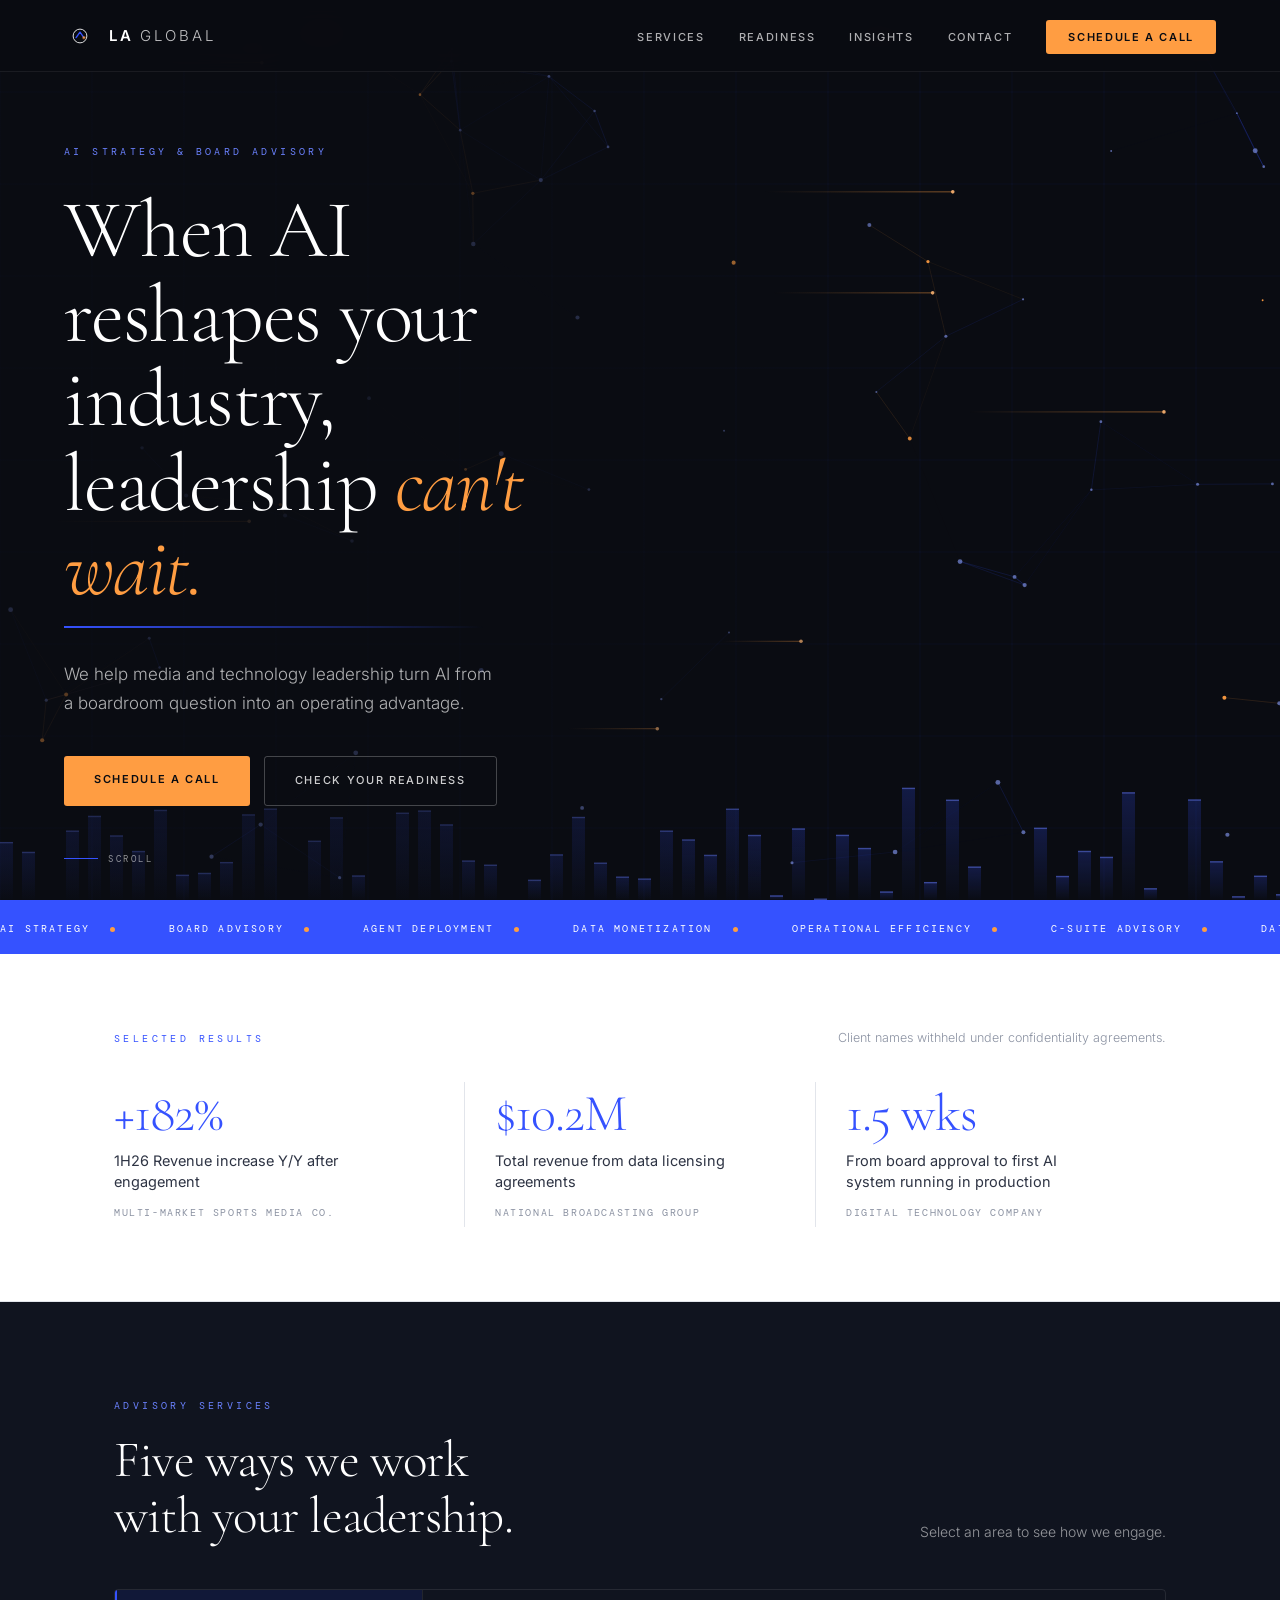
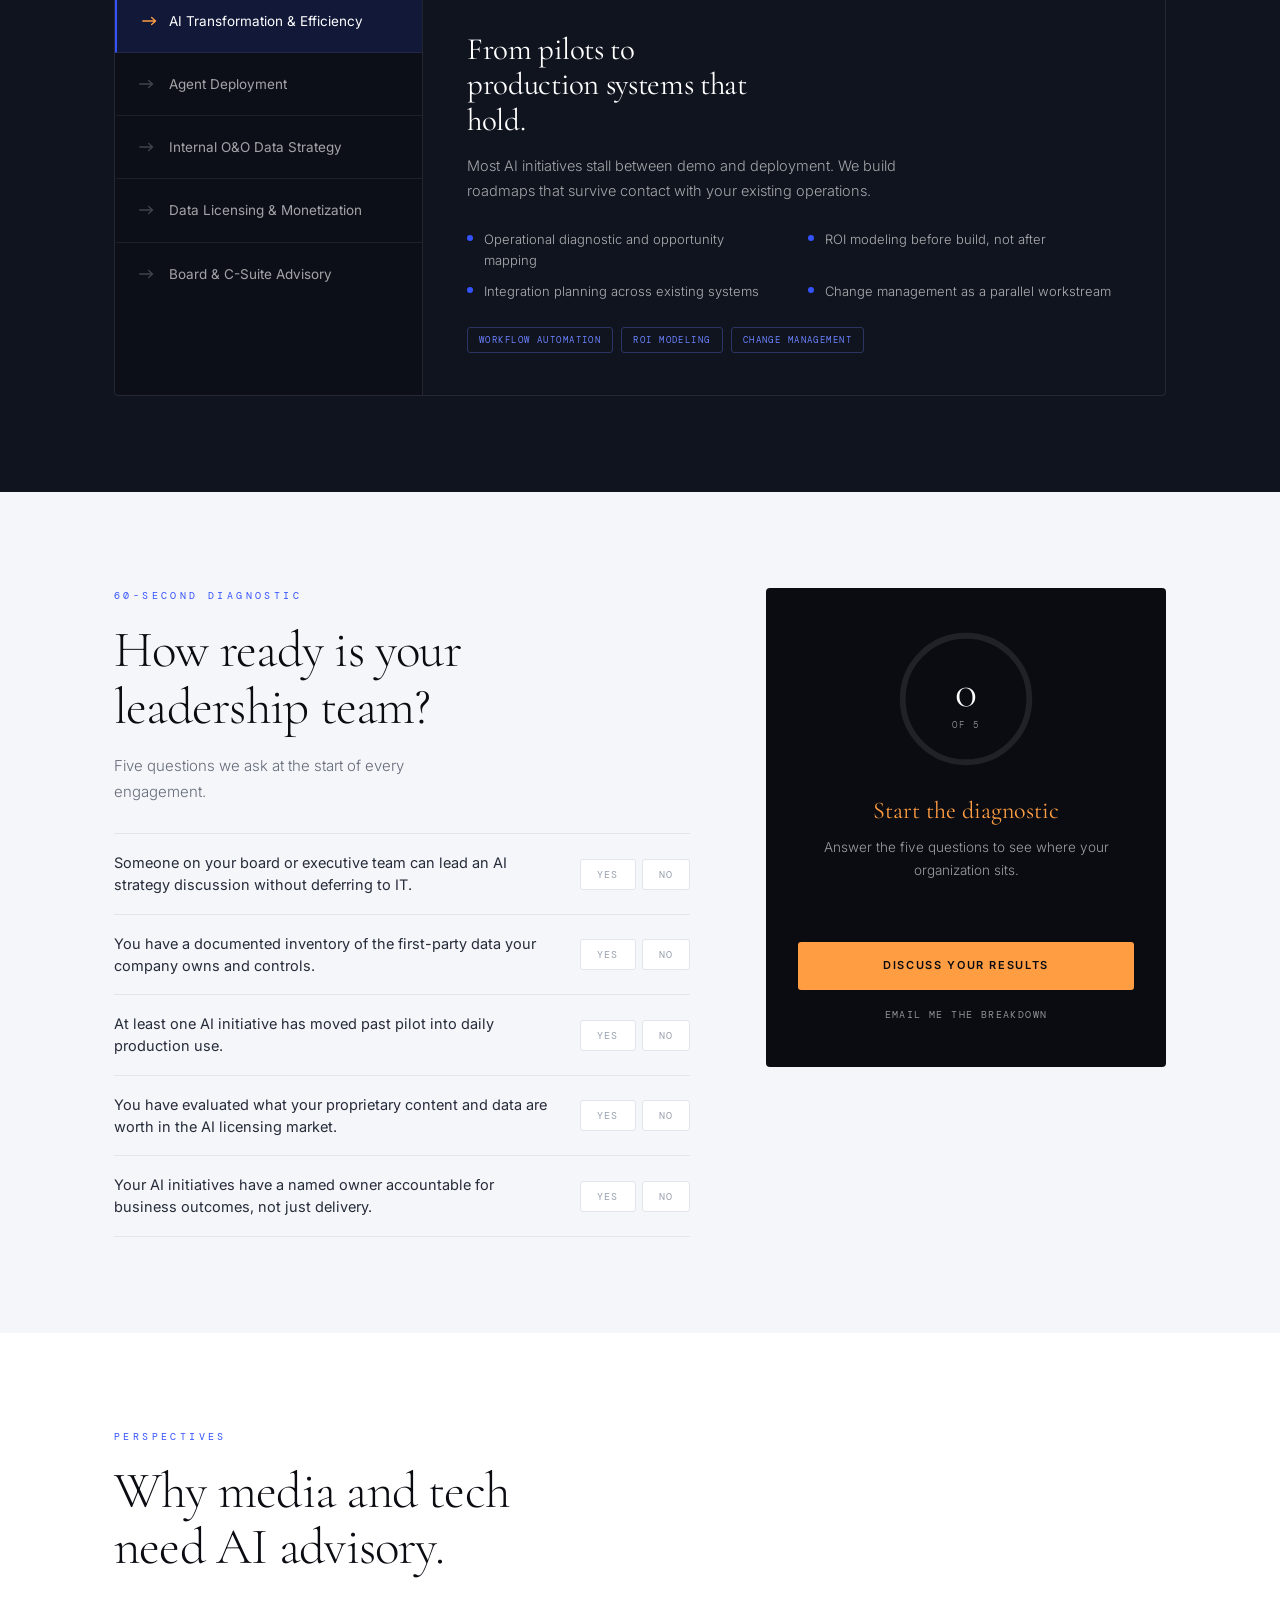
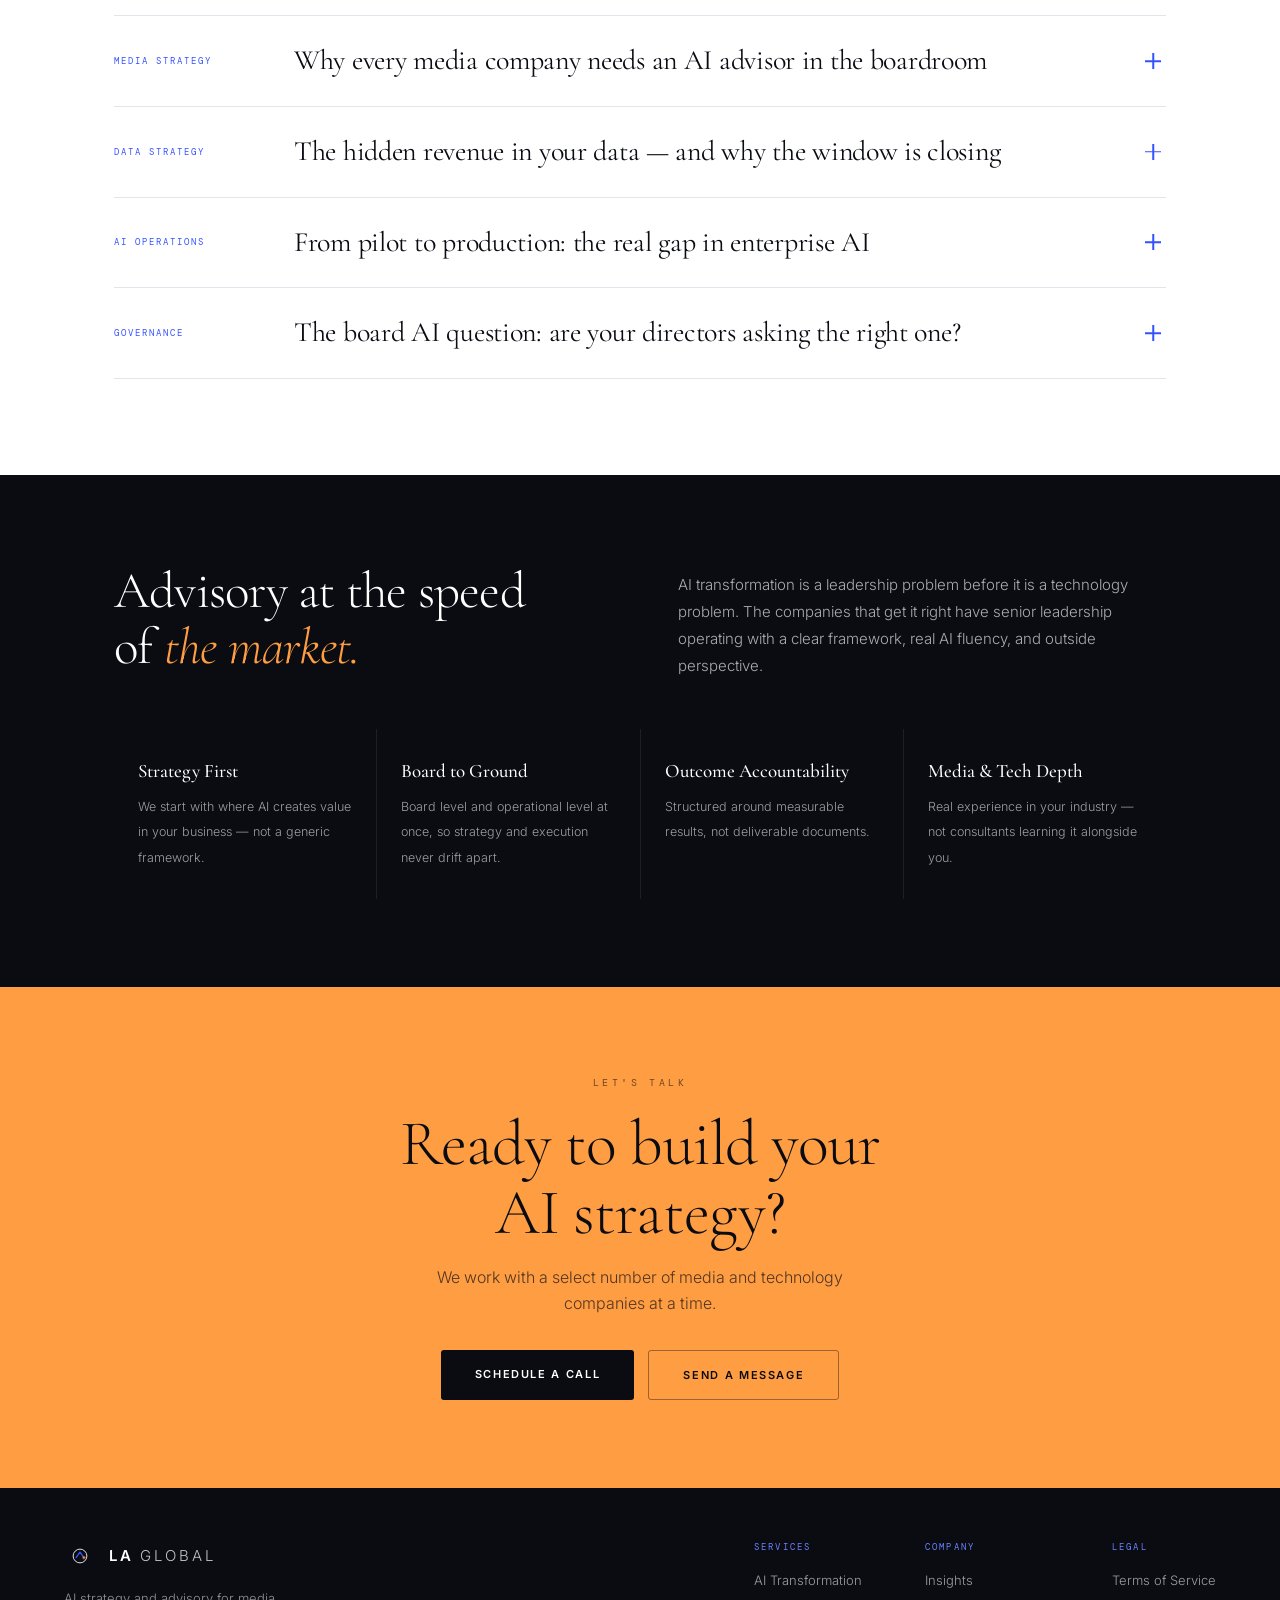
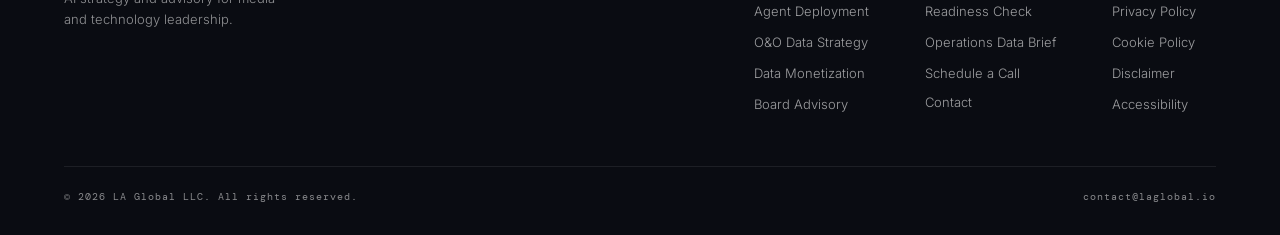
==== index.html @ b5379557 "Add files via upload" ====
<!DOCTYPE html>
<html lang="en">
<head>
<meta charset="UTF-8">
<meta name="viewport" content="width=device-width, initial-scale=1.0">
<title>LA Global | AI Strategy &amp; Board Advisory</title>
<meta name="description" content="LA Global is an AI strategy and advisory firm for media and technology leadership — transformation, agent deployment, O&amp;O data strategy, data licensing and monetization, and board advisory.">
<link rel="preconnect" href="https://fonts.googleapis.com">
<link rel="preconnect" href="https://fonts.gstatic.com" crossorigin>
<link href="https://fonts.googleapis.com/css2?family=Cormorant+Garamond:ital,wght@0,300;0,400;0,500;0,600;1,300;1,400&family=Inter:wght@300;400;500;600&family=DM+Mono:wght@300;400;500&display=swap" rel="stylesheet">
<style>
  *,*::before,*::after{box-sizing:border-box;margin:0;padding:0}

  :root{
    --ink:#0A0C12;
    --panel:#10141F;
    --blue:#3552FF;
    --blue-lt:#6B82FF;
    --amber:#FF9D42;
    --amber-lt:#FFB673;
    --fog:#F5F6F9;
    --line:#E2E5EB;
    --body-gray:#646B7A;
    --serif:'Cormorant Garamond',Georgia,serif;
    --sans:'Inter',system-ui,-apple-system,sans-serif;
    --mono:'DM Mono',ui-monospace,monospace;
  }

  html{scroll-behavior:smooth}
  body{font-family:var(--sans);font-size:16px;line-height:1.6;color:var(--ink);
    background:#fff;overflow-x:hidden;-webkit-font-smoothing:antialiased}
  body.locked{overflow:hidden}

  /* ══ LOGO ══ */
  .mark{width:32px;height:32px;flex-shrink:0;overflow:visible}
  .mark-ring{fill:none;stroke:#fff;stroke-width:2.7;stroke-dasharray:135.1;stroke-dashoffset:135.1;
    animation:ringDraw 1.3s .15s cubic-bezier(.65,0,.35,1) forwards;
    transform-origin:50px 50px;transition:transform .7s cubic-bezier(.65,0,.35,1)}
  .mark-chev{fill:none;stroke:var(--blue);stroke-width:4.2;stroke-linecap:round;stroke-linejoin:round;
    stroke-dasharray:47;stroke-dashoffset:47;animation:chevDraw .75s .85s cubic-bezier(.65,0,.35,1) forwards}
  .mark-dot{fill:var(--amber);opacity:0;transform-origin:62.2px 55.2px;
    animation:dotIn .45s 1.5s cubic-bezier(.34,1.56,.64,1) forwards;
    transition:transform .45s cubic-bezier(.34,1.56,.64,1)}
  @keyframes ringDraw{to{stroke-dashoffset:0}}
  @keyframes chevDraw{to{stroke-dashoffset:0}}
  @keyframes dotIn{from{opacity:0;transform:scale(0)}to{opacity:1;transform:scale(1)}}
  .wordmark:hover .mark-ring{transform:rotate(180deg)}
  .wordmark:hover .mark-dot{transform:scale(1.25)}

  /* ══ NAV ══ */
  nav{position:fixed;top:0;left:0;right:0;z-index:200;display:flex;align-items:center;
    justify-content:space-between;padding:0 5vw;height:72px;background:rgba(10,12,18,.82);
    backdrop-filter:blur(14px);-webkit-backdrop-filter:blur(14px);
    border-bottom:1px solid rgba(255,255,255,.07);transition:background .3s}
  .wordmark{display:flex;align-items:center;gap:13px;text-decoration:none}
  .wordmark-text{display:flex;align-items:baseline;gap:6px;font-size:15px;line-height:1}
  .wordmark .la{color:#fff;font-size:1em;font-weight:600;letter-spacing:.2em}
  .wordmark .global{color:rgba(255,255,255,.74);font-size:1em;font-weight:300;
    letter-spacing:.2em;margin-right:-.2em}
  .nav-links{display:flex;align-items:center;gap:34px;list-style:none}
  .nav-links a{color:rgba(255,255,255,.68);text-decoration:none;font-size:11px;
    letter-spacing:.15em;text-transform:uppercase;font-weight:500;transition:color .2s}
  .nav-links a:hover{color:#fff}
  .nav-cta{background:var(--amber);color:var(--ink)!important;padding:10px 22px!important;
    border-radius:3px;font-weight:600!important;transition:background .2s,transform .15s!important}
  .nav-cta:hover{background:var(--amber-lt);transform:translateY(-1px)}
  .burger{display:none;background:none;border:none;cursor:pointer;width:34px;height:34px;position:relative}
  .burger span{position:absolute;left:7px;width:20px;height:1.5px;background:#fff;transition:transform .3s,opacity .2s}
  .burger span:nth-child(1){top:12px}.burger span:nth-child(2){top:17px}.burger span:nth-child(3){top:22px}
  body.menu-open .burger span:nth-child(1){transform:translateY(5px) rotate(45deg)}
  body.menu-open .burger span:nth-child(2){opacity:0}
  body.menu-open .burger span:nth-child(3){transform:translateY(-5px) rotate(-45deg)}
  .mobile-menu{position:fixed;inset:72px 0 0;z-index:199;background:rgba(10,12,18,.98);
    backdrop-filter:blur(18px);display:flex;flex-direction:column;justify-content:center;
    padding:0 8vw;opacity:0;visibility:hidden;transition:opacity .3s,visibility .3s}
  body.menu-open .mobile-menu{opacity:1;visibility:visible}
  .mobile-menu a{color:rgba(255,255,255,.8);text-decoration:none;font-family:var(--serif);
    font-size:34px;font-weight:300;padding:14px 0;border-bottom:1px solid rgba(255,255,255,.08)}
  .mobile-menu a:last-child{border-bottom:none;color:var(--amber);margin-top:16px}

  /* ══ HERO ══ */
  .hero{position:relative;min-height:100vh;background:var(--ink);display:flex;align-items:center;
    padding:120px 5vw 70px;overflow:hidden}
  #net{position:absolute;inset:0;width:100%;height:100%;display:block}
  .hero-veil{position:absolute;inset:0;pointer-events:none;
    background:radial-gradient(ellipse 72% 92% at 20% 50%,rgba(10,12,18,.95) 0%,rgba(10,12,18,.6) 44%,rgba(10,12,18,0) 78%)}
  .hero-inner{position:relative;z-index:3;max-width:1180px;margin:0 auto;width:100%}
  .hero-eyebrow{font-family:var(--mono);font-size:10px;letter-spacing:.34em;color:var(--blue-lt);
    text-transform:uppercase;margin-bottom:28px}
  .hero h1{font-family:var(--serif);font-size:clamp(46px,6.4vw,86px);font-weight:300;line-height:1.03;
    color:#fff;letter-spacing:-.015em;margin-bottom:16px;max-width:13ch}
  .hero h1 em{font-style:italic;color:var(--amber)}
  .hero-rule{height:2px;width:0;background:linear-gradient(90deg,var(--blue),rgba(53,82,255,0));
    margin-bottom:32px;animation:ruleGrow 1.1s .7s cubic-bezier(.77,0,.175,1) forwards}
  @keyframes ruleGrow{to{width:min(420px,52%)}}
  .hero p{font-size:17px;line-height:1.7;color:rgba(255,255,255,.68);max-width:430px;
    margin-bottom:38px;font-weight:300}
  .hero-actions{display:flex;gap:14px;flex-wrap:wrap}
  .btn-amber{background:var(--amber);color:var(--ink);text-decoration:none;padding:15px 30px;
    font-size:11px;letter-spacing:.15em;text-transform:uppercase;font-weight:600;border-radius:3px;
    border:none;cursor:pointer;display:inline-block;font-family:var(--sans);
    transition:background .2s,transform .15s}
  .btn-amber:hover{background:var(--amber-lt);transform:translateY(-2px)}
  .btn-line{background:transparent;color:rgba(255,255,255,.8);text-decoration:none;padding:15px 30px;
    font-size:11px;letter-spacing:.15em;text-transform:uppercase;font-weight:500;border-radius:3px;
    border:1px solid rgba(255,255,255,.24);cursor:pointer;display:inline-block;font-family:var(--sans);
    transition:border-color .2s,color .2s}
  .btn-line:hover{border-color:rgba(255,255,255,.6);color:#fff}
  .scroll-hint{position:absolute;bottom:34px;left:5vw;z-index:3;font-family:var(--mono);font-size:9px;
    letter-spacing:.28em;text-transform:uppercase;color:rgba(255,255,255,.55);
    display:flex;align-items:center;gap:10px}
  .scroll-hint i{display:block;width:34px;height:1px;background:var(--blue);
    animation:slide 2.2s ease-in-out infinite}
  @keyframes slide{0%,100%{transform:scaleX(.35);transform-origin:left}50%{transform:scaleX(1);transform-origin:left}}

  /* ══ TICKER ══ */
  .ticker{background:var(--blue);padding:14px 0;overflow:hidden;white-space:nowrap}
  .ticker-run{display:inline-flex;animation:run 36s linear infinite}
  @keyframes run{to{transform:translateX(-50%)}}
  .ticker-item{display:inline-flex;align-items:center;gap:20px;margin-right:54px;
    font-family:var(--mono);font-size:10px;letter-spacing:.22em;text-transform:uppercase;color:#fff}
  .ticker-item i{width:5px;height:5px;background:var(--amber);border-radius:50%}

  /* ══ SHARED ══ */
  .wrap{max-width:1180px;margin:0 auto;padding:0 5vw}
  .label{font-family:var(--mono);font-size:10px;letter-spacing:.34em;text-transform:uppercase;
    color:var(--blue);margin-bottom:18px}
  .h2{font-family:var(--serif);font-size:clamp(34px,4vw,52px);font-weight:300;
    line-height:1.1;letter-spacing:-.015em}

  /* ══ RESULTS ══ */
  .proof{background:#fff;padding:74px 0;border-bottom:1px solid var(--line)}
  .proof-head{display:flex;justify-content:space-between;align-items:baseline;
    gap:30px;margin-bottom:34px;flex-wrap:wrap}
  .proof-head .label{margin-bottom:0}
  .proof-note{font-size:12.5px;color:#8B92A2;font-weight:300}
  .proof-grid{display:grid;grid-template-columns:repeat(3,1fr);gap:1px;background:var(--line)}
  .proof-card{background:#fff;padding:6px 30px 6px 0}
  .proof-card:not(:first-child){padding-left:30px}
  .proof-metric{font-family:var(--serif);font-size:52px;font-weight:300;color:var(--blue);
    line-height:1;letter-spacing:-.02em;margin-bottom:10px}
  .proof-what{font-size:14.5px;color:#2E3444;line-height:1.5;margin-bottom:12px;max-width:26ch}
  .proof-who{font-family:var(--mono);font-size:10px;letter-spacing:.16em;text-transform:uppercase;
    color:#8B92A2}

  /* ══ SERVICES ══ */
  .services{background:var(--panel);padding:96px 0}
  .services .label{color:var(--blue-lt)}
  .svc-head{display:flex;justify-content:space-between;align-items:flex-end;gap:40px;margin-bottom:44px}
  .svc-head .h2{color:#fff}
  .svc-head>p{max-width:280px;font-size:14px;color:rgba(255,255,255,.56);line-height:1.75;font-weight:300}
  .svc-layout{display:grid;grid-template-columns:308px 1fr;
    border:1px solid rgba(255,255,255,.09);border-radius:4px;overflow:hidden}
  .svc-rail{position:relative;border-right:1px solid rgba(255,255,255,.09);background:rgba(0,0,0,.22)}
  .svc-tabs{height:100%}
  .svc-tab{width:100%;text-align:left;background:none;border:none;cursor:pointer;
    padding:22px 22px;display:flex;align-items:center;gap:14px;color:rgba(255,255,255,.62);
    font-family:var(--sans);font-size:13.5px;font-weight:400;line-height:1.35;
    border-bottom:1px solid rgba(255,255,255,.07);border-left:2px solid transparent;
    transition:background .25s,color .25s,border-color .25s}
  .svc-tab:last-child{border-bottom:none}
  .svc-tab:hover{color:#fff;background:rgba(255,255,255,.03)}
  .svc-tab.on{color:#fff;background:rgba(53,82,255,.14);border-left-color:var(--blue)}
  .svc-tab .arw{flex-shrink:0;width:16px;height:10px;opacity:.35;
    transition:opacity .25s,transform .25s}
  .svc-tab .arw path{stroke:currentColor;stroke-width:1.6;fill:none;stroke-linecap:round;stroke-linejoin:round}
  .svc-tab:hover .arw{opacity:.7;transform:translateX(2px)}
  .svc-tab.on .arw{opacity:1;color:var(--amber);transform:translateX(3px)}
  .rail-nudge{display:none;position:absolute;top:0;bottom:0;width:44px;z-index:5;border:none;
    cursor:pointer;align-items:center;justify-content:center;color:#fff;padding:0}
  .rail-nudge svg{width:16px;height:16px}
  .rail-nudge svg path{stroke:currentColor;stroke-width:1.8;fill:none;stroke-linecap:round;stroke-linejoin:round}
  .rail-nudge[hidden]{display:none!important}
  .nudge-l{left:0;background:linear-gradient(90deg,rgba(10,12,18,.96),rgba(10,12,18,0))}
  .nudge-r{right:0;background:linear-gradient(270deg,rgba(10,12,18,.96),rgba(10,12,18,0))}
  .svc-panels{padding:42px 44px;min-height:300px}
  .svc-panel{display:none}
  .svc-panel.on{display:block;animation:panelIn .45s ease}
  @keyframes panelIn{from{opacity:0;transform:translateY(12px)}to{opacity:1;transform:none}}
  .svc-panel h3{font-family:var(--serif);font-size:31px;font-weight:400;color:#fff;
    line-height:1.15;margin-bottom:14px;letter-spacing:-.01em;max-width:20ch}
  .svc-panel>p{font-size:14.5px;color:rgba(255,255,255,.62);line-height:1.75;font-weight:300;
    max-width:50ch;margin-bottom:26px}
  .svc-list{list-style:none;display:grid;grid-template-columns:1fr 1fr;gap:11px 28px;margin-bottom:26px}
  .svc-list li{font-size:13px;color:rgba(255,255,255,.66);font-weight:300;
    display:flex;align-items:flex-start;gap:11px;line-height:1.55}
  .svc-list li::before{content:'';width:6px;height:6px;border-radius:50%;background:var(--blue);
    flex-shrink:0;margin-top:6px}
  .tags{display:flex;flex-wrap:wrap;gap:8px}
  .tag{font-family:var(--mono);font-size:9px;letter-spacing:.16em;text-transform:uppercase;
    color:var(--blue-lt);border:1px solid rgba(107,130,255,.3);padding:5px 11px;border-radius:3px}

  /* ══ READINESS ══ */
  .check{background:var(--fog);padding:96px 0}
  .check-grid{display:grid;grid-template-columns:1fr 400px;gap:76px;align-items:start}
  .check-left .h2{margin-bottom:18px}
  .check-left>p{font-size:15px;color:var(--body-gray);line-height:1.75;font-weight:300;
    max-width:40ch;margin-bottom:28px}
  .q{border-top:1px solid var(--line);padding:18px 0;display:flex;justify-content:space-between;
    align-items:center;gap:24px}
  .q:last-of-type{border-bottom:1px solid var(--line)}
  .q-text{font-size:14.5px;color:#262C3A;font-weight:400;line-height:1.5}
  .toggle{display:flex;gap:6px;flex-shrink:0}
  .toggle button{font-family:var(--mono);font-size:10px;letter-spacing:.12em;text-transform:uppercase;
    padding:8px 16px;border:1px solid var(--line);background:#fff;color:#98A0AF;cursor:pointer;
    border-radius:3px;transition:background .2s,border-color .2s,color .2s}
  .toggle button:hover{border-color:var(--blue);color:var(--blue)}
  .toggle button.on{background:var(--blue);border-color:var(--blue);color:#fff}
  .score-card{background:var(--ink);border-radius:4px;padding:38px 32px;position:sticky;top:100px}
  .score-ring{position:relative;width:146px;height:146px;margin:0 auto 24px}
  .score-ring svg{transform:rotate(-90deg)}
  .ring-bg{fill:none;stroke:rgba(255,255,255,.09);stroke-width:6}
  .ring-fg{fill:none;stroke:var(--amber);stroke-width:6;stroke-linecap:round;
    transition:stroke-dashoffset .85s cubic-bezier(.34,1.2,.64,1)}
  .score-num{position:absolute;inset:0;display:flex;flex-direction:column;align-items:center;
    justify-content:center;font-family:var(--serif);font-size:46px;font-weight:300;color:#fff;line-height:1}
  .score-num small{font-family:var(--mono);font-size:9px;letter-spacing:.2em;text-transform:uppercase;
    color:rgba(255,255,255,.55);margin-top:7px}
  .score-title{font-family:var(--serif);font-size:24px;font-weight:400;color:var(--amber);
    text-align:center;margin-bottom:10px;line-height:1.25;min-height:30px}
  .score-body{font-size:13.5px;color:rgba(255,255,255,.6);line-height:1.7;font-weight:300;
    text-align:center;margin-bottom:24px;min-height:82px}
  .score-card .btn-amber{width:100%;text-align:center;margin-bottom:10px}
  .score-alt{display:block;width:100%;text-align:center;background:none;border:none;cursor:pointer;
    font-family:var(--mono);font-size:10px;letter-spacing:.14em;text-transform:uppercase;
    color:rgba(255,255,255,.55);padding:8px;transition:color .2s}
  .score-alt:hover{color:#fff}

  /* ══ INSIGHTS ══ */
  .insights{padding:96px 0;background:#fff}
  .ins-head{margin-bottom:40px}
  .acc-item{border-top:1px solid var(--line)}
  .acc-item:last-child{border-bottom:1px solid var(--line)}
  .acc-btn{width:100%;background:none;border:none;cursor:pointer;text-align:left;padding:28px 0;
    display:grid;grid-template-columns:150px 1fr 40px;gap:30px;align-items:center;font-family:var(--sans)}
  .acc-cat{font-family:var(--mono);font-size:9px;letter-spacing:.22em;text-transform:uppercase;color:var(--blue)}
  .acc-title{font-family:var(--serif);font-size:clamp(21px,2.2vw,28px);font-weight:400;color:var(--ink);
    line-height:1.2;letter-spacing:-.01em;transition:color .2s}
  .acc-btn:hover .acc-title{color:var(--blue)}
  .acc-plus{width:26px;height:26px;position:relative;justify-self:end}
  .acc-plus::before,.acc-plus::after{content:'';position:absolute;background:var(--blue);top:50%;left:50%;
    transition:transform .35s cubic-bezier(.65,0,.35,1),opacity .3s,background .2s}
  .acc-plus::before{width:16px;height:1.5px;transform:translate(-50%,-50%)}
  .acc-plus::after{width:1.5px;height:16px;transform:translate(-50%,-50%)}
  .acc-item.open .acc-plus::before,.acc-item.open .acc-plus::after{background:var(--amber)}
  .acc-item.open .acc-plus::after{transform:translate(-50%,-50%) rotate(90deg);opacity:0}
  .acc-body{max-height:0;overflow:hidden;transition:max-height .5s cubic-bezier(.65,0,.35,1)}
  .acc-inner{padding:0 0 36px 180px}
  .acc-inner p{font-family:var(--serif);font-size:19px;font-weight:300;color:#2E3444;
    line-height:1.75;margin-bottom:20px;max-width:66ch}
  .acc-inner strong{font-weight:600;color:var(--ink)}
  .acc-quote{border-left:3px solid var(--amber);padding-left:24px;margin:26px 0;
    font-family:var(--serif);font-size:22px;font-style:italic;font-weight:300;
    color:#343A4A;line-height:1.45;max-width:56ch}
  .acc-meta{font-family:var(--mono);font-size:10px;letter-spacing:.12em;color:#8B92A2}

  /* ══ APPROACH ══ */
  .approach{background:var(--ink);padding:88px 0}
  .app-top{display:grid;grid-template-columns:1fr 1fr;gap:76px;align-items:start;margin-bottom:50px}
  .app-top h2{font-family:var(--serif);font-size:clamp(34px,4vw,52px);font-weight:300;color:#fff;
    line-height:1.1;letter-spacing:-.015em}
  .app-top h2 em{font-style:italic;color:var(--amber)}
  .app-top p{font-size:15px;color:rgba(255,255,255,.66);line-height:1.8;font-weight:300;padding-top:8px}
  .pillars{display:grid;grid-template-columns:repeat(4,1fr);gap:1px;background:rgba(255,255,255,.08)}
  .pillar{background:var(--ink);padding:30px 24px}
  .pillar b{display:block;font-family:var(--serif);font-size:19px;font-weight:500;color:#fff;
    margin-bottom:10px;line-height:1.25}
  .pillar span{font-size:12.5px;color:rgba(255,255,255,.6);line-height:1.7;font-weight:300}

  /* ══ CTA ══ */
  .cta{background:var(--amber);padding:88px 5vw;text-align:center}
  .cta .label{color:rgba(10,12,18,.6)}
  .cta h2{font-family:var(--serif);font-size:clamp(38px,5vw,64px);font-weight:300;color:var(--ink);
    line-height:1.08;margin-bottom:16px;letter-spacing:-.015em}
  .cta>p{font-size:16px;color:rgba(10,12,18,.7);max-width:420px;margin:0 auto 34px;
    line-height:1.65;font-weight:300}
  .cta-actions{display:flex;gap:14px;justify-content:center;flex-wrap:wrap}
  .btn-ink{background:var(--ink);color:#fff;text-decoration:none;padding:16px 34px;font-size:11px;
    letter-spacing:.15em;text-transform:uppercase;font-weight:600;border-radius:3px;display:inline-block;
    border:none;cursor:pointer;font-family:var(--sans);transition:background .2s,transform .15s}
  .btn-ink:hover{background:var(--panel);transform:translateY(-2px)}
  .btn-ink-line{background:transparent;color:var(--ink);padding:16px 34px;font-size:11px;
    letter-spacing:.15em;text-transform:uppercase;font-weight:600;border-radius:3px;
    border:1px solid rgba(10,12,18,.4);cursor:pointer;font-family:var(--sans);
    transition:border-color .2s,background .2s}
  .btn-ink-line:hover{border-color:var(--ink);background:rgba(10,12,18,.07)}

  /* ══ CONTACT MODAL ══ */
  .modal{position:fixed;inset:0;z-index:300;display:flex;align-items:center;justify-content:center;
    padding:20px;opacity:0;visibility:hidden;transition:opacity .3s,visibility .3s}
  .modal.open{opacity:1;visibility:visible}
  .modal-scrim{position:absolute;inset:0;background:rgba(10,12,18,.78);backdrop-filter:blur(6px)}
  .modal-box{position:relative;background:#fff;border-radius:5px;width:100%;max-width:560px;
    max-height:90vh;overflow-y:auto;padding:42px 44px;transform:translateY(16px);
    transition:transform .35s cubic-bezier(.34,1.2,.64,1)}
  .modal.open .modal-box{transform:none}
  .modal-close{position:absolute;top:18px;right:18px;width:34px;height:34px;border:none;
    background:none;cursor:pointer;color:#8B92A2;font-size:22px;line-height:1;border-radius:3px;
    transition:color .2s,background .2s}
  .modal-close:hover{color:var(--ink);background:var(--fog)}
  .modal-box h3{font-family:var(--serif);font-size:32px;font-weight:400;line-height:1.15;
    margin-bottom:10px;letter-spacing:-.01em}
  .modal-box>p{font-size:14px;color:var(--body-gray);line-height:1.65;margin-bottom:26px;font-weight:300}
  .field{margin-bottom:16px}
  .field label{display:block;font-family:var(--mono);font-size:9px;letter-spacing:.18em;
    text-transform:uppercase;color:var(--body-gray);margin-bottom:7px}
  .field input,.field select,.field textarea{width:100%;font-family:var(--sans);font-size:14.5px;
    color:var(--ink);background:#fff;border:1px solid var(--line);border-radius:3px;padding:12px 13px;
    transition:border-color .2s,box-shadow .2s}
  .field textarea{resize:vertical;min-height:96px;line-height:1.6}
  .field input:focus,.field select:focus,.field textarea:focus{outline:none;border-color:var(--blue);
    box-shadow:0 0 0 3px rgba(53,82,255,.12)}
  .field-row{display:grid;grid-template-columns:1fr 1fr;gap:14px}
  .hp{position:absolute;left:-9999px;width:1px;height:1px;overflow:hidden}
  .form-note{font-size:11.5px;color:#8B92A2;line-height:1.6;margin-top:14px}
  .form-note a{color:var(--blue)}
  .form-msg{font-size:13.5px;line-height:1.6;padding:13px 15px;border-radius:3px;margin-bottom:16px;display:none}
  .form-msg.show{display:block}
  .form-msg.ok{background:#F0F7EE;color:#2C5E2E;border:1px solid #C9E2C4}
  .form-msg.err{background:#FDF2EC;color:#8A4A16;border:1px solid #F2D3BC}
  .modal-box .btn-ink{width:100%;margin-top:6px}

  /* ══ FOOTER ══ */
  footer{background:var(--ink);padding:52px 5vw 30px}
  .f-top{max-width:1180px;margin:0 auto 42px;display:flex;justify-content:space-between;
    align-items:flex-start;gap:48px;flex-wrap:wrap}
  .f-tag{font-size:13px;color:rgba(255,255,255,.55);line-height:1.65;font-weight:300;
    max-width:230px;margin-top:16px}
  .f-cols{display:flex;gap:56px;flex-wrap:wrap}
  .f-col h4{font-family:var(--mono);font-size:9px;letter-spacing:.24em;text-transform:uppercase;
    color:var(--blue-lt);margin-bottom:16px;font-weight:400}
  .f-col a,.f-col button{display:block;color:rgba(255,255,255,.6);text-decoration:none;font-size:13px;
    font-weight:300;margin-bottom:10px;background:none;border:none;padding:0;cursor:pointer;
    font-family:var(--sans);text-align:left;transition:color .2s}
  .f-col a:hover,.f-col button:hover{color:#fff}
  .f-bot{max-width:1180px;margin:0 auto;padding-top:22px;border-top:1px solid rgba(255,255,255,.08);
    display:flex;justify-content:space-between;gap:16px;flex-wrap:wrap}
  .f-bot span,.f-bot a{font-family:var(--mono);font-size:10px;color:rgba(255,255,255,.52);
    letter-spacing:.1em;text-decoration:none;transition:color .2s}
  .f-bot a:hover{color:var(--amber)}

  .rev{opacity:0;transform:translateY(22px);transition:opacity .7s ease,transform .7s ease}
  .rev.in{opacity:1;transform:none}
  :focus-visible{outline:2px solid var(--amber);outline-offset:3px;border-radius:2px}

  @media(prefers-reduced-motion:reduce){
    *{animation-duration:.01ms!important;animation-iteration-count:1!important;
      transition-duration:.01ms!important;scroll-behavior:auto!important}
    .hero-rule{width:min(420px,52%)}
    .mark-ring,.mark-chev{stroke-dashoffset:0}
    .mark-dot{opacity:1}
  }

  @media(max-width:980px){
    .check-grid{grid-template-columns:1fr;gap:40px}
    .score-card{position:static}
    .app-top{grid-template-columns:1fr;gap:22px}
  }

  @media(max-width:820px){
    .nav-links{display:none}
    .burger{display:block}
    .svc-layout{grid-template-columns:1fr}
    .svc-rail{border-right:none;border-bottom:1px solid rgba(255,255,255,.09)}
    .svc-tabs{display:flex;overflow-x:auto;scrollbar-width:none;-webkit-overflow-scrolling:touch}
    .svc-tabs::-webkit-scrollbar{display:none}
    .svc-tab{width:auto;border-bottom:none;border-left:none;border-top:2px solid transparent;
      white-space:nowrap;padding:16px 20px;font-size:12.5px}
    .svc-tab.on{border-left-color:transparent;border-top-color:var(--blue)}
    .svc-tab .arw{display:none}
    .rail-nudge{display:flex}
    .svc-panels{padding:30px 24px;min-height:0}
    .svc-panel h3{font-size:26px}
    .pillars{grid-template-columns:1fr 1fr}
    .acc-btn{grid-template-columns:1fr 34px;gap:8px 14px;padding:22px 0}
    .acc-cat{grid-column:1/-1}
    .acc-inner{padding-left:0}
    .svc-head{flex-direction:column;align-items:flex-start;gap:18px}
    .svc-list{grid-template-columns:1fr}
    .q{flex-direction:column;align-items:flex-start;gap:14px}
    .proof{padding:54px 0}
    .proof-grid{grid-template-columns:1fr;gap:0}
    .proof-card{padding:24px 0!important;border-bottom:1px solid var(--line)}
    .proof-card:last-child{border-bottom:none}
    .proof-metric{font-size:42px}
    .services,.check,.insights,.approach{padding:66px 0}
    .cta{padding:66px 5vw}
    .modal-box{padding:34px 26px}
    .modal-box h3{font-size:26px}
  }

  @media(max-width:480px){
    .pillars{grid-template-columns:1fr}
    .field-row{grid-template-columns:1fr}
    .hero-actions .btn-amber,.hero-actions .btn-line{width:100%;text-align:center}
    .cta-actions .btn-ink,.cta-actions .btn-ink-line{width:100%}
  }
</style>
</head>
<body>

<nav>
  <a href="#top" class="wordmark" aria-label="LA Global — home">
    <svg class="mark" viewBox="0 0 100 100" aria-hidden="true" focusable="false">
      <circle class="mark-ring" cx="50" cy="50" r="21.5"/>
      <path class="mark-chev" d="M37.8 55.2 L50 37.8 L62.2 55.2"/>
      <circle class="mark-dot" cx="62.2" cy="55.2" r="4.1"/>
    </svg>
    <span class="wordmark-text"><span class="la">LA</span><span class="global">GLOBAL</span></span>
  </a>
  <ul class="nav-links">
    <li><a href="#services">Services</a></li>
    <li><a href="#readiness">Readiness</a></li>
    <li><a href="#insights">Insights</a></li>
    <li><a href="#contact">Contact</a></li>
    <li><a href="https://calendar.app.google/WNsUe8ovBNDXgzj37" target="_blank" rel="noopener" class="nav-cta">Schedule a Call</a></li>
  </ul>
  <button class="burger" id="burger" aria-label="Open menu" aria-expanded="false" aria-controls="mobileMenu">
    <span></span><span></span><span></span>
  </button>
</nav>

<div class="mobile-menu" id="mobileMenu">
  <a href="#services">Services</a>
  <a href="#readiness">Readiness</a>
  <a href="#insights">Insights</a>
  <a href="#contact">Contact</a>
  <a href="https://calendar.app.google/WNsUe8ovBNDXgzj37" target="_blank" rel="noopener">Schedule a Call →</a>
</div>

<!-- HERO -->
<section class="hero" id="top">
  <canvas id="net"></canvas>
  <div class="hero-veil"></div>
  <div class="hero-inner">
    <div class="hero-eyebrow">AI Strategy &amp; Board Advisory</div>
    <h1>When AI reshapes your industry, leadership <em>can't wait.</em></h1>
    <div class="hero-rule"></div>
    <p>We help media and technology leadership turn AI from a boardroom question into an operating advantage.</p>
    <div class="hero-actions">
      <a href="https://calendar.app.google/WNsUe8ovBNDXgzj37" target="_blank" rel="noopener" class="btn-amber">Schedule a Call</a>
      <a href="#readiness" class="btn-line">Check Your Readiness</a>
    </div>
  </div>
  <div class="scroll-hint"><i></i>Scroll</div>
</section>

<div class="ticker"><div class="ticker-run" id="ticker"></div></div>

<!-- RESULTS -->
<section class="proof">
  <div class="wrap">
    <div class="proof-head">
      <div class="label">Selected Results</div>
      <div class="proof-note">Client names withheld under confidentiality agreements.</div>
    </div>
    <div class="proof-grid">
      <div class="proof-card rev">
        <div class="proof-metric">+182%</div>
        <p class="proof-what">1H26 Revenue increase Y/Y after engagement</p>
        <div class="proof-who">Multi-market sports media co.</div>
      </div>
      <div class="proof-card rev">
        <div class="proof-metric">$10.2M</div>
        <p class="proof-what">Total revenue from data licensing agreements</p>
        <div class="proof-who">National broadcasting group</div>
      </div>
      <div class="proof-card rev">
        <div class="proof-metric">1.5 wks</div>
        <p class="proof-what">From board approval to first AI system running in production</p>
        <div class="proof-who">Digital technology company</div>
      </div>
    </div>
  </div>
</section>

<!-- SERVICES -->
<section class="services" id="services">
  <div class="wrap">
    <div class="svc-head">
      <div>
        <div class="label">Advisory Services</div>
        <h2 class="h2">Five ways we work<br>with your leadership.</h2>
      </div>
      <p>Select an area to see how we engage.</p>
    </div>
    <div class="svc-layout">
      <div class="svc-rail">
        <button class="rail-nudge nudge-l" id="nudgeL" type="button" aria-label="Scroll services left" hidden>
          <svg viewBox="0 0 24 24" aria-hidden="true"><path d="M15 5 L8 12 L15 19"/></svg>
        </button>
        <div class="svc-tabs" id="svcTabs" role="tablist" aria-label="Advisory services"></div>
        <button class="rail-nudge nudge-r" id="nudgeR" type="button" aria-label="Scroll services right">
          <svg viewBox="0 0 24 24" aria-hidden="true"><path d="M9 5 L16 12 L9 19"/></svg>
        </button>
      </div>
      <div class="svc-panels" id="svcPanels"></div>
    </div>
  </div>
</section>

<!-- READINESS -->
<section class="check" id="readiness">
  <div class="wrap">
    <div class="check-grid">
      <div class="check-left">
        <div class="label">60-Second Diagnostic</div>
        <h2 class="h2">How ready is your<br>leadership team?</h2>
        <p>Five questions we ask at the start of every engagement.</p>
        <div id="questions"></div>
      </div>
      <div class="score-card">
        <div class="score-ring">
          <svg width="146" height="146" viewBox="0 0 150 150" aria-hidden="true">
            <circle class="ring-bg" cx="75" cy="75" r="65"/>
            <circle class="ring-fg" id="ringFg" cx="75" cy="75" r="65"/>
          </svg>
          <div class="score-num"><span id="scoreVal">0</span><small>of 5</small></div>
        </div>
        <div class="score-title" id="scoreTitle" aria-live="polite">Start the diagnostic</div>
        <div class="score-body" id="scoreBody">Answer the five questions to see where your organization sits.</div>
        <a href="https://calendar.app.google/WNsUe8ovBNDXgzj37" target="_blank" rel="noopener" class="btn-amber">Discuss Your Results</a>
        <button class="score-alt" type="button" id="emailResults">Email me the breakdown</button>
      </div>
    </div>
  </div>
</section>

<!-- INSIGHTS -->
<section class="insights" id="insights">
  <div class="wrap">
    <div class="ins-head">
      <div class="label">Perspectives</div>
      <h2 class="h2">Why media and tech<br>need AI advisory.</h2>
    </div>
    <div id="accordion"></div>
  </div>
</section>

<!-- APPROACH -->
<section class="approach">
  <div class="wrap">
    <div class="app-top">
      <h2>Advisory at the speed<br>of <em>the market.</em></h2>
      <p>AI transformation is a leadership problem before it is a technology problem. The companies that get it right have senior leadership operating with a clear framework, real AI fluency, and outside perspective.</p>
    </div>
    <div class="pillars">
      <div class="pillar rev"><b>Strategy First</b><span>We start with where AI creates value in your business — not a generic framework.</span></div>
      <div class="pillar rev"><b>Board to Ground</b><span>Board level and operational level at once, so strategy and execution never drift apart.</span></div>
      <div class="pillar rev"><b>Outcome Accountability</b><span>Structured around measurable results, not deliverable documents.</span></div>
      <div class="pillar rev"><b>Media &amp; Tech Depth</b><span>Real experience in your industry — not consultants learning it alongside you.</span></div>
    </div>
  </div>
</section>

<!-- CTA -->
<section class="cta" id="contact">
  <div class="label">Let's Talk</div>
  <h2>Ready to build your<br>AI strategy?</h2>
  <p>We work with a select number of media and technology companies at a time.</p>
  <div class="cta-actions">
    <a href="https://calendar.app.google/WNsUe8ovBNDXgzj37" target="_blank" rel="noopener" class="btn-ink">Schedule a Call</a>
    <button class="btn-ink-line" type="button" data-contact>Send a Message</button>
  </div>
</section>

<!-- CONTACT MODAL -->
<div class="modal" id="contactModal" role="dialog" aria-modal="true" aria-labelledby="modalTitle" aria-hidden="true">
  <div class="modal-scrim" data-close></div>
  <div class="modal-box">
    <button class="modal-close" type="button" data-close aria-label="Close">&times;</button>
    <h3 id="modalTitle">Start a conversation</h3>
    <p>Tell us what you're working on. We reply to every message within two business days.</p>

    <div class="form-msg" id="formMsg" role="status"></div>

    <form id="contactForm" novalidate>
      <div class="field-row">
        <div class="field">
          <label for="cf-name">Name</label>
          <input type="text" id="cf-name" name="name" autocomplete="name" required>
        </div>
        <div class="field">
          <label for="cf-company">Company</label>
          <input type="text" id="cf-company" name="company" autocomplete="organization">
        </div>
      </div>
      <div class="field">
        <label for="cf-email">Work email</label>
        <input type="email" id="cf-email" name="email" autocomplete="email" required>
      </div>
      <div class="field">
        <label for="cf-topic">What are you exploring?</label>
        <select id="cf-topic" name="topic">
          <option>AI Transformation &amp; Efficiency</option>
          <option>Agent Deployment</option>
          <option>O&amp;O Data Strategy</option>
          <option>Data Licensing &amp; Monetization</option>
          <option>Board &amp; C-Suite Advisory</option>
          <option>Something else</option>
        </select>
      </div>
      <div class="field">
        <label for="cf-message">Message</label>
        <textarea id="cf-message" name="message" required></textarea>
      </div>
      <div class="hp" aria-hidden="true">
        <label for="cf-website">Leave this empty</label>
        <input type="text" id="cf-website" name="website" tabindex="-1" autocomplete="off">
      </div>
      <button type="submit" class="btn-ink" id="cf-submit">Send Message</button>
      <p class="form-note">By sending this you agree to our <a href="privacy.html">Privacy Policy</a>. We never share your details.</p>
    </form>
  </div>
</div>

<footer>
  <div class="f-top">
    <div>
      <a href="#top" class="wordmark">
        <svg class="mark" viewBox="0 0 100 100" aria-hidden="true" focusable="false">
          <circle class="mark-ring" cx="50" cy="50" r="21.5"/>
          <path class="mark-chev" d="M37.8 55.2 L50 37.8 L62.2 55.2"/>
          <circle class="mark-dot" cx="62.2" cy="55.2" r="4.1"/>
        </svg>
        <span class="wordmark-text"><span class="la">LA</span><span class="global">GLOBAL</span></span>
      </a>
      <p class="f-tag">AI strategy and advisory for media and technology leadership.</p>
    </div>
    <div class="f-cols">
      <div class="f-col">
        <h4>Services</h4>
        <a href="#services">AI Transformation</a>
        <a href="#services">Agent Deployment</a>
        <a href="#services">O&amp;O Data Strategy</a>
        <a href="#services">Data Monetization</a>
        <a href="#services">Board Advisory</a>
      </div>
      <div class="f-col">
        <h4>Company</h4>
        <a href="#insights">Insights</a>
        <a href="#readiness">Readiness Check</a>
        <a href="operations-data.html">Operations Data Brief</a>
        <a href="https://calendar.app.google/WNsUe8ovBNDXgzj37" target="_blank" rel="noopener">Schedule a Call</a>
        <button type="button" data-contact>Contact</button>
      </div>
      <div class="f-col">
        <h4>Legal</h4>
        <a href="terms.html">Terms of Service</a>
        <a href="privacy.html">Privacy Policy</a>
        <a href="cookies.html">Cookie Policy</a>
        <a href="disclaimer.html">Disclaimer</a>
        <a href="accessibility.html">Accessibility</a>
      </div>
    </div>
  </div>
  <div class="f-bot">
    <span>© <span id="yr">2026</span> LA Global LLC. All rights reserved.</span>
    <a href="mailto:contact@laglobal.io">contact@laglobal.io</a>
  </div>
</footer>

<script>
(function(){
  'use strict';

  /* ═══════════════════════════════════════════════════════════════
     FORM DELIVERY — SET THIS UP IN THREE MINUTES

     A web page cannot send email on its own, so the form needs a
     relay. Pick ONE of the three options below.

     OPTION A (recommended) — Web3Forms. Free, no account.
       1. Go to web3forms.com
       2. Enter contact@laglobal.io, check that inbox for the key
       3. Paste the key between the quotes on WEB3FORMS_KEY below
       Submissions then arrive at contact@laglobal.io. Done.

     OPTION B — any other form service (Formspree, Getform, Basin)
       or a host with built-in forms (Netlify, Vercel, Cloudflare).
       Paste the endpoint URL they give you into FORM_ENDPOINT.

     OPTION C — leave both blank. The form falls back to opening the
       visitor's own mail app with every field pre-filled. It works,
       but it only reaches you if that visitor has mail set up on
       their device, so some enquiries will be lost. Fine for launch
       week, not a permanent answer.
     ═══════════════════════════════════════════════════════════════ */
  var WEB3FORMS_KEY = 'c775bfcf-c57b-4fb1-a026-89f5aa2fe793';
  var FORM_ENDPOINT = '';
  var CONTACT_EMAIL = 'contact@laglobal.io';

  var reduce = window.matchMedia('(prefers-reduced-motion: reduce)').matches;
  document.getElementById('yr').textContent = new Date().getFullYear();

  /* ═══ HERO CANVAS ═══ */
  var cv = document.getElementById('net'), ctx = cv.getContext('2d');
  var W = 0, H = 0, nodes = [], streams = [], bars = [], t = 0;

  function size(){
    var dpr = Math.min(window.devicePixelRatio || 1, 2);
    W = cv.clientWidth; H = cv.clientHeight;
    if(!W || !H) return;
    cv.width = W * dpr; cv.height = H * dpr;
    ctx.setTransform(dpr, 0, 0, dpr, 0, 0);
    build();
  }

  function build(){
    var count = Math.max(26, Math.min(68, Math.round(W * H / 18000))), i;
    nodes = [];
    for(i = 0; i < count; i++) nodes.push({
      x: Math.random()*W, y: Math.random()*H,
      vx:(Math.random()-.5)*.22, vy:(Math.random()-.5)*.22,
      r: Math.random()*1.6+.9, hot: Math.random() < .18
    });
    streams = [];
    for(i = 0; i < 7; i++) streams.push({
      y:(H/8)*(i+.6)+(Math.random()-.5)*30,
      x: Math.random()*W, len: 70+Math.random()*130, sp:.5+Math.random()*1.1
    });
    var bw = 13, gap = 9, n = Math.ceil(W/(bw+gap)) + 1;
    bars = [];
    for(i = 0; i < n; i++) bars.push({
      x: i*(bw+gap), w: bw, base: 12+Math.random()*70,
      amp: 10+Math.random()*36, ph: Math.random()*Math.PI*2, sp:.006+Math.random()*.012
    });
  }

  function frame(){
    if(!W || !H) return;
    t++;
    ctx.clearRect(0,0,W,H);

    ctx.strokeStyle = 'rgba(53,82,255,0.06)'; ctx.lineWidth = 1;
    for(var x = 0; x < W; x += 92){ ctx.beginPath(); ctx.moveTo(x,0); ctx.lineTo(x,H); ctx.stroke(); }
    for(var y = 0; y < H; y += 92){ ctx.beginPath(); ctx.moveTo(0,y); ctx.lineTo(W,y); ctx.stroke(); }

    bars.forEach(function(b){
      var h = b.base + Math.sin(t*b.sp + b.ph) * b.amp;
      var g = ctx.createLinearGradient(0, H-h, 0, H);
      g.addColorStop(0,'rgba(53,82,255,0.22)');
      g.addColorStop(1,'rgba(53,82,255,0.01)');
      ctx.fillStyle = g; ctx.fillRect(b.x, H-h, b.w, h);
      ctx.fillStyle = 'rgba(107,130,255,0.45)'; ctx.fillRect(b.x, H-h, b.w, 1.4);
    });

    streams.forEach(function(s){
      s.x += s.sp;
      if(s.x - s.len > W) s.x = -s.len;
      var g = ctx.createLinearGradient(s.x-s.len, 0, s.x, 0);
      g.addColorStop(0,'rgba(255,157,66,0)');
      g.addColorStop(1,'rgba(255,157,66,0.5)');
      ctx.strokeStyle = g; ctx.lineWidth = 1;
      ctx.beginPath(); ctx.moveTo(s.x-s.len, s.y); ctx.lineTo(s.x, s.y); ctx.stroke();
      ctx.fillStyle = 'rgba(255,182,115,0.9)';
      ctx.beginPath(); ctx.arc(s.x, s.y, 1.8, 0, 6.283); ctx.fill();
    });

    for(var i = 0; i < nodes.length; i++){
      var a = nodes[i];
      a.x += a.vx; a.y += a.vy;
      if(a.x < 0 || a.x > W) a.vx *= -1;
      if(a.y < 0 || a.y > H) a.vy *= -1;
      for(var j = i+1; j < nodes.length; j++){
        var b2 = nodes[j], dx = a.x-b2.x, dy = a.y-b2.y, d = Math.sqrt(dx*dx+dy*dy);
        if(d < 138){
          var o = (1 - d/138) * .34;
          ctx.strokeStyle = (a.hot||b2.hot) ? 'rgba(255,157,66,'+(o*.8)+')' : 'rgba(53,82,255,'+o+')';
          ctx.lineWidth = .8;
          ctx.beginPath(); ctx.moveTo(a.x,a.y); ctx.lineTo(b2.x,b2.y); ctx.stroke();
        }
      }
    }
    nodes.forEach(function(n){
      ctx.fillStyle = n.hot ? 'rgba(255,157,66,0.95)' : 'rgba(140,162,255,0.6)';
      ctx.beginPath(); ctx.arc(n.x, n.y, n.r, 0, 6.283); ctx.fill();
    });
  }

  function loop(){ frame(); requestAnimationFrame(loop); }
  size();
  if(reduce){ frame(); } else { loop(); }

  var rt;
  window.addEventListener('resize', function(){
    clearTimeout(rt);
    rt = setTimeout(function(){ size(); if(reduce) frame(); resizeOpenPanel(); updateNudges(); }, 160);
  });

  /* ═══ TICKER ═══ */
  var terms = ['AI Strategy','Board Advisory','Agent Deployment','Data Monetization',
               'Operational Efficiency','C-Suite Advisory','Data Licensing','AI Transformation'];
  document.getElementById('ticker').innerHTML = terms.concat(terms).map(function(x){
    return '<span class="ticker-item">' + x + '<i></i></span>';
  }).join('');

  /* ═══ MOBILE MENU ═══ */
  var burger = document.getElementById('burger');
  burger.addEventListener('click', function(){
    var open = document.body.classList.toggle('menu-open');
    burger.setAttribute('aria-expanded', open ? 'true' : 'false');
    burger.setAttribute('aria-label', open ? 'Close menu' : 'Open menu');
  });
  document.querySelectorAll('#mobileMenu a').forEach(function(a){
    a.addEventListener('click', function(){
      document.body.classList.remove('menu-open');
      burger.setAttribute('aria-expanded','false');
      burger.setAttribute('aria-label','Open menu');
    });
  });

  /* ═══ SERVICES ═══ */
  var svc = [
    { tab:'AI Transformation &amp; Efficiency',
      title:'From pilots to production systems that hold.',
      body:'Most AI initiatives stall between demo and deployment. We build roadmaps that survive contact with your existing operations.',
      points:['Operational diagnostic and opportunity mapping','ROI modeling before build, not after','Integration planning across existing systems','Change management as a parallel workstream'],
      tags:['Workflow Automation','ROI Modeling','Change Management'] },
    { tab:'Agent Deployment',
      title:'AI agents as an operating layer, not an experiment.',
      body:'We architect and oversee agent deployment across editorial, ad operations, and internal functions — with governance designed in, not retrofitted.',
      points:['Agent architecture and use-case selection','Human-in-the-loop and escalation design','Monitoring, evaluation, and guardrails','Build-versus-buy assessment'],
      tags:['Multi-Agent Systems','Governance','Integration'] },
    { tab:'Internal O&amp;O Data Strategy',
      title:'Your owned data is your most defensible asset.',
      body:'Every AI initiative depends on the state of your first-party data. We build the foundation the rest of your roadmap sits on.',
      points:['First-party data architecture and audit','Audience intelligence unification','Identity resolution across properties','Privacy and compliance frameworks'],
      tags:['1P Data Architecture','Audience Intelligence','Privacy'] },
    { tab:'Data Licensing &amp; Monetization',
      title:'A revenue line that did not exist two years ago.',
      body:'The AI training market has made proprietary content and data more valuable than at any point in media history — and the window is finite.',
      points:['Data asset inventory and valuation','Rights clearance and legal structuring','Commercial terms and deal support','Ongoing usage governance'],
      tags:['AI Training Data','Licensing Deals','Revenue Strategy'] },
    { tab:'Board &amp; C-Suite Advisory',
      title:'A fluent AI voice in the room where it counts.',
      body:'Boards are being asked AI questions they do not yet have the language to answer. We provide ongoing advisory at the executive level.',
      points:['Board education and briefing sessions','AI governance framework design','CEO and executive team advisory','Strategic roadmapping and review'],
      tags:['Board Education','AI Governance','Retainer'] }
  ];

  var tabWrap = document.getElementById('svcTabs'), panelWrap = document.getElementById('svcPanels');
  var ARROW = '<svg class="arw" viewBox="0 0 20 12" aria-hidden="true"><path d="M1 6 H17 M12 1.5 L17 6 L12 10.5"/></svg>';

  svc.forEach(function(s, i){
    var b = document.createElement('button');
    b.className = 'svc-tab' + (i === 0 ? ' on' : '');
    b.type = 'button';
    b.setAttribute('role','tab');
    b.id = 'tab-' + i;
    b.setAttribute('aria-controls','panel-' + i);
    b.setAttribute('aria-selected', i === 0 ? 'true' : 'false');
    b.innerHTML = ARROW + '<span>' + s.tab + '</span>';
    b.addEventListener('click', function(){ activate(i); });
    tabWrap.appendChild(b);

    var p = document.createElement('div');
    p.className = 'svc-panel' + (i === 0 ? ' on' : '');
    p.id = 'panel-' + i;
    p.setAttribute('role','tabpanel');
    p.setAttribute('aria-labelledby','tab-' + i);
    p.innerHTML = '<h3>' + s.title + '</h3><p>' + s.body + '</p><ul class="svc-list">' +
      s.points.map(function(x){ return '<li>' + x + '</li>'; }).join('') +
      '</ul><div class="tags">' +
      s.tags.map(function(x){ return '<span class="tag">' + x + '</span>'; }).join('') + '</div>';
    panelWrap.appendChild(p);
  });

  var tabBtns = tabWrap.querySelectorAll('.svc-tab');
  var panels = panelWrap.querySelectorAll('.svc-panel');

  function activate(i){
    for(var k = 0; k < tabBtns.length; k++){
      tabBtns[k].classList.toggle('on', k === i);
      tabBtns[k].setAttribute('aria-selected', k === i ? 'true' : 'false');
      panels[k].classList.toggle('on', k === i);
    }
  }

  tabWrap.addEventListener('keydown', function(e){
    var cur = Array.prototype.indexOf.call(tabBtns, document.activeElement);
    if(cur < 0) return;
    var next = null;
    if(e.key === 'ArrowDown' || e.key === 'ArrowRight') next = (cur+1) % tabBtns.length;
    if(e.key === 'ArrowUp' || e.key === 'ArrowLeft') next = (cur-1+tabBtns.length) % tabBtns.length;
    if(next !== null){ e.preventDefault(); tabBtns[next].focus(); activate(next); }
  });

  /* horizontal scroll arrows for the service rail */
  var nudgeL = document.getElementById('nudgeL'), nudgeR = document.getElementById('nudgeR');
  function updateNudges(){
    var over = tabWrap.scrollWidth - tabWrap.clientWidth;
    if(over < 6){ nudgeL.hidden = true; nudgeR.hidden = true; return; }
    nudgeL.hidden = tabWrap.scrollLeft < 8;
    nudgeR.hidden = tabWrap.scrollLeft > over - 8;
  }
  function nudge(dir){
    tabWrap.scrollBy({ left: dir * Math.round(tabWrap.clientWidth * .7), behavior: reduce ? 'auto' : 'smooth' });
  }
  nudgeL.addEventListener('click', function(){ nudge(-1); });
  nudgeR.addEventListener('click', function(){ nudge(1); });
  tabWrap.addEventListener('scroll', updateNudges);
  updateNudges();

  /* ═══ READINESS DIAGNOSTIC ═══ */
  var qs = [
    'Someone on your board or executive team can lead an AI strategy discussion without deferring to IT.',
    'You have a documented inventory of the first-party data your company owns and controls.',
    'At least one AI initiative has moved past pilot into daily production use.',
    'You have evaluated what your proprietary content and data are worth in the AI licensing market.',
    'Your AI initiatives have a named owner accountable for business outcomes, not just delivery.'
  ];
  var results = [
    { t:'Early stage', b:'Foundations are not yet in place. The highest-leverage work is strategic clarity before any technology decision.' },
    { t:'Early stage', b:'One piece is moving but the structure around it is thin. Start with the executive framework.' },
    { t:'Building', b:'Real momentum in places, with gaps that will slow you at scale. Connect what exists into one strategy.' },
    { t:'Building', b:'Solid ground, clear gaps. Board alignment and a sharpened data position tend to matter most here.' },
    { t:'Advanced', b:'Ahead of most of your sector. The opportunity now is offense — monetization and agent deployment.' },
    { t:'Market leading', b:'Rare air. Work here focuses on compounding advantage: licensing, governance that scales, staying ahead.' }
  ];

  var qBox = document.getElementById('questions'), answers = [];
  for(var qi = 0; qi < qs.length; qi++) answers.push(null);

  qs.forEach(function(q, i){
    var row = document.createElement('div');
    row.className = 'q';
    row.innerHTML = '<div class="q-text" id="q'+i+'">' + q + '</div>' +
      '<div class="toggle" role="group" aria-labelledby="q'+i+'">' +
      '<button type="button" data-i="'+i+'" data-v="1" aria-pressed="false">Yes</button>' +
      '<button type="button" data-i="'+i+'" data-v="0" aria-pressed="false">No</button></div>';
    qBox.appendChild(row);
  });

  var RING = 2 * Math.PI * 65, ring = document.getElementById('ringFg');
  ring.style.strokeDasharray = RING;
  ring.style.strokeDashoffset = RING;

  qBox.addEventListener('click', function(e){
    var btn = e.target.closest('button[data-i]');
    if(!btn) return;
    answers[+btn.dataset.i] = +btn.dataset.v;
    var sibs = btn.parentElement.querySelectorAll('button');
    for(var k = 0; k < sibs.length; k++){
      sibs[k].classList.remove('on');
      sibs[k].setAttribute('aria-pressed','false');
    }
    btn.classList.add('on');
    btn.setAttribute('aria-pressed','true');
    render();
  });

  function currentScore(){ return answers.reduce(function(s,a){ return s + (a||0); }, 0); }
  function isDone(){ return answers.every(function(a){ return a !== null; }); }

  function render(){
    var score = currentScore();
    document.getElementById('scoreVal').textContent = score;
    ring.style.strokeDashoffset = RING - (RING * score / 5);
    if(isDone()){
      document.getElementById('scoreTitle').textContent = results[score].t;
      document.getElementById('scoreBody').textContent = results[score].b;
    } else {
      var left = answers.filter(function(a){ return a === null; }).length;
      document.getElementById('scoreTitle').textContent = 'In progress';
      document.getElementById('scoreBody').textContent =
        left + ' question' + (left === 1 ? '' : 's') + ' remaining.';
    }
  }

  /* ═══ INSIGHTS ═══ */
  var arts = [
    { cat:'Media Strategy', meta:'4 min read',
      title:'Why every media company needs an AI advisor in the boardroom',
      html:'<p>There is a particular kind of risk boards find hardest to govern: the kind they do not yet have the language to describe. Cybersecurity held that position a decade ago. AI holds it now.</p>' +
        '<p>Boards are being asked AI questions they lack the expertise to answer — from investors about readiness, from regulators about accountability, from advertisers about brand-safe environments. Without a designated AI voice at board level, those questions route to technology leadership and return in technical terms that do not translate into strategic decisions. Or they get deferred, which is its own answer.</p>' +
        '<div class="acc-quote">The directors who can lead AI conversations rather than defer them are the ones setting the strategic agenda.</div>' +
        '<p>The role is translational, and it runs both ways: helping the board understand what AI means for competitive position and enterprise value, and helping the executive team present the governance that lets directors back ambitious investment instead of defaulting to caution.</p>' },
    { cat:'Data Strategy', meta:'4 min read',
      title:'The hidden revenue in your data — and why the window is closing',
      html:'<p>Foundation model developers are buying training data at a scale with no historical parallel, and the assets they need most are ones media companies have accumulated for decades. Text archives. Video metadata. Audio libraries. Behavioral signals. Editorial voice. In this market they are not byproducts — they are primary assets.</p>' +
        '<p>The dynamic is driven by scarcity. The open internet has been largely exhausted or litigated into uncertainty, which makes rights-clear proprietary data the clearest legal path to quality training material at volume.</p>' +
        '<div class="acc-quote">The window for structured licensing is open today. It will not remain open indefinitely.</div>' +
        '<p>A real monetization strategy needs four things at once: an inventory of what you actually own, a legal framework that establishes rights and limits liability, commercial terms proportional to use, and governance that holds those terms over time.</p>' },
    { cat:'AI Operations', meta:'3 min read',
      title:'From pilot to production: the real gap in enterprise AI',
      html:'<p>Most AI pilots never reach production. Companies fund a proof of concept, get impressive results, and watch the initiative stall before it becomes operational reality.</p>' +
        '<p>This is not a technology failure. It shows up in four predictable places. <strong>Ownership ambiguity</strong> — deployment needs someone accountable for the outcome, not the tooling. <strong>Underestimated integration</strong> — the pilot proves the model works; production requires it to work inside your pipelines, compliance frameworks, and daily workflows. <strong>Change management as an afterthought</strong> — AI changes how people work, and adoption suffers when that is handled after launch. <strong>Metrics built for pilots</strong> — capability demonstration and business outcome are not the same measurement.</p>' +
        '<div class="acc-quote">The failure is not technical. It is the gap between proving AI works and making it work inside your organization.</div>' },
    { cat:'Governance', meta:'3 min read',
      title:'The board AI question: are your directors asking the right one?',
      html:'<p>Most boards frame AI around risk: what might go wrong, what might be regulated, what liability might follow. The instinct is reasonable. But it is the wrong primary frame, and the frame you start with shapes the strategy you end up with.</p>' +
        '<p>When the board&rsquo;s main engagement is risk management, predictable things follow. Proposals route through legal before they reach the CEO. Investment waits on regulatory clarity that may never arrive. Ambitious initiatives get throttled — not because they are unworkable, but because nobody at governance level is championing them with the authority they are being scrutinized with.</p>' +
        '<div class="acc-quote">The question is not how do we manage AI risk. It is how do we build AI advantage.</div>' +
        '<p>The boards leading their sectors ask differently: where does AI create structural advantage in our business, and what would it take to move faster than our competition while keeping the oversight that protects our stakeholders?</p>' }
  ];

  var acc = document.getElementById('accordion');
  arts.forEach(function(a, i){
    var item = document.createElement('div');
    item.className = 'acc-item';
    item.innerHTML = '<button class="acc-btn" type="button" aria-expanded="false" aria-controls="art-'+i+'">' +
      '<span class="acc-cat">' + a.cat + '</span>' +
      '<span class="acc-title">' + a.title + '</span>' +
      '<span class="acc-plus" aria-hidden="true"></span></button>' +
      '<div class="acc-body" id="art-'+i+'" role="region"><div class="acc-inner">' +
      a.html + '<div class="acc-meta">' + a.meta + '</div></div></div>';
    acc.appendChild(item);
  });

  acc.querySelectorAll('.acc-btn').forEach(function(btn){
    btn.addEventListener('click', function(){
      var item = btn.parentElement, body = item.querySelector('.acc-body'),
          wasOpen = item.classList.contains('open');
      acc.querySelectorAll('.acc-item').forEach(function(o){
        o.classList.remove('open');
        o.querySelector('.acc-body').style.maxHeight = null;
        o.querySelector('.acc-btn').setAttribute('aria-expanded','false');
      });
      if(!wasOpen){
        item.classList.add('open');
        body.style.maxHeight = body.scrollHeight + 'px';
        btn.setAttribute('aria-expanded','true');
      }
    });
  });

  function resizeOpenPanel(){
    var open = acc.querySelector('.acc-item.open');
    if(!open) return;
    var body = open.querySelector('.acc-body');
    body.style.maxHeight = 'none';
    var h = body.scrollHeight;
    body.style.maxHeight = h + 'px';
  }

  /* ═══ CONTACT MODAL ═══ */
  var modal = document.getElementById('contactModal'),
      form = document.getElementById('contactForm'),
      msg = document.getElementById('formMsg'),
      submitBtn = document.getElementById('cf-submit'),
      lastFocus = null;

  function openModal(prefill){
    lastFocus = document.activeElement;
    if(prefill){
      var mf = form.elements.message;
      if(!mf.value) mf.value = prefill;
    }
    modal.classList.add('open');
    modal.setAttribute('aria-hidden','false');
    document.body.classList.add('locked');
    setTimeout(function(){ form.elements.name.focus(); }, 60);
  }

  function closeModal(){
    modal.classList.remove('open');
    modal.setAttribute('aria-hidden','true');
    document.body.classList.remove('locked');
    if(lastFocus) lastFocus.focus();
  }

  document.querySelectorAll('[data-contact]').forEach(function(b){
    b.addEventListener('click', function(){
      document.body.classList.remove('menu-open');
      openModal();
    });
  });

  document.getElementById('emailResults').addEventListener('click', function(){
    var score = currentScore();
    var lines = qs.map(function(q, i){
      var a = answers[i] === null ? '—' : (answers[i] ? 'Yes' : 'No');
      return (i+1) + '. ' + a + '  |  ' + q;
    }).join('\n');
    openModal('Please send me the full breakdown of my readiness results.\n\n' +
      'Score: ' + score + ' of 5' + (isDone() ? ' (' + results[score].t + ')' : ' (partial)') +
      '\n\n' + lines);
  });

  modal.querySelectorAll('[data-close]').forEach(function(b){
    b.addEventListener('click', closeModal);
  });

  document.addEventListener('keydown', function(e){
    if(e.key === 'Escape' && modal.classList.contains('open')) closeModal();
    if(e.key === 'Tab' && modal.classList.contains('open')){
      var f = modal.querySelectorAll('button, input, select, textarea, a[href]');
      var list = Array.prototype.filter.call(f, function(el){ return el.offsetParent !== null; });
      if(!list.length) return;
      var first = list[0], last = list[list.length-1];
      if(e.shiftKey && document.activeElement === first){ e.preventDefault(); last.focus(); }
      else if(!e.shiftKey && document.activeElement === last){ e.preventDefault(); first.focus(); }
    }
  });

  function say(text, kind){
    msg.textContent = text;
    msg.className = 'form-msg show ' + kind;
  }

  form.addEventListener('submit', function(e){
    e.preventDefault();
    if(form.elements.website.value) return; /* honeypot */

    var name = form.elements.name.value.trim(),
        company = form.elements.company.value.trim(),
        email = form.elements.email.value.trim(),
        topic = form.elements.topic.value,
        message = form.elements.message.value.trim();

    if(!name || !email || !message){
      say('Add your name, email, and a message so we can reply.', 'err');
      return;
    }
    if(!/^[^\s@]+@[^\s@]+\.[^\s@]+$/.test(email)){
      say('That email address does not look right — check it and try again.', 'err');
      return;
    }

    var subject = 'Website enquiry — ' + topic + (company ? ' — ' + company : '');
    var body = 'Name: ' + name + '\nCompany: ' + (company || '—') +
               '\nEmail: ' + email + '\nInterest: ' + topic + '\n\n' + message;

    var endpoint = null, payload = { name:name, company:company, email:email,
                                     topic:topic, message:message, subject:subject };

    if(WEB3FORMS_KEY){
      endpoint = 'https://api.web3forms.com/submit';
      payload.access_key = WEB3FORMS_KEY;
      payload.from_name = name;
      payload.replyto = email;
    } else if(FORM_ENDPOINT){
      endpoint = FORM_ENDPOINT;
    }

    if(endpoint){
      submitBtn.disabled = true;
      submitBtn.textContent = 'Sending…';
      fetch(endpoint, {
        method:'POST',
        headers:{ 'Content-Type':'application/json', 'Accept':'application/json' },
        body: JSON.stringify(payload)
      }).then(function(r){
        return r.json().catch(function(){ return { success: r.ok }; });
      }).then(function(data){
        if(data && (data.success === true || data.ok === true || data.success === undefined)){
          form.reset();
          say('Message sent. We reply within two business days.', 'ok');
        } else {
          throw new Error('rejected');
        }
      }).catch(function(){
        say('That did not send. Please email us directly at ' + CONTACT_EMAIL + '.', 'err');
      }).then(function(){
        submitBtn.disabled = false;
        submitBtn.textContent = 'Send Message';
      });
    } else {
      window.location.href = 'mailto:' + CONTACT_EMAIL +
        '?subject=' + encodeURIComponent(subject) + '&body=' + encodeURIComponent(body);
      say('Your email app is opening with this message ready to send. If nothing happens, write to ' + CONTACT_EMAIL + '.', 'ok');
    }
  });

  /* ═══ REVEAL ═══ */
  if('IntersectionObserver' in window){
    var io = new IntersectionObserver(function(es){
      es.forEach(function(e){ if(e.isIntersecting){ e.target.classList.add('in'); io.unobserve(e.target); } });
    }, { threshold:.15 });
    document.querySelectorAll('.rev').forEach(function(el){ io.observe(el); });
  } else {
    document.querySelectorAll('.rev').forEach(function(el){ el.classList.add('in'); });
  }

  /* ═══ NAV SCROLL ═══ */
  var navEl = document.querySelector('nav'), ticking = false;
  window.addEventListener('scroll', function(){
    if(ticking) return;
    ticking = true;
    requestAnimationFrame(function(){
      navEl.style.background = window.scrollY > 50 ? 'rgba(10,12,18,.97)' : 'rgba(10,12,18,.82)';
      ticking = false;
    });
  });
})();
</script>
</body>
</html>
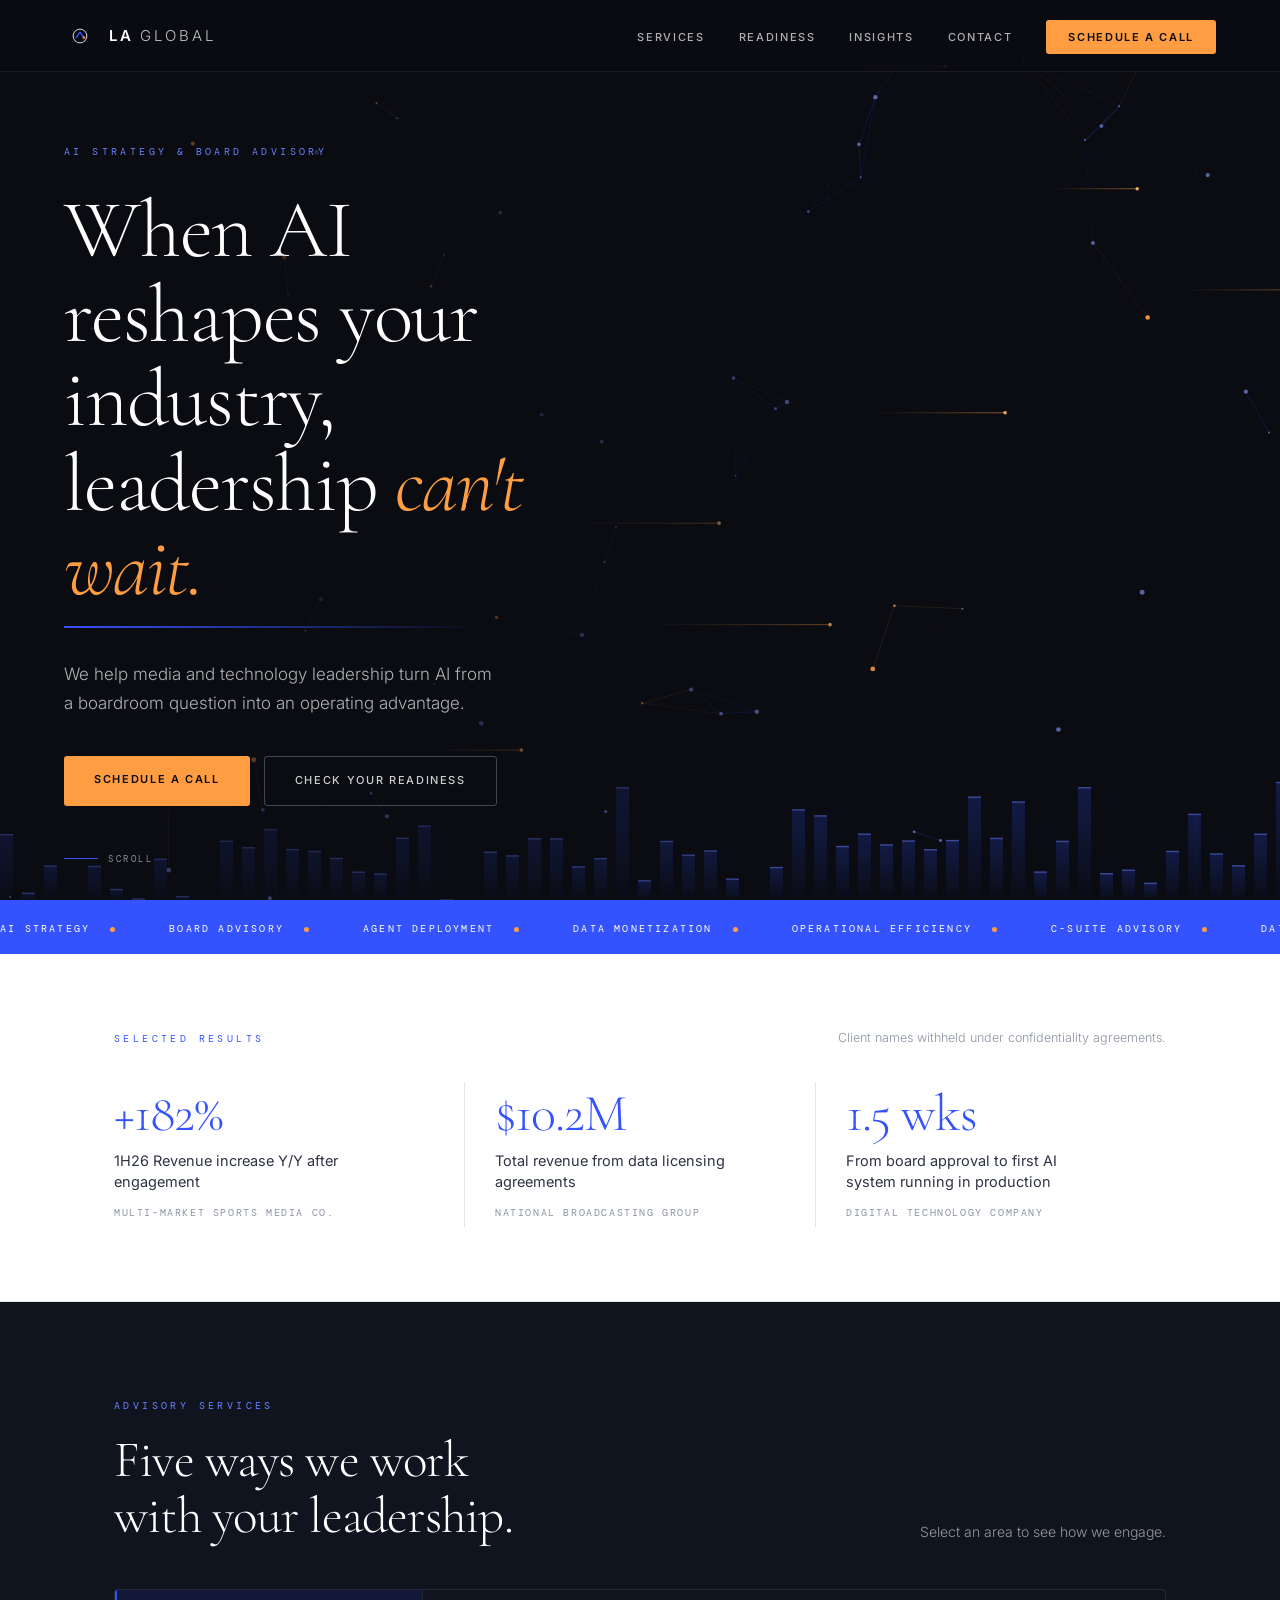
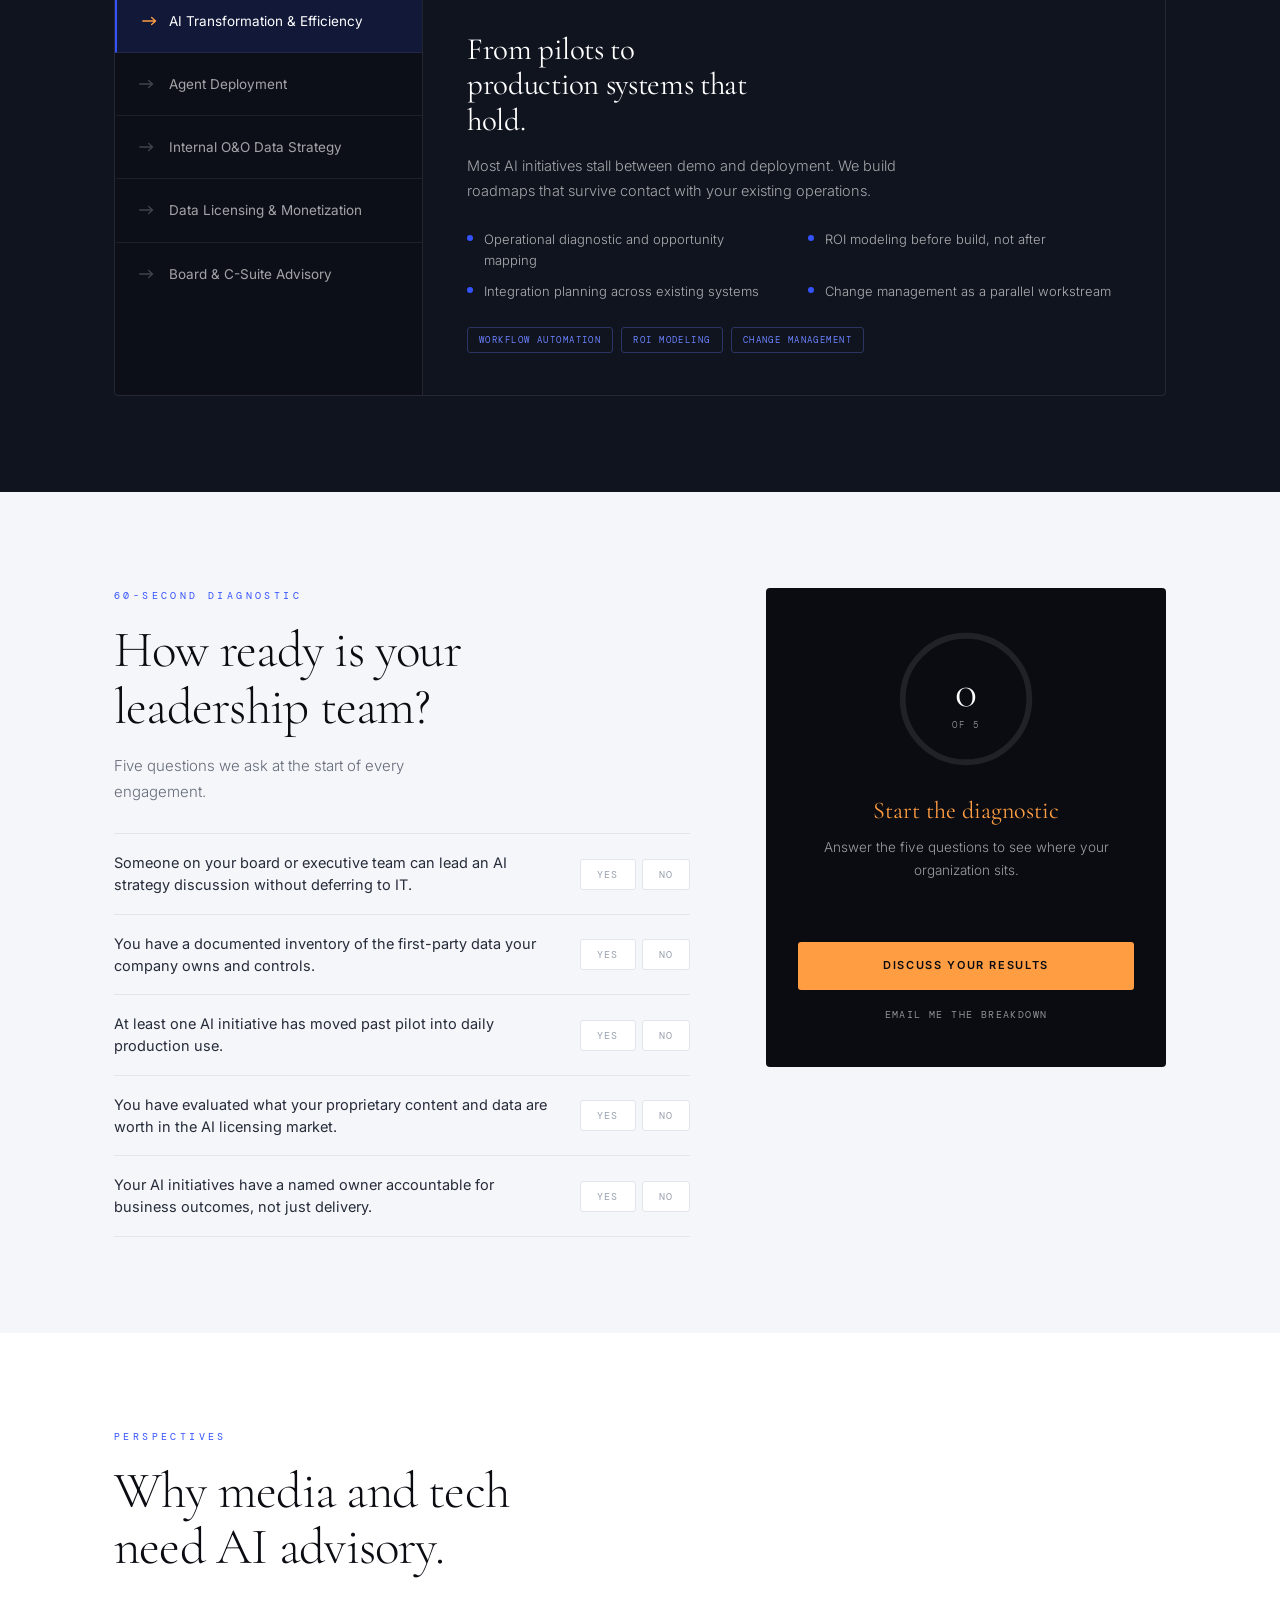
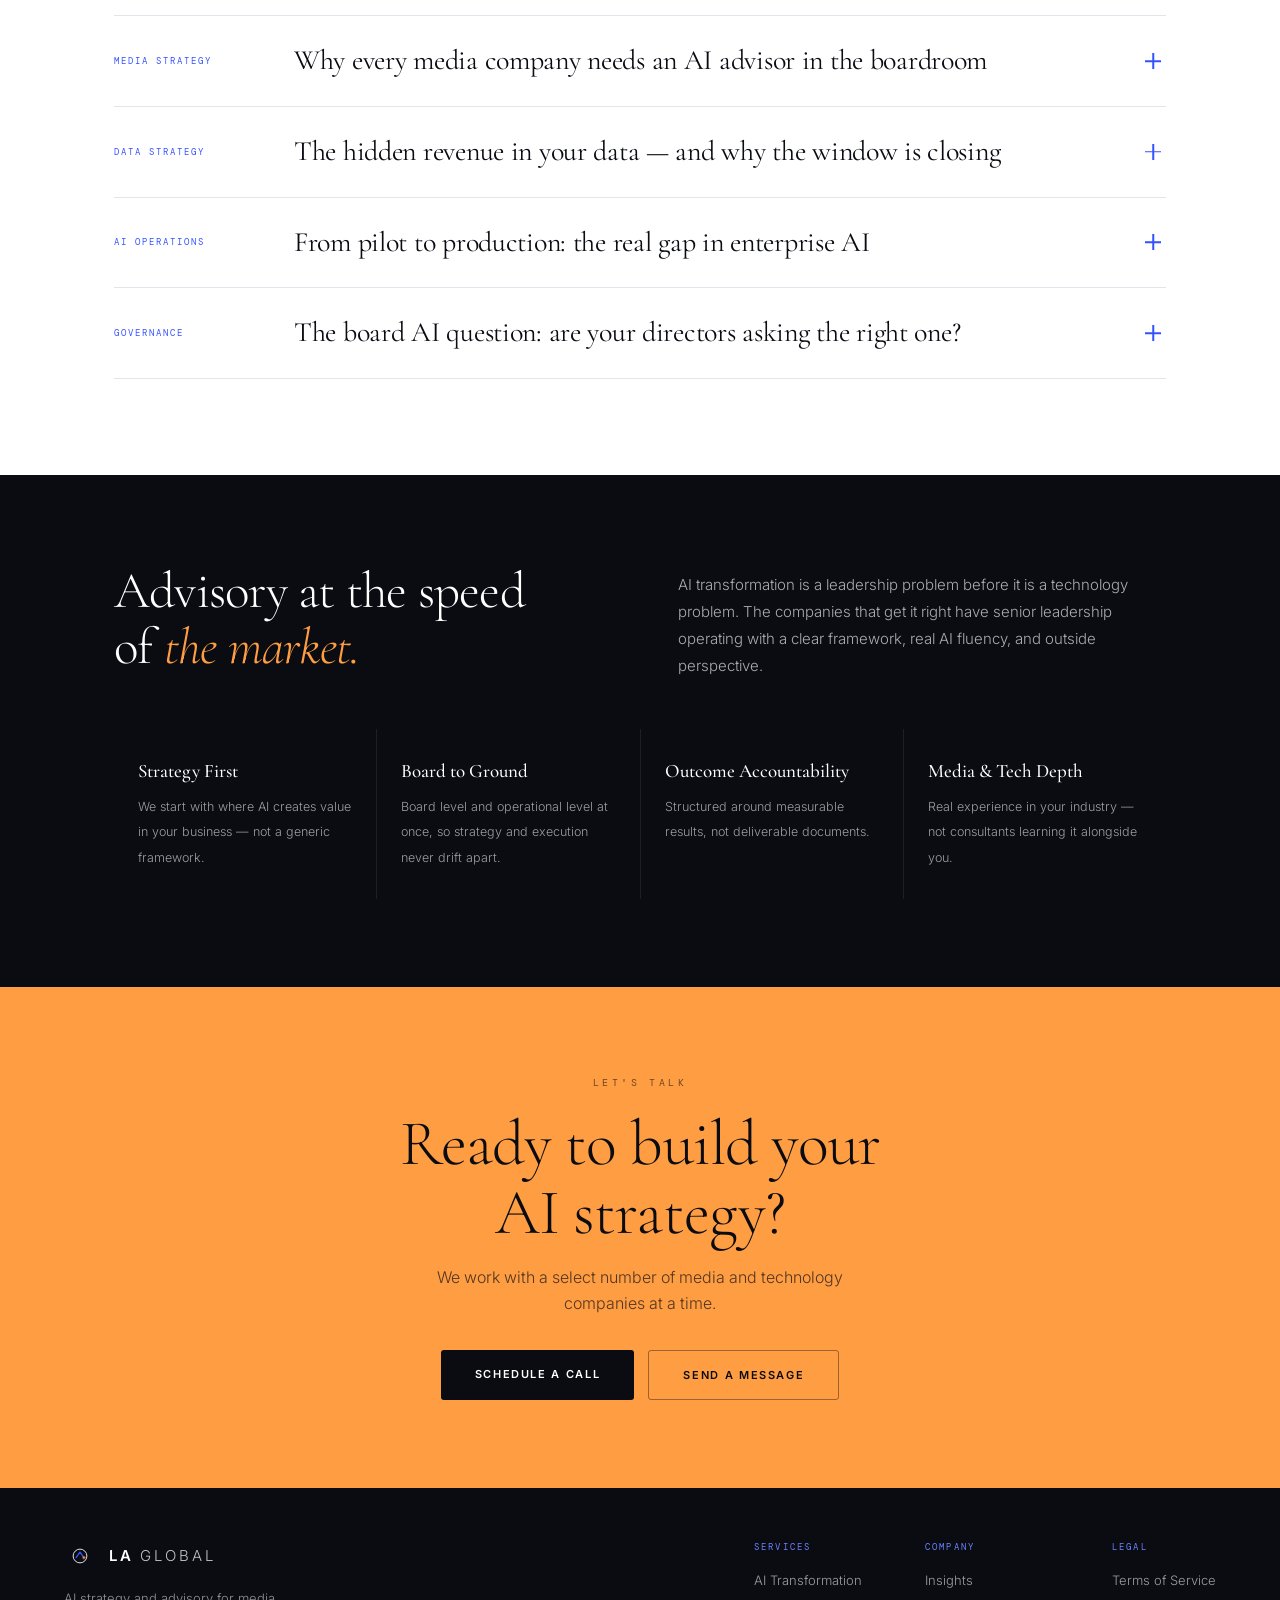
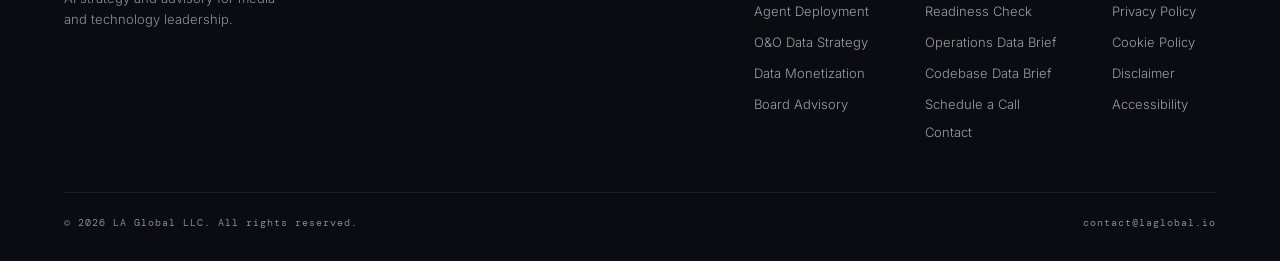
==== commit ca4247f7: "Add files via upload" ====
--- a/index.html
+++ b/index.html
@@ -5,6 +5,24 @@
 <meta name="viewport" content="width=device-width, initial-scale=1.0">
 <title>LA Global | AI Strategy &amp; Board Advisory</title>
 <meta name="description" content="LA Global is an AI strategy and advisory firm for media and technology leadership — transformation, agent deployment, O&amp;O data strategy, data licensing and monetization, and board advisory.">
+<link rel="canonical" href="https://laglobal.io/">
+<link rel="icon" href="favicon.svg" type="image/svg+xml">
+<link rel="icon" href="favicon-32.png" sizes="32x32" type="image/png">
+<link rel="apple-touch-icon" href="apple-touch-icon.png">
+<meta property="og:type" content="website">
+<meta property="og:site_name" content="LA Global">
+<meta property="og:title" content="LA Global | AI Strategy & Board Advisory">
+<meta property="og:description" content="LA Global is an AI strategy and advisory firm for media and technology leadership — transformation, agent deployment, O&amp;O data strategy, data licensing and monetization, and board advisory.">
+<meta property="og:url" content="https://laglobal.io/">
+<meta property="og:image" content="https://laglobal.io/og-image.png">
+<meta property="og:image:width" content="1200">
+<meta property="og:image:height" content="630">
+<meta property="og:image:alt" content="LA Global — AI strategy and advisory for media and technology">
+<meta name="twitter:card" content="summary_large_image">
+<meta name="twitter:title" content="LA Global | AI Strategy & Board Advisory">
+<meta name="twitter:description" content="LA Global is an AI strategy and advisory firm for media and technology leadership — transformation, agent deployment, O&amp;O data strategy, data licensing and monetization, and board advisory.">
+<meta name="twitter:image" content="https://laglobal.io/og-image.png">
+<meta name="theme-color" content="#0A0C12">
 <link rel="preconnect" href="https://fonts.googleapis.com">
 <link rel="preconnect" href="https://fonts.gstatic.com" crossorigin>
 <link href="https://fonts.googleapis.com/css2?family=Cormorant+Garamond:ital,wght@0,300;0,400;0,500;0,600;1,300;1,400&family=Inter:wght@300;400;500;600&family=DM+Mono:wght@300;400;500&display=swap" rel="stylesheet">
@@ -641,6 +659,7 @@
         <a href="#insights">Insights</a>
         <a href="#readiness">Readiness Check</a>
         <a href="operations-data.html">Operations Data Brief</a>
+        <a href="codebase-data.html">Codebase Data Brief</a>
         <a href="https://calendar.app.google/WNsUe8ovBNDXgzj37" target="_blank" rel="noopener">Schedule a Call</a>
         <button type="button" data-contact>Contact</button>
       </div>
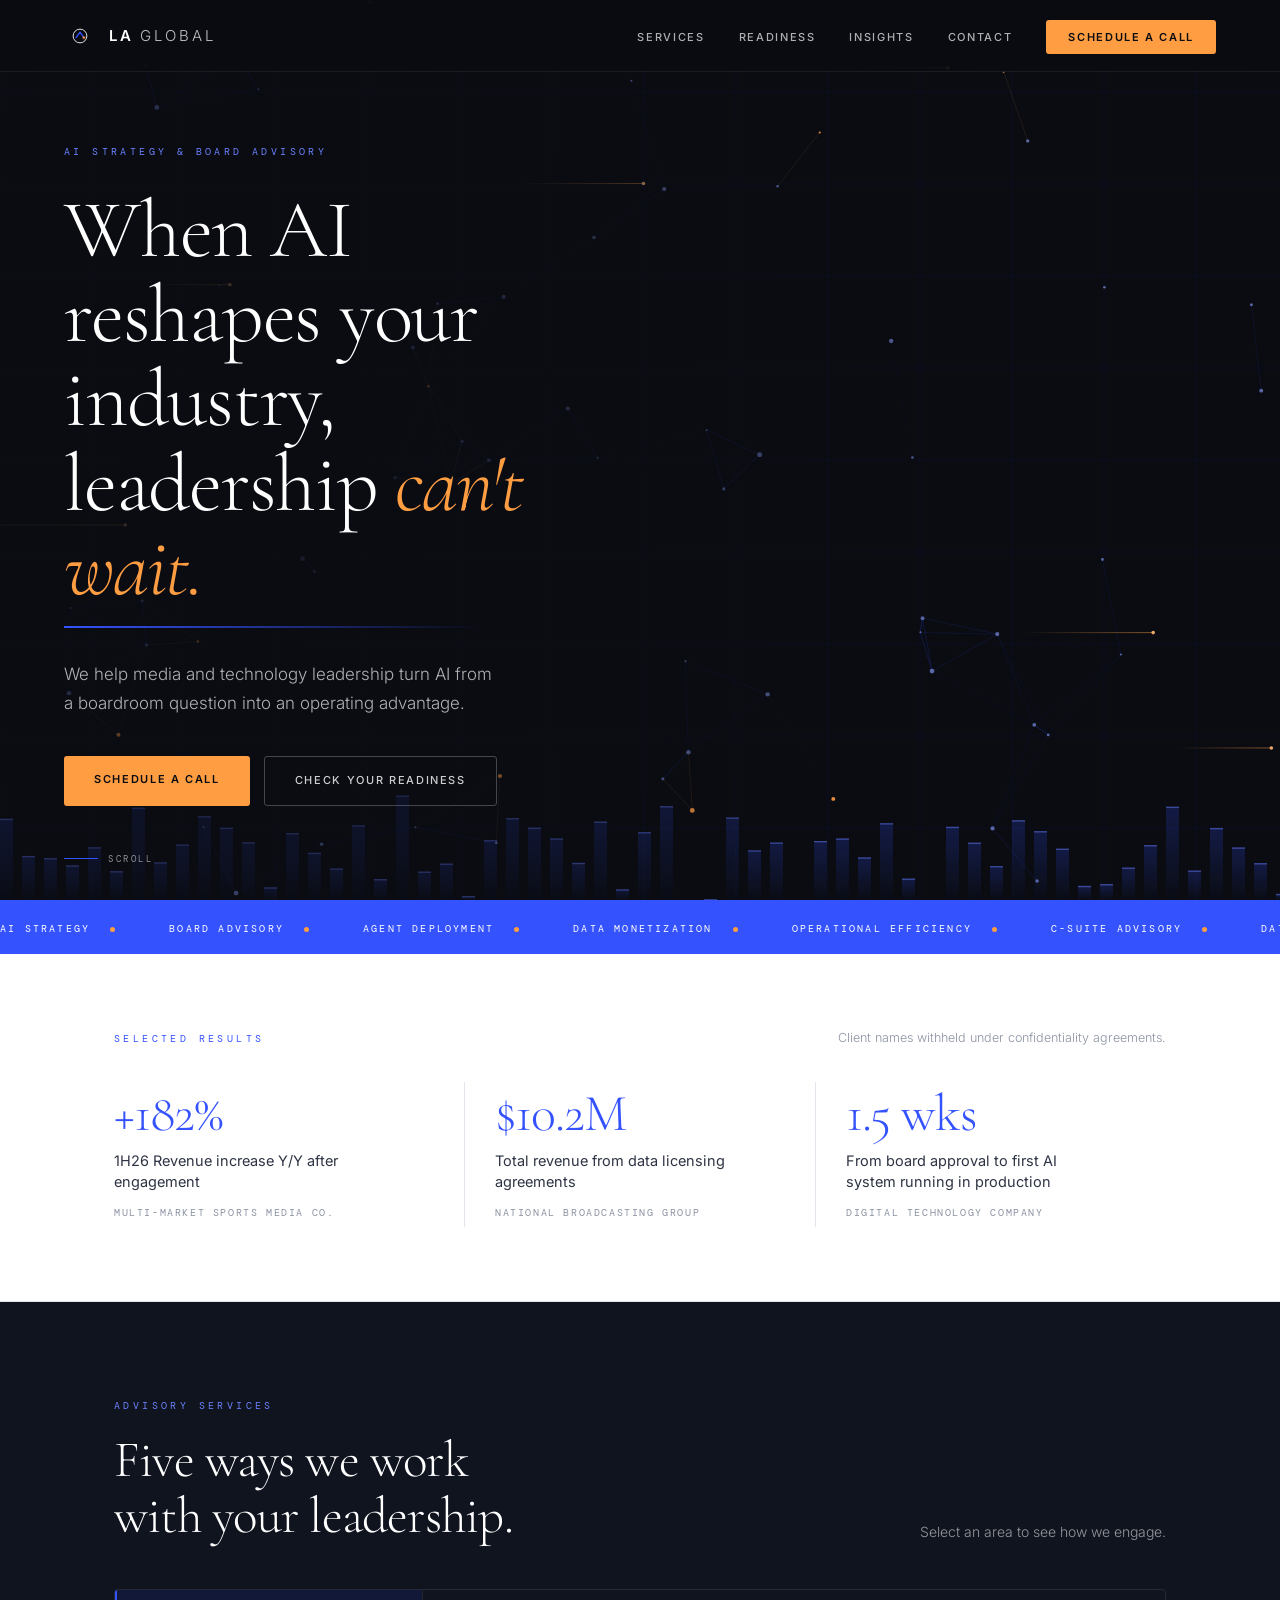
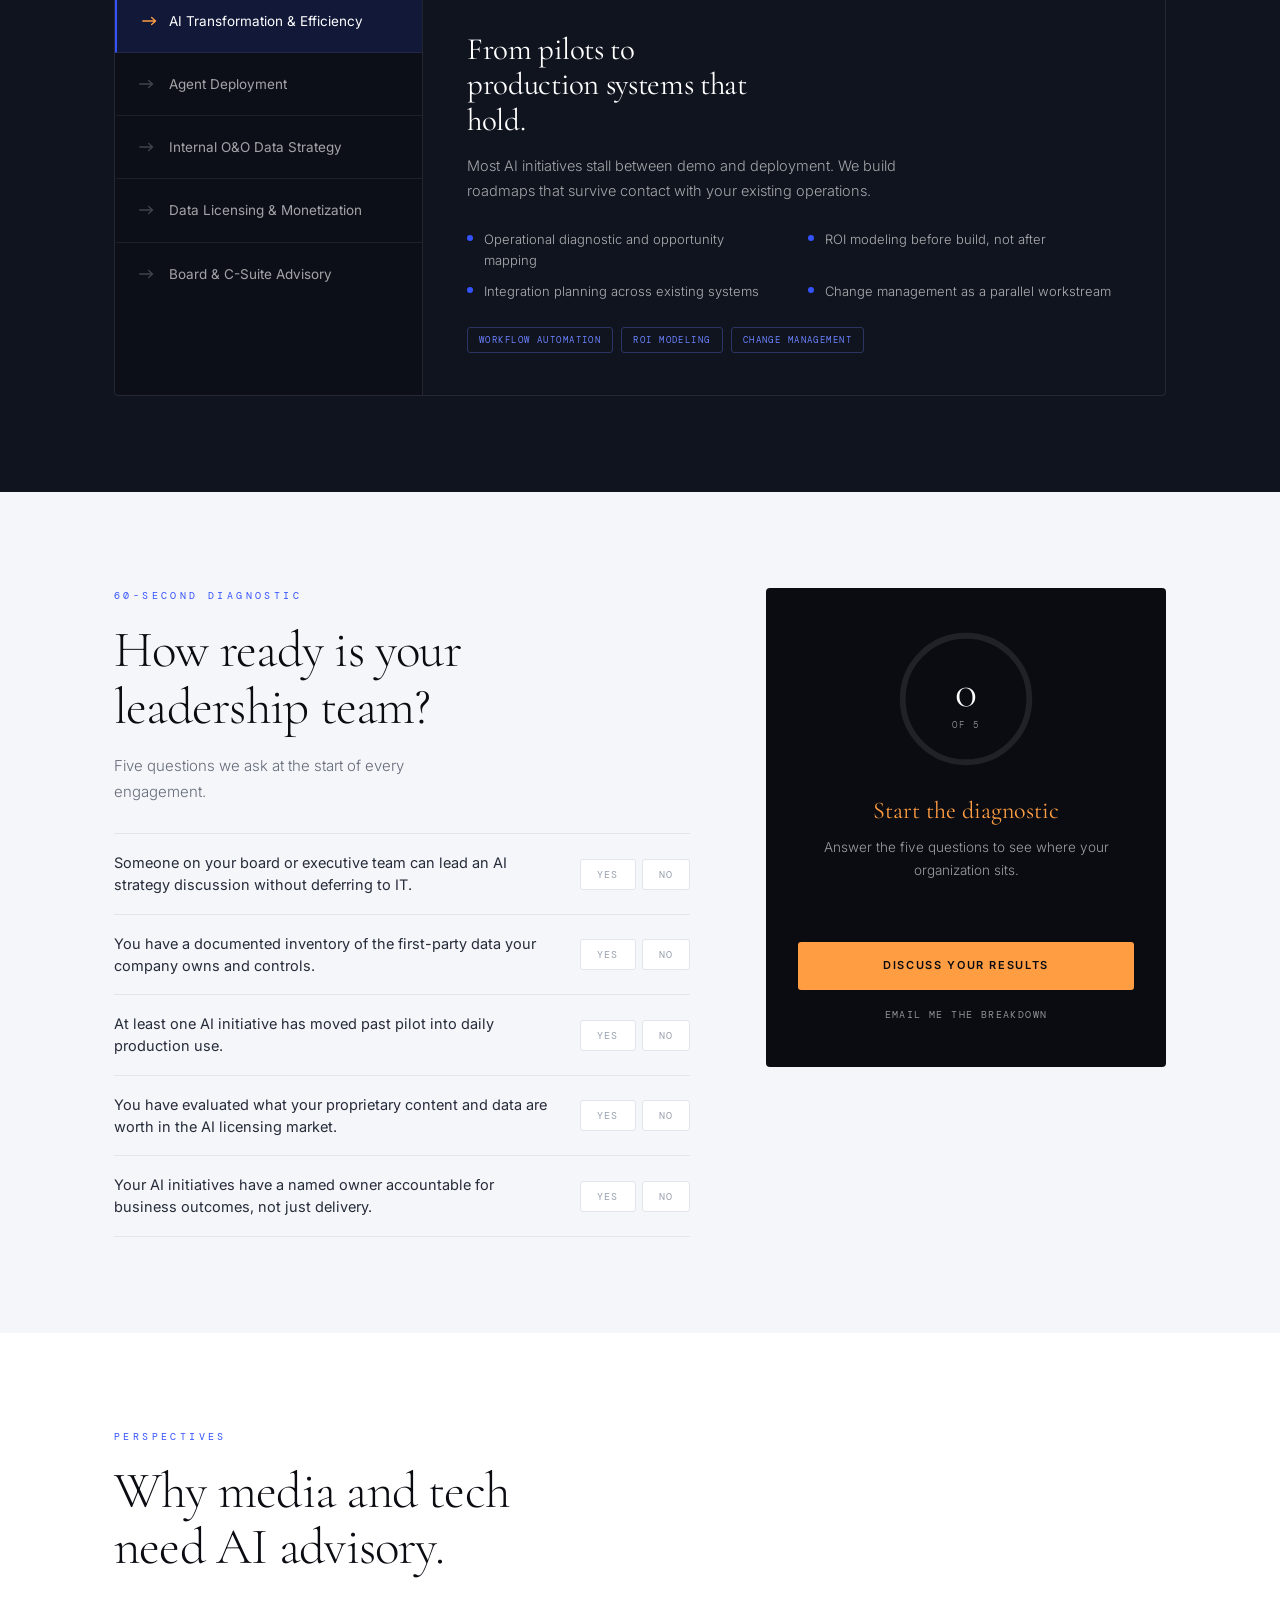
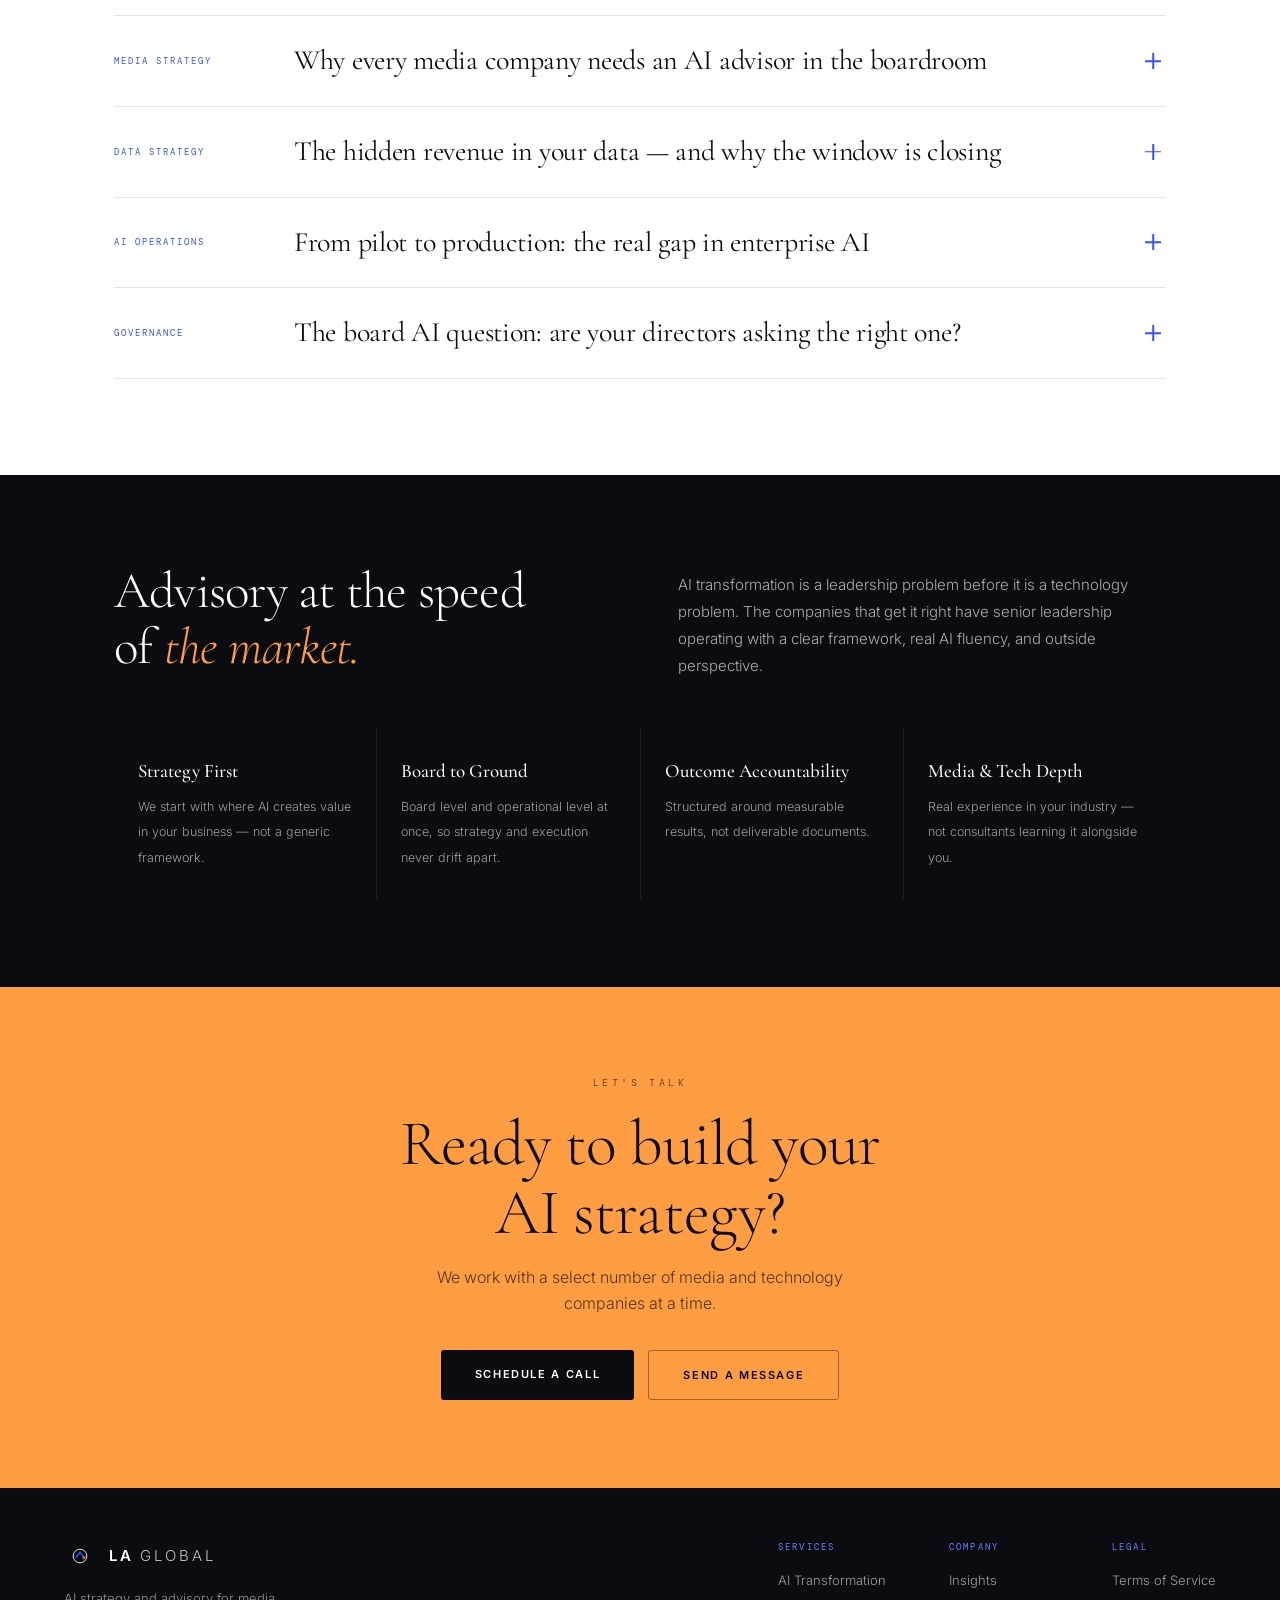
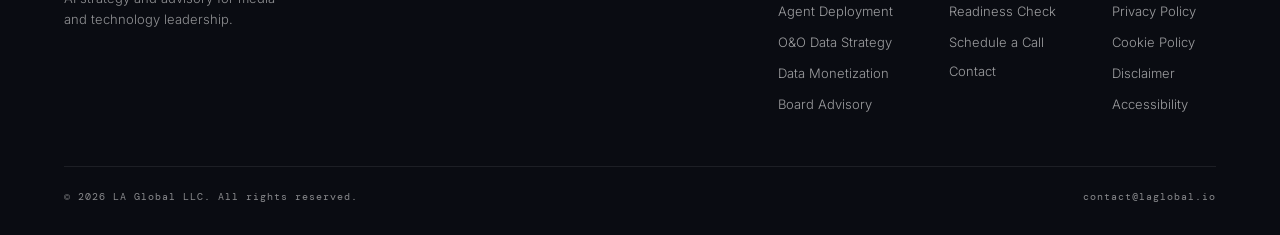
==== commit 0097fae5: "Update index.html" ====
--- a/index.html
+++ b/index.html
@@ -658,9 +658,7 @@
         <h4>Company</h4>
         <a href="#insights">Insights</a>
         <a href="#readiness">Readiness Check</a>
-        <a href="operations-data.html">Operations Data Brief</a>
-        <a href="codebase-data.html">Codebase Data Brief</a>
-        <a href="https://calendar.app.google/WNsUe8ovBNDXgzj37" target="_blank" rel="noopener">Schedule a Call</a>
+        <a href="#" target="_blank" rel="noopener">Schedule a Call</a>
         <button type="button" data-contact>Contact</button>
       </div>
       <div class="f-col">
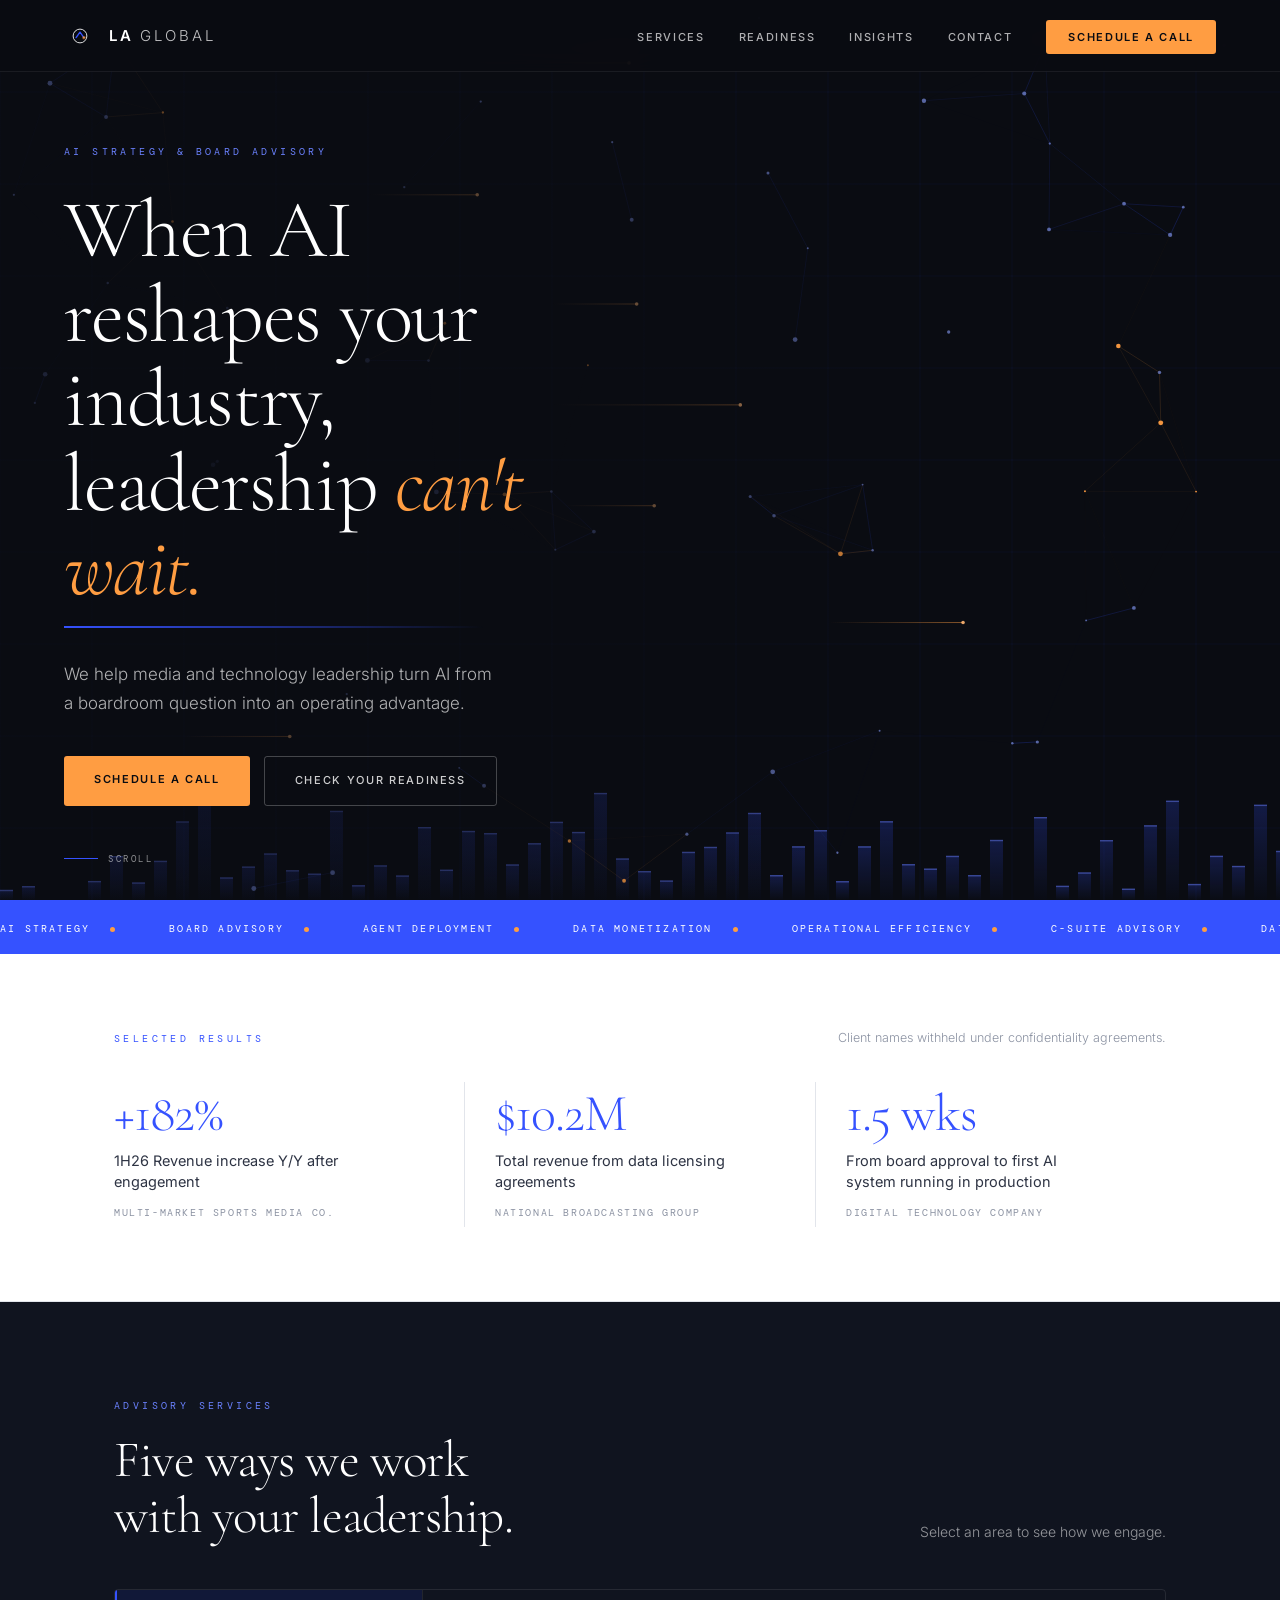
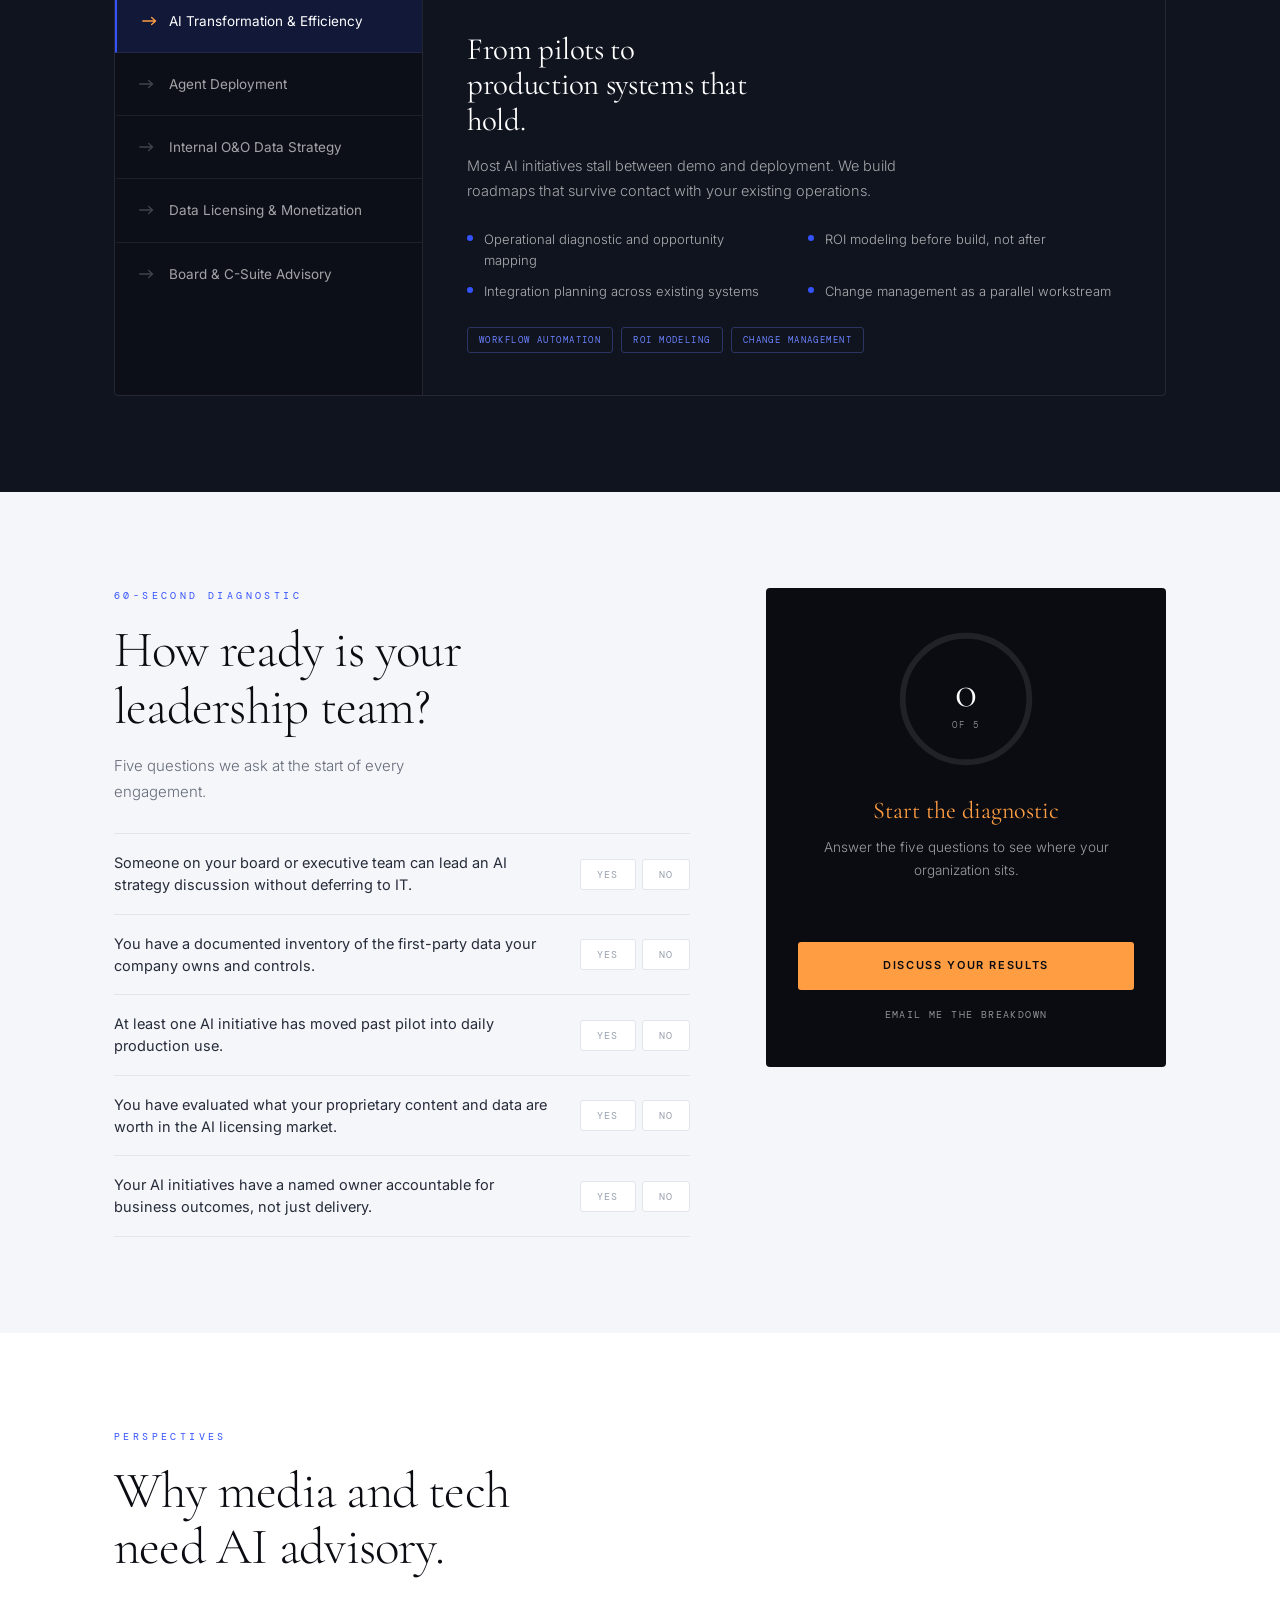
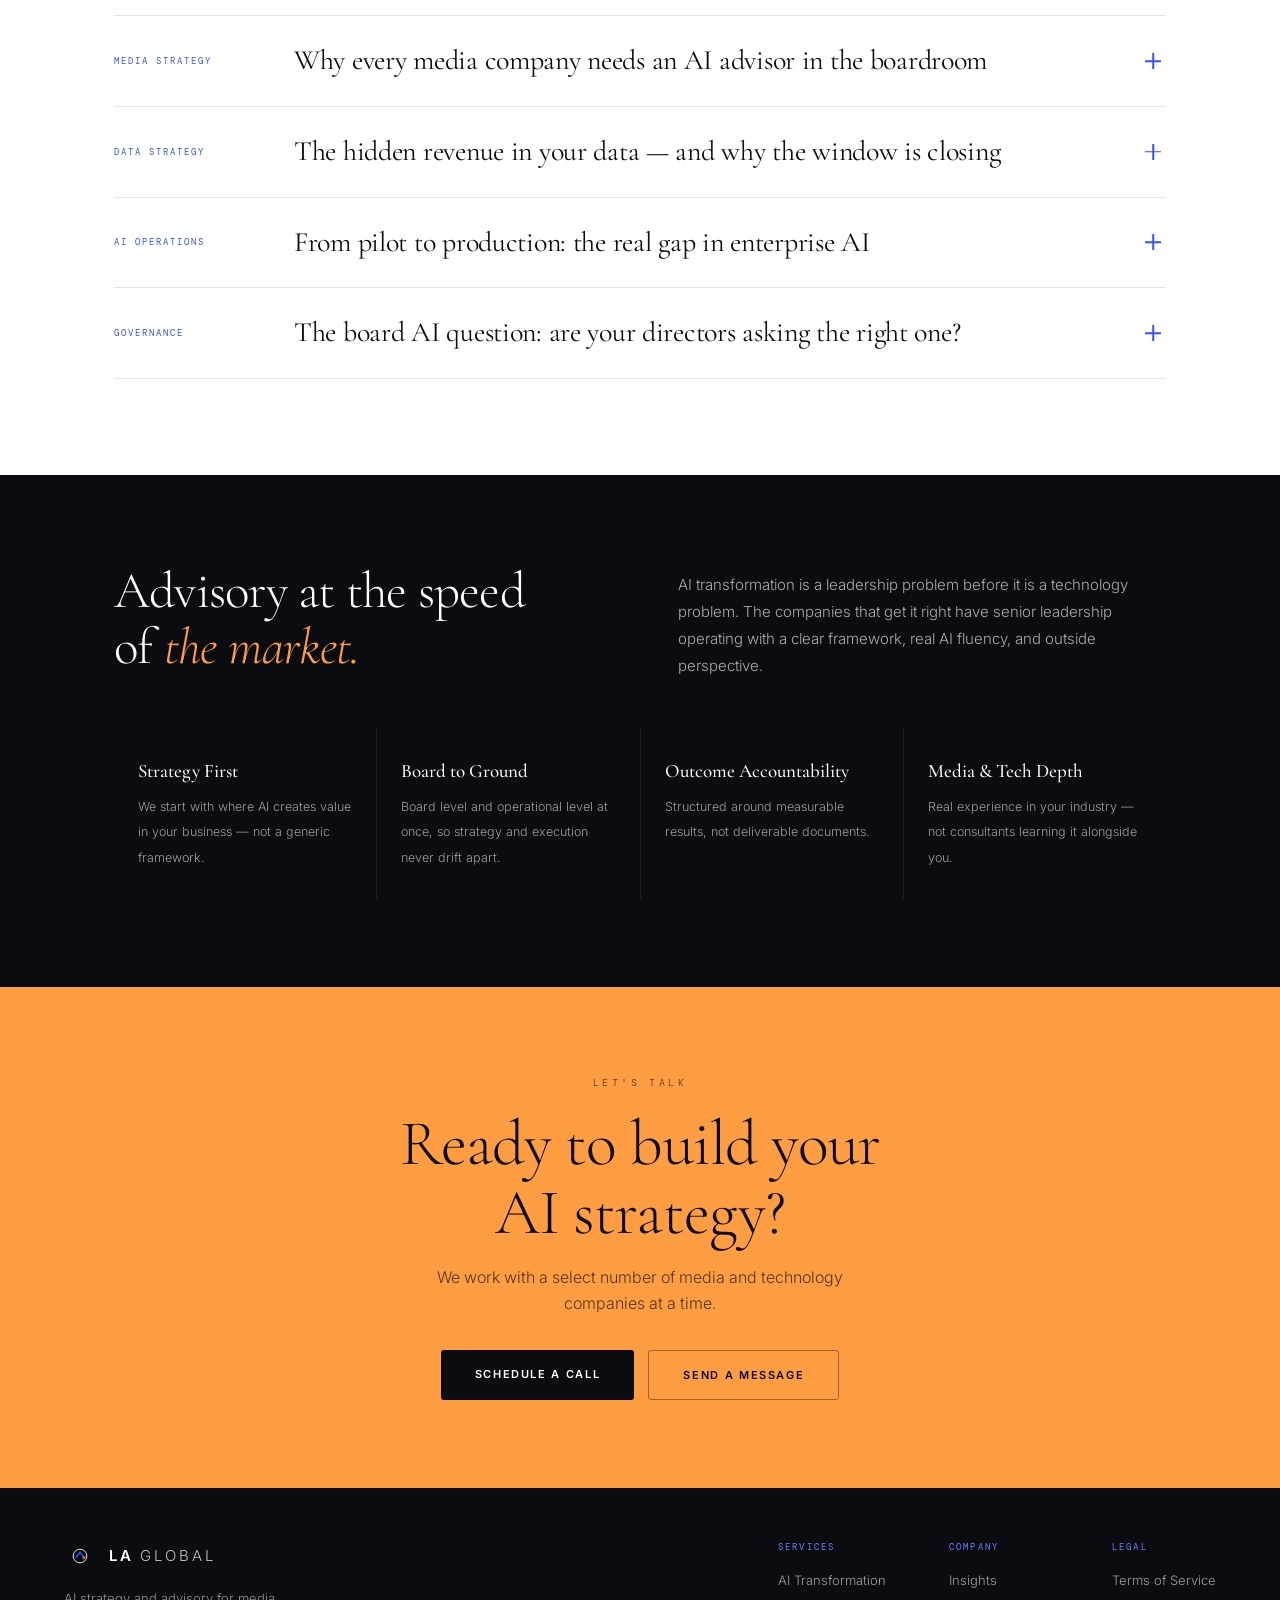
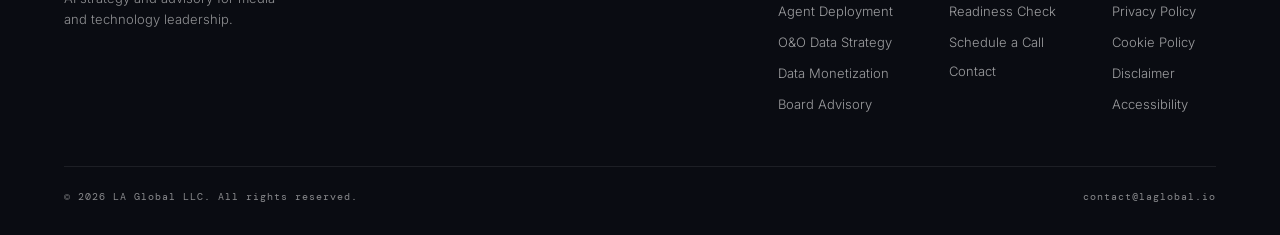
==== commit 1a1f3bd3: "Update index.html" ====
--- a/index.html
+++ b/index.html
@@ -443,7 +443,7 @@
   <a href="#readiness">Readiness</a>
   <a href="#insights">Insights</a>
   <a href="#contact">Contact</a>
-  <a href="https://calendar.app.google/WNsUe8ovBNDXgzj37" target="_blank" rel="noopener">Schedule a Call →</a>
+  <a href="#" target="_blank" rel="noopener">Schedule a Call →</a>
 </div>
 
 <!-- HERO -->
@@ -456,7 +456,7 @@
     <div class="hero-rule"></div>
     <p>We help media and technology leadership turn AI from a boardroom question into an operating advantage.</p>
     <div class="hero-actions">
-      <a href="https://calendar.app.google/WNsUe8ovBNDXgzj37" target="_blank" rel="noopener" class="btn-amber">Schedule a Call</a>
+      <a href="#" target="_blank" rel="noopener" class="btn-amber">Schedule a Call</a>
       <a href="#readiness" class="btn-line">Check Your Readiness</a>
     </div>
   </div>
@@ -537,7 +537,7 @@
         </div>
         <div class="score-title" id="scoreTitle" aria-live="polite">Start the diagnostic</div>
         <div class="score-body" id="scoreBody">Answer the five questions to see where your organization sits.</div>
-        <a href="https://calendar.app.google/WNsUe8ovBNDXgzj37" target="_blank" rel="noopener" class="btn-amber">Discuss Your Results</a>
+        <a href="#" target="_blank" rel="noopener" class="btn-amber">Discuss Your Results</a>
         <button class="score-alt" type="button" id="emailResults">Email me the breakdown</button>
       </div>
     </div>
@@ -577,7 +577,7 @@
   <h2>Ready to build your<br>AI strategy?</h2>
   <p>We work with a select number of media and technology companies at a time.</p>
   <div class="cta-actions">
-    <a href="https://calendar.app.google/WNsUe8ovBNDXgzj37" target="_blank" rel="noopener" class="btn-ink">Schedule a Call</a>
+    <a href="#" target="_blank" rel="noopener" class="btn-ink">Schedule a Call</a>
     <button class="btn-ink-line" type="button" data-contact>Send a Message</button>
   </div>
 </section>
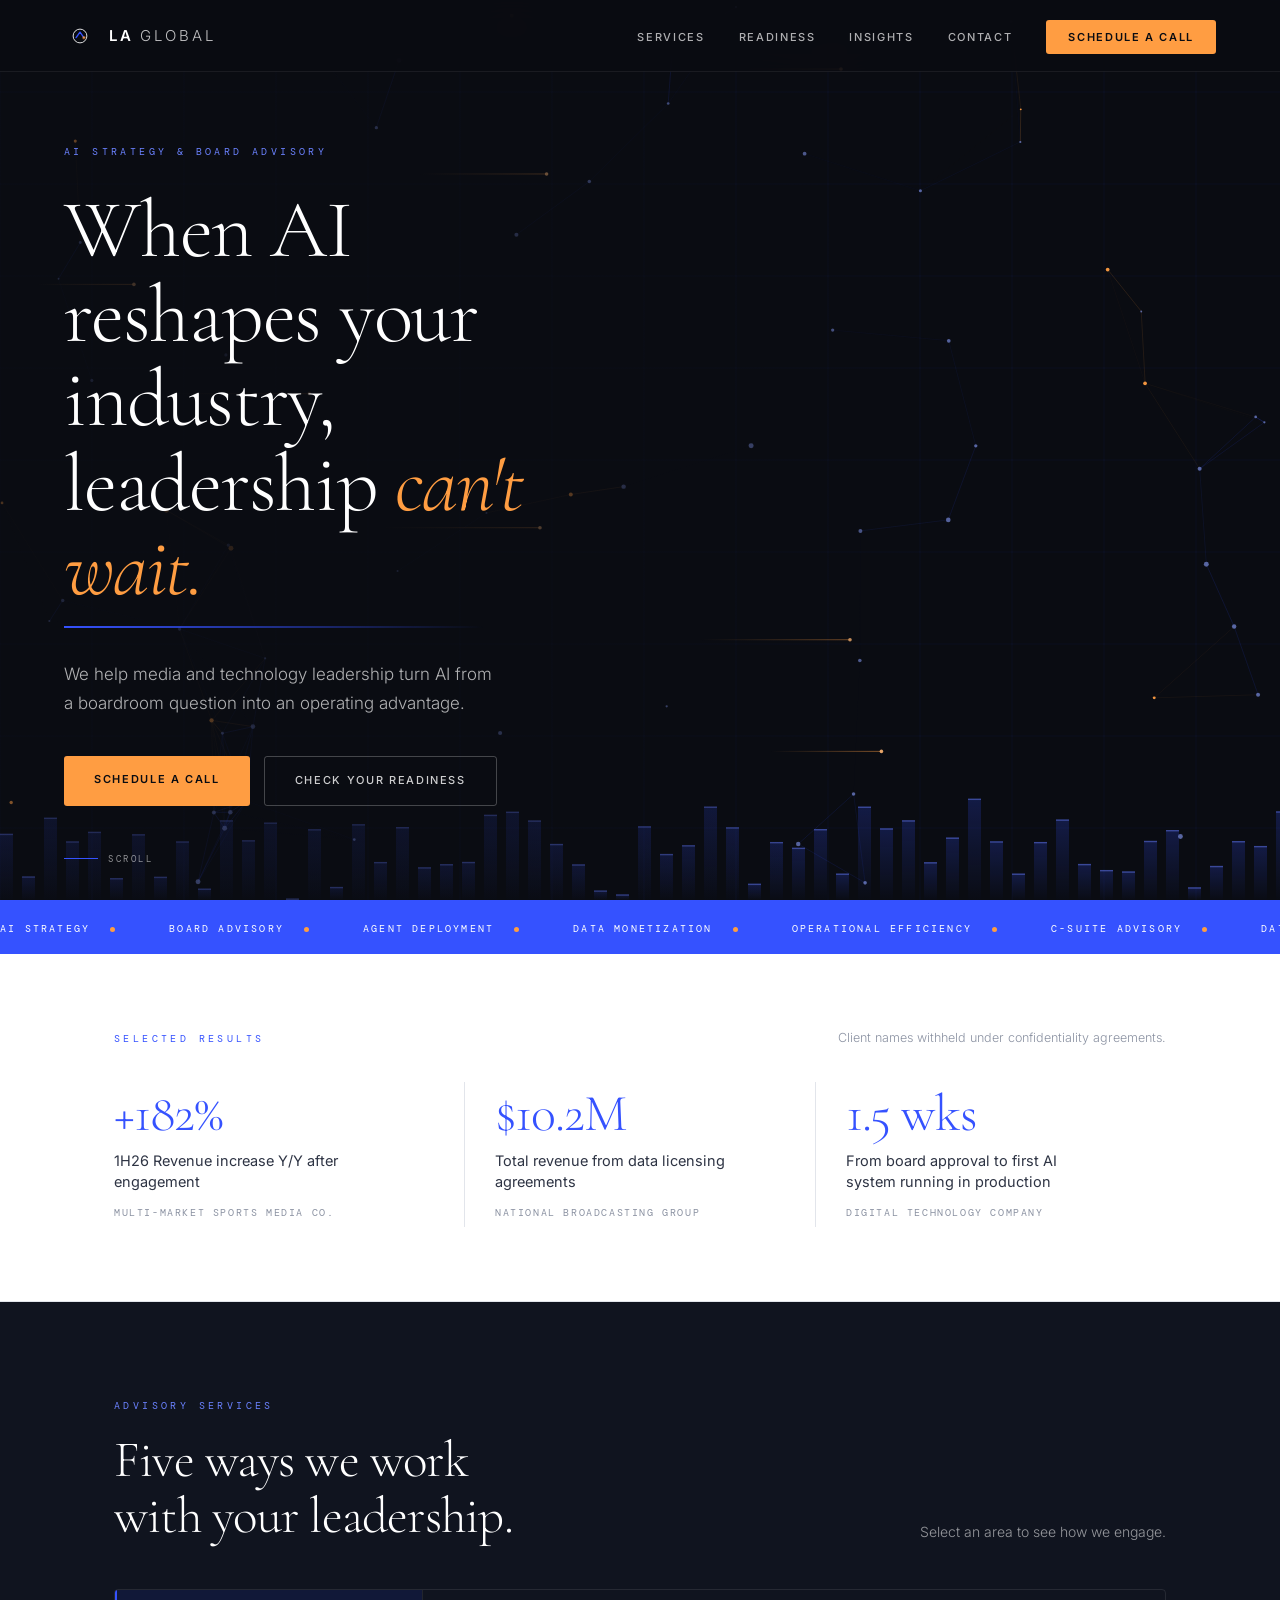
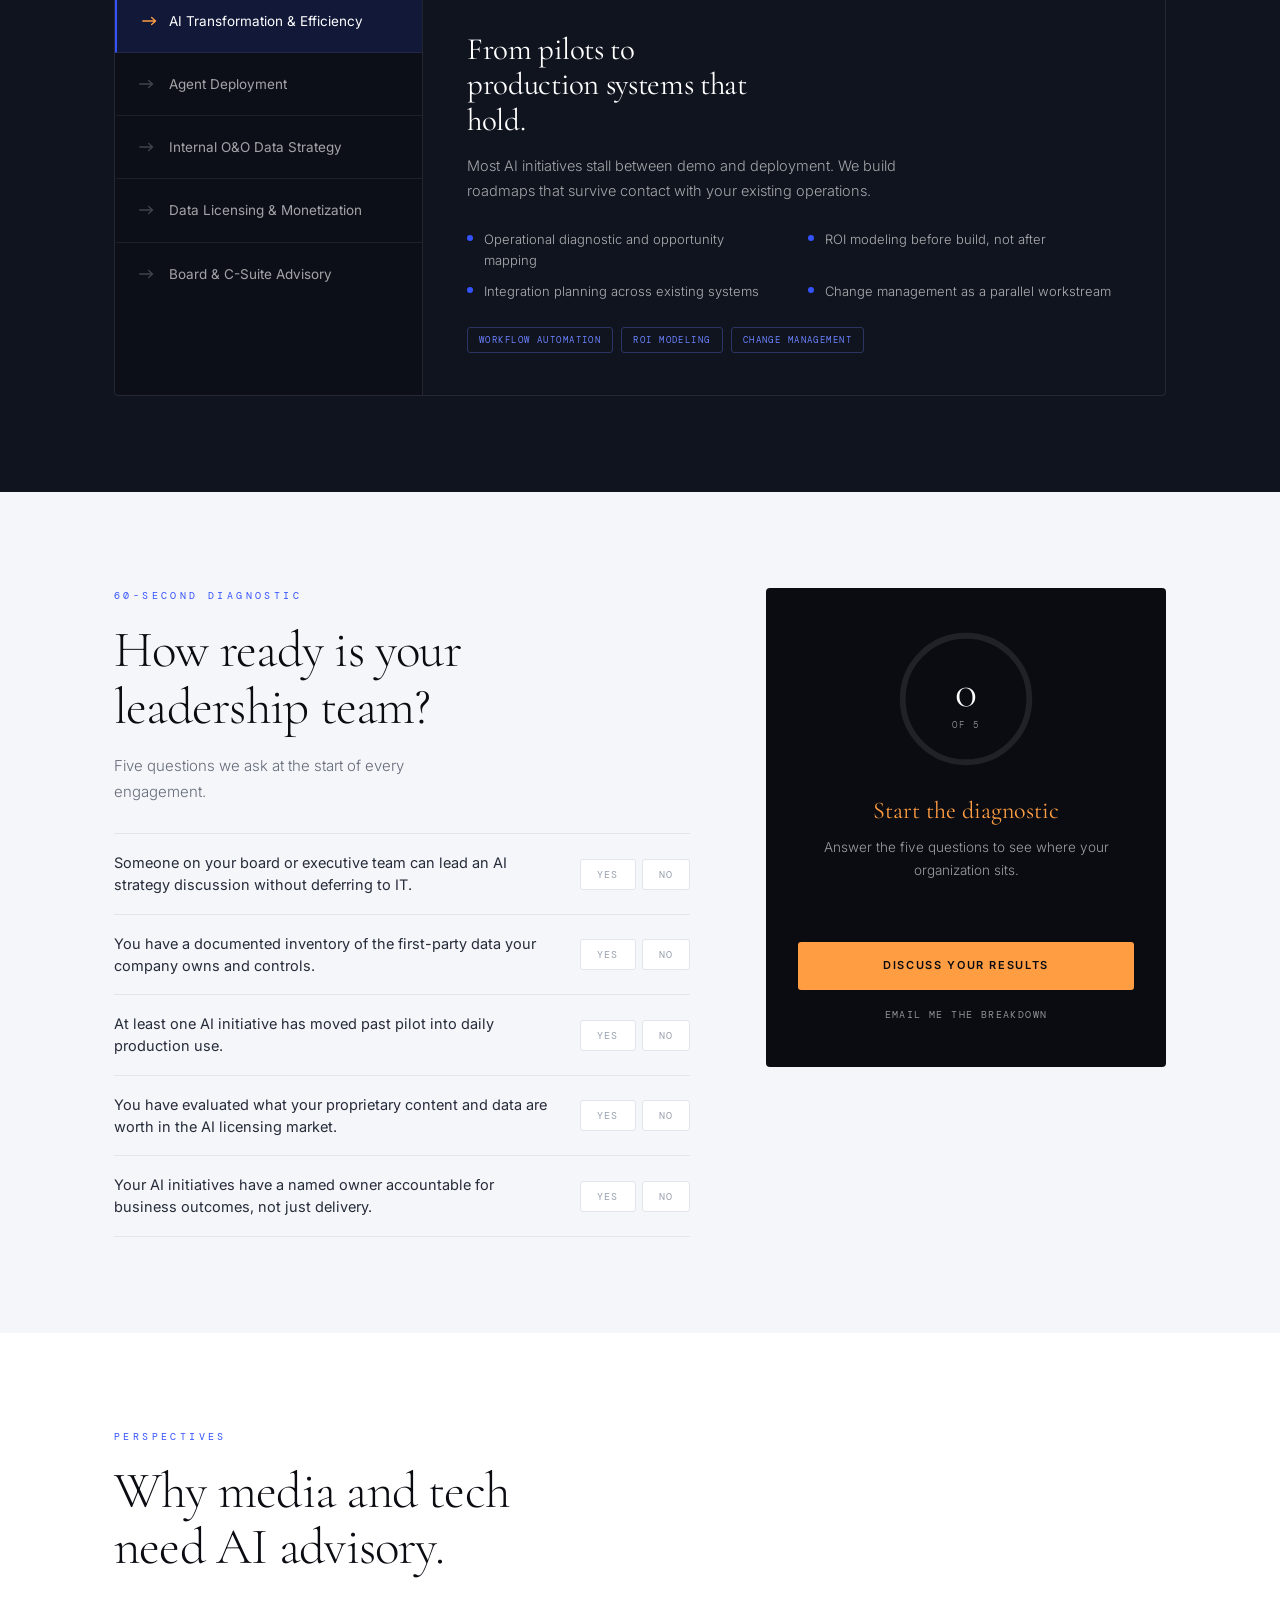
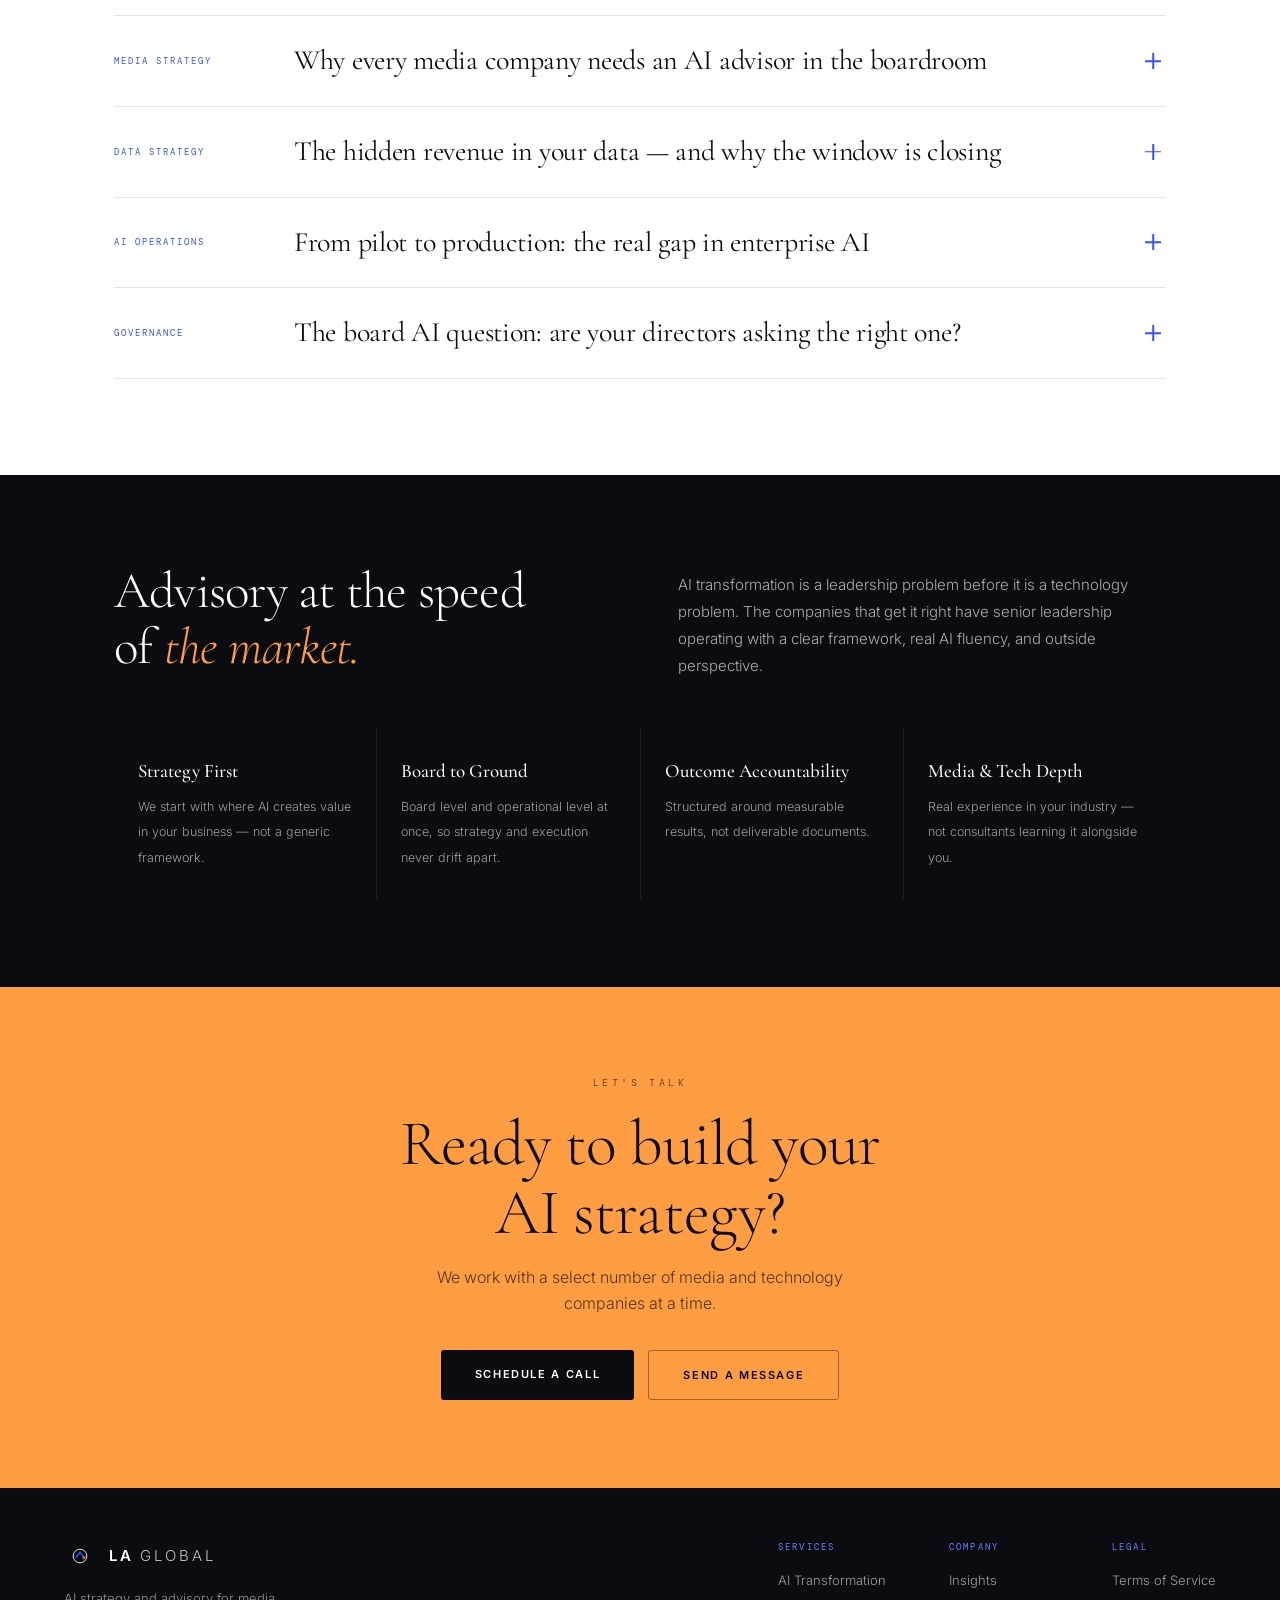
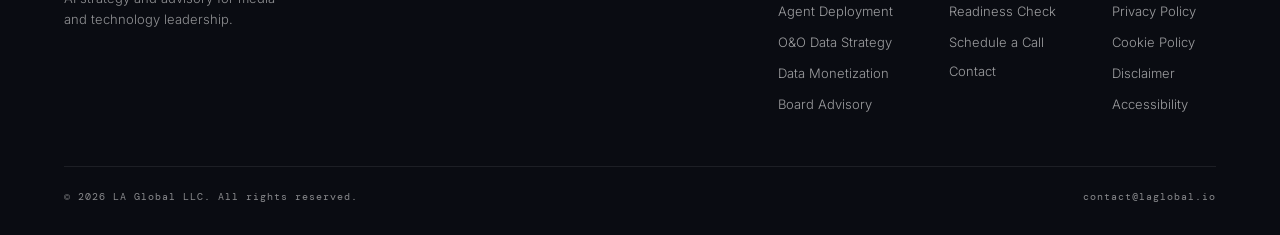
==== commit f4421724: "Update index.html" ====
--- a/index.html
+++ b/index.html
@@ -431,7 +431,7 @@
     <li><a href="#readiness">Readiness</a></li>
     <li><a href="#insights">Insights</a></li>
     <li><a href="#contact">Contact</a></li>
-    <li><a href="https://calendar.app.google/WNsUe8ovBNDXgzj37" target="_blank" rel="noopener" class="nav-cta">Schedule a Call</a></li>
+    <li><a href="#" target="_blank" rel="noopener" class="nav-cta">Schedule a Call</a></li>
   </ul>
   <button class="burger" id="burger" aria-label="Open menu" aria-expanded="false" aria-controls="mobileMenu">
     <span></span><span></span><span></span>
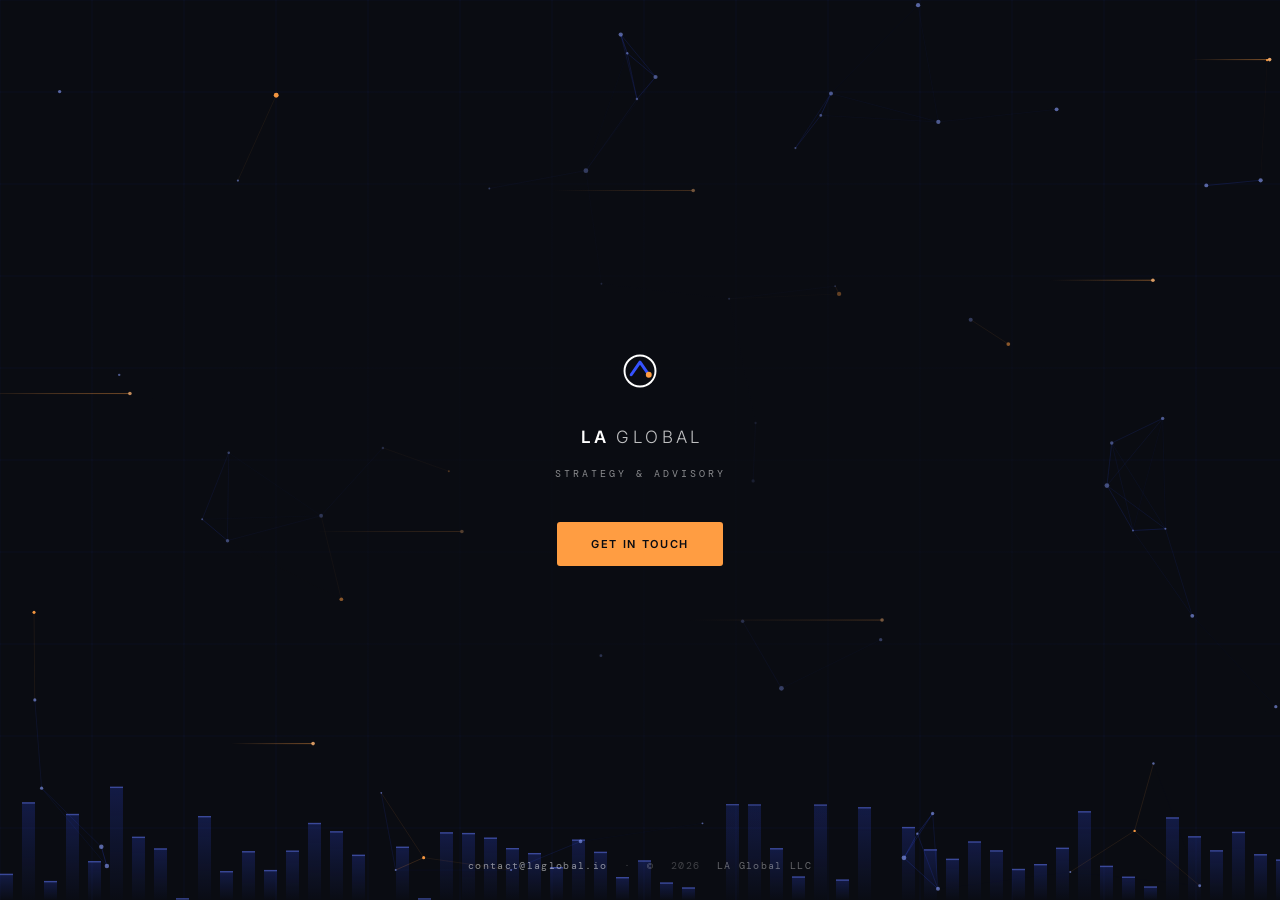
==== commit 30647f3f: "Add files via upload" ====
--- a/index.html
+++ b/index.html
@@ -3,591 +3,191 @@
 <head>
 <meta charset="UTF-8">
 <meta name="viewport" content="width=device-width, initial-scale=1.0">
-<title>LA Global | AI Strategy &amp; Board Advisory</title>
-<meta name="description" content="LA Global is an AI strategy and advisory firm for media and technology leadership — transformation, agent deployment, O&amp;O data strategy, data licensing and monetization, and board advisory.">
+<title>LA Global</title>
+<meta name="description" content="LA Global LLC - strategy and advisory for media and technology.">
 <link rel="canonical" href="https://laglobal.io/">
 <link rel="icon" href="favicon.svg" type="image/svg+xml">
 <link rel="icon" href="favicon-32.png" sizes="32x32" type="image/png">
 <link rel="apple-touch-icon" href="apple-touch-icon.png">
 <meta property="og:type" content="website">
 <meta property="og:site_name" content="LA Global">
-<meta property="og:title" content="LA Global | AI Strategy & Board Advisory">
-<meta property="og:description" content="LA Global is an AI strategy and advisory firm for media and technology leadership — transformation, agent deployment, O&amp;O data strategy, data licensing and monetization, and board advisory.">
+<meta property="og:title" content="LA Global">
+<meta property="og:description" content="LA Global LLC - strategy and advisory for media and technology.">
 <meta property="og:url" content="https://laglobal.io/">
 <meta property="og:image" content="https://laglobal.io/og-image.png">
 <meta property="og:image:width" content="1200">
 <meta property="og:image:height" content="630">
-<meta property="og:image:alt" content="LA Global — AI strategy and advisory for media and technology">
+<meta property="og:image:alt" content="LA Global">
 <meta name="twitter:card" content="summary_large_image">
-<meta name="twitter:title" content="LA Global | AI Strategy & Board Advisory">
-<meta name="twitter:description" content="LA Global is an AI strategy and advisory firm for media and technology leadership — transformation, agent deployment, O&amp;O data strategy, data licensing and monetization, and board advisory.">
+<meta name="twitter:title" content="LA Global">
+<meta name="twitter:description" content="LA Global LLC - strategy and advisory for media and technology.">
 <meta name="twitter:image" content="https://laglobal.io/og-image.png">
 <meta name="theme-color" content="#0A0C12">
 <link rel="preconnect" href="https://fonts.googleapis.com">
 <link rel="preconnect" href="https://fonts.gstatic.com" crossorigin>
-<link href="https://fonts.googleapis.com/css2?family=Cormorant+Garamond:ital,wght@0,300;0,400;0,500;0,600;1,300;1,400&family=Inter:wght@300;400;500;600&family=DM+Mono:wght@300;400;500&display=swap" rel="stylesheet">
+<link href="https://fonts.googleapis.com/css2?family=Inter:wght@300;400;500;600&family=DM+Mono:wght@300;400&display=swap" rel="stylesheet">
 <style>
   *,*::before,*::after{box-sizing:border-box;margin:0;padding:0}
 
   :root{
     --ink:#0A0C12;
-    --panel:#10141F;
     --blue:#3552FF;
-    --blue-lt:#6B82FF;
     --amber:#FF9D42;
     --amber-lt:#FFB673;
     --fog:#F5F6F9;
     --line:#E2E5EB;
     --body-gray:#646B7A;
-    --serif:'Cormorant Garamond',Georgia,serif;
     --sans:'Inter',system-ui,-apple-system,sans-serif;
     --mono:'DM Mono',ui-monospace,monospace;
   }
 
-  html{scroll-behavior:smooth}
-  body{font-family:var(--sans);font-size:16px;line-height:1.6;color:var(--ink);
-    background:#fff;overflow-x:hidden;-webkit-font-smoothing:antialiased}
+  html,body{height:100%}
+  body{font-family:var(--sans);font-size:16px;line-height:1.6;color:#fff;
+    background:var(--ink);overflow:hidden;-webkit-font-smoothing:antialiased}
   body.locked{overflow:hidden}
 
+  /* ══ STAGE ══ */
+  .stage{position:relative;height:100%;min-height:100dvh;display:flex;
+    flex-direction:column;align-items:center;justify-content:center;
+    padding:40px 6vw;overflow:hidden}
+  #net{position:absolute;inset:0;width:100%;height:100%;display:block}
+  .veil{position:absolute;inset:0;pointer-events:none;
+    background:radial-gradient(ellipse 58% 58% at 50% 48%,rgba(10,12,18,.93) 0%,rgba(10,12,18,.55) 46%,rgba(10,12,18,0) 80%)}
+  .inner{position:relative;z-index:3;display:flex;flex-direction:column;
+    align-items:center;text-align:center}
+
   /* ══ LOGO ══ */
-  .mark{width:32px;height:32px;flex-shrink:0;overflow:visible}
+  .mark{width:72px;height:72px;overflow:visible;margin-bottom:22px}
   .mark-ring{fill:none;stroke:#fff;stroke-width:2.7;stroke-dasharray:135.1;stroke-dashoffset:135.1;
-    animation:ringDraw 1.3s .15s cubic-bezier(.65,0,.35,1) forwards;
-    transform-origin:50px 50px;transition:transform .7s cubic-bezier(.65,0,.35,1)}
+    animation:ringDraw 1.3s .15s cubic-bezier(.65,0,.35,1) forwards}
   .mark-chev{fill:none;stroke:var(--blue);stroke-width:4.2;stroke-linecap:round;stroke-linejoin:round;
     stroke-dasharray:47;stroke-dashoffset:47;animation:chevDraw .75s .85s cubic-bezier(.65,0,.35,1) forwards}
   .mark-dot{fill:var(--amber);opacity:0;transform-origin:62.2px 55.2px;
-    animation:dotIn .45s 1.5s cubic-bezier(.34,1.56,.64,1) forwards;
-    transition:transform .45s cubic-bezier(.34,1.56,.64,1)}
+    animation:dotIn .45s 1.5s cubic-bezier(.34,1.56,.64,1) forwards}
   @keyframes ringDraw{to{stroke-dashoffset:0}}
   @keyframes chevDraw{to{stroke-dashoffset:0}}
   @keyframes dotIn{from{opacity:0;transform:scale(0)}to{opacity:1;transform:scale(1)}}
-  .wordmark:hover .mark-ring{transform:rotate(180deg)}
-  .wordmark:hover .mark-dot{transform:scale(1.25)}
-
-  /* ══ NAV ══ */
-  nav{position:fixed;top:0;left:0;right:0;z-index:200;display:flex;align-items:center;
-    justify-content:space-between;padding:0 5vw;height:72px;background:rgba(10,12,18,.82);
-    backdrop-filter:blur(14px);-webkit-backdrop-filter:blur(14px);
-    border-bottom:1px solid rgba(255,255,255,.07);transition:background .3s}
-  .wordmark{display:flex;align-items:center;gap:13px;text-decoration:none}
-  .wordmark-text{display:flex;align-items:baseline;gap:6px;font-size:15px;line-height:1}
-  .wordmark .la{color:#fff;font-size:1em;font-weight:600;letter-spacing:.2em}
-  .wordmark .global{color:rgba(255,255,255,.74);font-size:1em;font-weight:300;
+
+  .wordmark-text{display:flex;align-items:baseline;gap:7px;font-size:17px;line-height:1;
+    opacity:0;animation:fadeUp .8s 1.5s ease forwards}
+  .wordmark-text .la{color:#fff;font-size:1em;font-weight:600;letter-spacing:.2em}
+  .wordmark-text .global{color:rgba(255,255,255,.74);font-size:1em;font-weight:300;
     letter-spacing:.2em;margin-right:-.2em}
-  .nav-links{display:flex;align-items:center;gap:34px;list-style:none}
-  .nav-links a{color:rgba(255,255,255,.68);text-decoration:none;font-size:11px;
-    letter-spacing:.15em;text-transform:uppercase;font-weight:500;transition:color .2s}
-  .nav-links a:hover{color:#fff}
-  .nav-cta{background:var(--amber);color:var(--ink)!important;padding:10px 22px!important;
-    border-radius:3px;font-weight:600!important;transition:background .2s,transform .15s!important}
-  .nav-cta:hover{background:var(--amber-lt);transform:translateY(-1px)}
-  .burger{display:none;background:none;border:none;cursor:pointer;width:34px;height:34px;position:relative}
-  .burger span{position:absolute;left:7px;width:20px;height:1.5px;background:#fff;transition:transform .3s,opacity .2s}
-  .burger span:nth-child(1){top:12px}.burger span:nth-child(2){top:17px}.burger span:nth-child(3){top:22px}
-  body.menu-open .burger span:nth-child(1){transform:translateY(5px) rotate(45deg)}
-  body.menu-open .burger span:nth-child(2){opacity:0}
-  body.menu-open .burger span:nth-child(3){transform:translateY(-5px) rotate(-45deg)}
-  .mobile-menu{position:fixed;inset:72px 0 0;z-index:199;background:rgba(10,12,18,.98);
-    backdrop-filter:blur(18px);display:flex;flex-direction:column;justify-content:center;
-    padding:0 8vw;opacity:0;visibility:hidden;transition:opacity .3s,visibility .3s}
-  body.menu-open .mobile-menu{opacity:1;visibility:visible}
-  .mobile-menu a{color:rgba(255,255,255,.8);text-decoration:none;font-family:var(--serif);
-    font-size:34px;font-weight:300;padding:14px 0;border-bottom:1px solid rgba(255,255,255,.08)}
-  .mobile-menu a:last-child{border-bottom:none;color:var(--amber);margin-top:16px}
-
-  /* ══ HERO ══ */
-  .hero{position:relative;min-height:100vh;background:var(--ink);display:flex;align-items:center;
-    padding:120px 5vw 70px;overflow:hidden}
-  #net{position:absolute;inset:0;width:100%;height:100%;display:block}
-  .hero-veil{position:absolute;inset:0;pointer-events:none;
-    background:radial-gradient(ellipse 72% 92% at 20% 50%,rgba(10,12,18,.95) 0%,rgba(10,12,18,.6) 44%,rgba(10,12,18,0) 78%)}
-  .hero-inner{position:relative;z-index:3;max-width:1180px;margin:0 auto;width:100%}
-  .hero-eyebrow{font-family:var(--mono);font-size:10px;letter-spacing:.34em;color:var(--blue-lt);
-    text-transform:uppercase;margin-bottom:28px}
-  .hero h1{font-family:var(--serif);font-size:clamp(46px,6.4vw,86px);font-weight:300;line-height:1.03;
-    color:#fff;letter-spacing:-.015em;margin-bottom:16px;max-width:13ch}
-  .hero h1 em{font-style:italic;color:var(--amber)}
-  .hero-rule{height:2px;width:0;background:linear-gradient(90deg,var(--blue),rgba(53,82,255,0));
-    margin-bottom:32px;animation:ruleGrow 1.1s .7s cubic-bezier(.77,0,.175,1) forwards}
-  @keyframes ruleGrow{to{width:min(420px,52%)}}
-  .hero p{font-size:17px;line-height:1.7;color:rgba(255,255,255,.68);max-width:430px;
-    margin-bottom:38px;font-weight:300}
-  .hero-actions{display:flex;gap:14px;flex-wrap:wrap}
-  .btn-amber{background:var(--amber);color:var(--ink);text-decoration:none;padding:15px 30px;
-    font-size:11px;letter-spacing:.15em;text-transform:uppercase;font-weight:600;border-radius:3px;
-    border:none;cursor:pointer;display:inline-block;font-family:var(--sans);
+
+  .tagline{font-family:var(--mono);font-size:10px;letter-spacing:.3em;text-transform:uppercase;
+    color:rgba(255,255,255,.52);margin-top:20px;opacity:0;
+    animation:fadeUp .8s 1.75s ease forwards}
+
+  .btn-amber{background:var(--amber);color:var(--ink);padding:15px 34px;font-size:11px;
+    letter-spacing:.15em;text-transform:uppercase;font-weight:600;border-radius:3px;
+    border:none;cursor:pointer;font-family:var(--sans);margin-top:40px;opacity:0;
+    animation:fadeUp .8s 2s ease forwards;
     transition:background .2s,transform .15s}
   .btn-amber:hover{background:var(--amber-lt);transform:translateY(-2px)}
-  .btn-line{background:transparent;color:rgba(255,255,255,.8);text-decoration:none;padding:15px 30px;
-    font-size:11px;letter-spacing:.15em;text-transform:uppercase;font-weight:500;border-radius:3px;
-    border:1px solid rgba(255,255,255,.24);cursor:pointer;display:inline-block;font-family:var(--sans);
-    transition:border-color .2s,color .2s}
-  .btn-line:hover{border-color:rgba(255,255,255,.6);color:#fff}
-  .scroll-hint{position:absolute;bottom:34px;left:5vw;z-index:3;font-family:var(--mono);font-size:9px;
-    letter-spacing:.28em;text-transform:uppercase;color:rgba(255,255,255,.55);
-    display:flex;align-items:center;gap:10px}
-  .scroll-hint i{display:block;width:34px;height:1px;background:var(--blue);
-    animation:slide 2.2s ease-in-out infinite}
-  @keyframes slide{0%,100%{transform:scaleX(.35);transform-origin:left}50%{transform:scaleX(1);transform-origin:left}}
-
-  /* ══ TICKER ══ */
-  .ticker{background:var(--blue);padding:14px 0;overflow:hidden;white-space:nowrap}
-  .ticker-run{display:inline-flex;animation:run 36s linear infinite}
-  @keyframes run{to{transform:translateX(-50%)}}
-  .ticker-item{display:inline-flex;align-items:center;gap:20px;margin-right:54px;
-    font-family:var(--mono);font-size:10px;letter-spacing:.22em;text-transform:uppercase;color:#fff}
-  .ticker-item i{width:5px;height:5px;background:var(--amber);border-radius:50%}
-
-  /* ══ SHARED ══ */
-  .wrap{max-width:1180px;margin:0 auto;padding:0 5vw}
-  .label{font-family:var(--mono);font-size:10px;letter-spacing:.34em;text-transform:uppercase;
-    color:var(--blue);margin-bottom:18px}
-  .h2{font-family:var(--serif);font-size:clamp(34px,4vw,52px);font-weight:300;
-    line-height:1.1;letter-spacing:-.015em}
-
-  /* ══ RESULTS ══ */
-  .proof{background:#fff;padding:74px 0;border-bottom:1px solid var(--line)}
-  .proof-head{display:flex;justify-content:space-between;align-items:baseline;
-    gap:30px;margin-bottom:34px;flex-wrap:wrap}
-  .proof-head .label{margin-bottom:0}
-  .proof-note{font-size:12.5px;color:#8B92A2;font-weight:300}
-  .proof-grid{display:grid;grid-template-columns:repeat(3,1fr);gap:1px;background:var(--line)}
-  .proof-card{background:#fff;padding:6px 30px 6px 0}
-  .proof-card:not(:first-child){padding-left:30px}
-  .proof-metric{font-family:var(--serif);font-size:52px;font-weight:300;color:var(--blue);
-    line-height:1;letter-spacing:-.02em;margin-bottom:10px}
-  .proof-what{font-size:14.5px;color:#2E3444;line-height:1.5;margin-bottom:12px;max-width:26ch}
-  .proof-who{font-family:var(--mono);font-size:10px;letter-spacing:.16em;text-transform:uppercase;
-    color:#8B92A2}
-
-  /* ══ SERVICES ══ */
-  .services{background:var(--panel);padding:96px 0}
-  .services .label{color:var(--blue-lt)}
-  .svc-head{display:flex;justify-content:space-between;align-items:flex-end;gap:40px;margin-bottom:44px}
-  .svc-head .h2{color:#fff}
-  .svc-head>p{max-width:280px;font-size:14px;color:rgba(255,255,255,.56);line-height:1.75;font-weight:300}
-  .svc-layout{display:grid;grid-template-columns:308px 1fr;
-    border:1px solid rgba(255,255,255,.09);border-radius:4px;overflow:hidden}
-  .svc-rail{position:relative;border-right:1px solid rgba(255,255,255,.09);background:rgba(0,0,0,.22)}
-  .svc-tabs{height:100%}
-  .svc-tab{width:100%;text-align:left;background:none;border:none;cursor:pointer;
-    padding:22px 22px;display:flex;align-items:center;gap:14px;color:rgba(255,255,255,.62);
-    font-family:var(--sans);font-size:13.5px;font-weight:400;line-height:1.35;
-    border-bottom:1px solid rgba(255,255,255,.07);border-left:2px solid transparent;
-    transition:background .25s,color .25s,border-color .25s}
-  .svc-tab:last-child{border-bottom:none}
-  .svc-tab:hover{color:#fff;background:rgba(255,255,255,.03)}
-  .svc-tab.on{color:#fff;background:rgba(53,82,255,.14);border-left-color:var(--blue)}
-  .svc-tab .arw{flex-shrink:0;width:16px;height:10px;opacity:.35;
-    transition:opacity .25s,transform .25s}
-  .svc-tab .arw path{stroke:currentColor;stroke-width:1.6;fill:none;stroke-linecap:round;stroke-linejoin:round}
-  .svc-tab:hover .arw{opacity:.7;transform:translateX(2px)}
-  .svc-tab.on .arw{opacity:1;color:var(--amber);transform:translateX(3px)}
-  .rail-nudge{display:none;position:absolute;top:0;bottom:0;width:44px;z-index:5;border:none;
-    cursor:pointer;align-items:center;justify-content:center;color:#fff;padding:0}
-  .rail-nudge svg{width:16px;height:16px}
-  .rail-nudge svg path{stroke:currentColor;stroke-width:1.8;fill:none;stroke-linecap:round;stroke-linejoin:round}
-  .rail-nudge[hidden]{display:none!important}
-  .nudge-l{left:0;background:linear-gradient(90deg,rgba(10,12,18,.96),rgba(10,12,18,0))}
-  .nudge-r{right:0;background:linear-gradient(270deg,rgba(10,12,18,.96),rgba(10,12,18,0))}
-  .svc-panels{padding:42px 44px;min-height:300px}
-  .svc-panel{display:none}
-  .svc-panel.on{display:block;animation:panelIn .45s ease}
-  @keyframes panelIn{from{opacity:0;transform:translateY(12px)}to{opacity:1;transform:none}}
-  .svc-panel h3{font-family:var(--serif);font-size:31px;font-weight:400;color:#fff;
-    line-height:1.15;margin-bottom:14px;letter-spacing:-.01em;max-width:20ch}
-  .svc-panel>p{font-size:14.5px;color:rgba(255,255,255,.62);line-height:1.75;font-weight:300;
-    max-width:50ch;margin-bottom:26px}
-  .svc-list{list-style:none;display:grid;grid-template-columns:1fr 1fr;gap:11px 28px;margin-bottom:26px}
-  .svc-list li{font-size:13px;color:rgba(255,255,255,.66);font-weight:300;
-    display:flex;align-items:flex-start;gap:11px;line-height:1.55}
-  .svc-list li::before{content:'';width:6px;height:6px;border-radius:50%;background:var(--blue);
-    flex-shrink:0;margin-top:6px}
-  .tags{display:flex;flex-wrap:wrap;gap:8px}
-  .tag{font-family:var(--mono);font-size:9px;letter-spacing:.16em;text-transform:uppercase;
-    color:var(--blue-lt);border:1px solid rgba(107,130,255,.3);padding:5px 11px;border-radius:3px}
-
-  /* ══ READINESS ══ */
-  .check{background:var(--fog);padding:96px 0}
-  .check-grid{display:grid;grid-template-columns:1fr 400px;gap:76px;align-items:start}
-  .check-left .h2{margin-bottom:18px}
-  .check-left>p{font-size:15px;color:var(--body-gray);line-height:1.75;font-weight:300;
-    max-width:40ch;margin-bottom:28px}
-  .q{border-top:1px solid var(--line);padding:18px 0;display:flex;justify-content:space-between;
-    align-items:center;gap:24px}
-  .q:last-of-type{border-bottom:1px solid var(--line)}
-  .q-text{font-size:14.5px;color:#262C3A;font-weight:400;line-height:1.5}
-  .toggle{display:flex;gap:6px;flex-shrink:0}
-  .toggle button{font-family:var(--mono);font-size:10px;letter-spacing:.12em;text-transform:uppercase;
-    padding:8px 16px;border:1px solid var(--line);background:#fff;color:#98A0AF;cursor:pointer;
-    border-radius:3px;transition:background .2s,border-color .2s,color .2s}
-  .toggle button:hover{border-color:var(--blue);color:var(--blue)}
-  .toggle button.on{background:var(--blue);border-color:var(--blue);color:#fff}
-  .score-card{background:var(--ink);border-radius:4px;padding:38px 32px;position:sticky;top:100px}
-  .score-ring{position:relative;width:146px;height:146px;margin:0 auto 24px}
-  .score-ring svg{transform:rotate(-90deg)}
-  .ring-bg{fill:none;stroke:rgba(255,255,255,.09);stroke-width:6}
-  .ring-fg{fill:none;stroke:var(--amber);stroke-width:6;stroke-linecap:round;
-    transition:stroke-dashoffset .85s cubic-bezier(.34,1.2,.64,1)}
-  .score-num{position:absolute;inset:0;display:flex;flex-direction:column;align-items:center;
-    justify-content:center;font-family:var(--serif);font-size:46px;font-weight:300;color:#fff;line-height:1}
-  .score-num small{font-family:var(--mono);font-size:9px;letter-spacing:.2em;text-transform:uppercase;
-    color:rgba(255,255,255,.55);margin-top:7px}
-  .score-title{font-family:var(--serif);font-size:24px;font-weight:400;color:var(--amber);
-    text-align:center;margin-bottom:10px;line-height:1.25;min-height:30px}
-  .score-body{font-size:13.5px;color:rgba(255,255,255,.6);line-height:1.7;font-weight:300;
-    text-align:center;margin-bottom:24px;min-height:82px}
-  .score-card .btn-amber{width:100%;text-align:center;margin-bottom:10px}
-  .score-alt{display:block;width:100%;text-align:center;background:none;border:none;cursor:pointer;
-    font-family:var(--mono);font-size:10px;letter-spacing:.14em;text-transform:uppercase;
-    color:rgba(255,255,255,.55);padding:8px;transition:color .2s}
-  .score-alt:hover{color:#fff}
-
-  /* ══ INSIGHTS ══ */
-  .insights{padding:96px 0;background:#fff}
-  .ins-head{margin-bottom:40px}
-  .acc-item{border-top:1px solid var(--line)}
-  .acc-item:last-child{border-bottom:1px solid var(--line)}
-  .acc-btn{width:100%;background:none;border:none;cursor:pointer;text-align:left;padding:28px 0;
-    display:grid;grid-template-columns:150px 1fr 40px;gap:30px;align-items:center;font-family:var(--sans)}
-  .acc-cat{font-family:var(--mono);font-size:9px;letter-spacing:.22em;text-transform:uppercase;color:var(--blue)}
-  .acc-title{font-family:var(--serif);font-size:clamp(21px,2.2vw,28px);font-weight:400;color:var(--ink);
-    line-height:1.2;letter-spacing:-.01em;transition:color .2s}
-  .acc-btn:hover .acc-title{color:var(--blue)}
-  .acc-plus{width:26px;height:26px;position:relative;justify-self:end}
-  .acc-plus::before,.acc-plus::after{content:'';position:absolute;background:var(--blue);top:50%;left:50%;
-    transition:transform .35s cubic-bezier(.65,0,.35,1),opacity .3s,background .2s}
-  .acc-plus::before{width:16px;height:1.5px;transform:translate(-50%,-50%)}
-  .acc-plus::after{width:1.5px;height:16px;transform:translate(-50%,-50%)}
-  .acc-item.open .acc-plus::before,.acc-item.open .acc-plus::after{background:var(--amber)}
-  .acc-item.open .acc-plus::after{transform:translate(-50%,-50%) rotate(90deg);opacity:0}
-  .acc-body{max-height:0;overflow:hidden;transition:max-height .5s cubic-bezier(.65,0,.35,1)}
-  .acc-inner{padding:0 0 36px 180px}
-  .acc-inner p{font-family:var(--serif);font-size:19px;font-weight:300;color:#2E3444;
-    line-height:1.75;margin-bottom:20px;max-width:66ch}
-  .acc-inner strong{font-weight:600;color:var(--ink)}
-  .acc-quote{border-left:3px solid var(--amber);padding-left:24px;margin:26px 0;
-    font-family:var(--serif);font-size:22px;font-style:italic;font-weight:300;
-    color:#343A4A;line-height:1.45;max-width:56ch}
-  .acc-meta{font-family:var(--mono);font-size:10px;letter-spacing:.12em;color:#8B92A2}
-
-  /* ══ APPROACH ══ */
-  .approach{background:var(--ink);padding:88px 0}
-  .app-top{display:grid;grid-template-columns:1fr 1fr;gap:76px;align-items:start;margin-bottom:50px}
-  .app-top h2{font-family:var(--serif);font-size:clamp(34px,4vw,52px);font-weight:300;color:#fff;
-    line-height:1.1;letter-spacing:-.015em}
-  .app-top h2 em{font-style:italic;color:var(--amber)}
-  .app-top p{font-size:15px;color:rgba(255,255,255,.66);line-height:1.8;font-weight:300;padding-top:8px}
-  .pillars{display:grid;grid-template-columns:repeat(4,1fr);gap:1px;background:rgba(255,255,255,.08)}
-  .pillar{background:var(--ink);padding:30px 24px}
-  .pillar b{display:block;font-family:var(--serif);font-size:19px;font-weight:500;color:#fff;
-    margin-bottom:10px;line-height:1.25}
-  .pillar span{font-size:12.5px;color:rgba(255,255,255,.6);line-height:1.7;font-weight:300}
-
-  /* ══ CTA ══ */
-  .cta{background:var(--amber);padding:88px 5vw;text-align:center}
-  .cta .label{color:rgba(10,12,18,.6)}
-  .cta h2{font-family:var(--serif);font-size:clamp(38px,5vw,64px);font-weight:300;color:var(--ink);
-    line-height:1.08;margin-bottom:16px;letter-spacing:-.015em}
-  .cta>p{font-size:16px;color:rgba(10,12,18,.7);max-width:420px;margin:0 auto 34px;
-    line-height:1.65;font-weight:300}
-  .cta-actions{display:flex;gap:14px;justify-content:center;flex-wrap:wrap}
-  .btn-ink{background:var(--ink);color:#fff;text-decoration:none;padding:16px 34px;font-size:11px;
-    letter-spacing:.15em;text-transform:uppercase;font-weight:600;border-radius:3px;display:inline-block;
-    border:none;cursor:pointer;font-family:var(--sans);transition:background .2s,transform .15s}
-  .btn-ink:hover{background:var(--panel);transform:translateY(-2px)}
-  .btn-ink-line{background:transparent;color:var(--ink);padding:16px 34px;font-size:11px;
-    letter-spacing:.15em;text-transform:uppercase;font-weight:600;border-radius:3px;
-    border:1px solid rgba(10,12,18,.4);cursor:pointer;font-family:var(--sans);
-    transition:border-color .2s,background .2s}
-  .btn-ink-line:hover{border-color:var(--ink);background:rgba(10,12,18,.07)}
-
-  /* ══ CONTACT MODAL ══ */
-  .modal{position:fixed;inset:0;z-index:300;display:flex;align-items:center;justify-content:center;
-    padding:20px;opacity:0;visibility:hidden;transition:opacity .3s,visibility .3s}
+
+  @keyframes fadeUp{from{opacity:0;transform:translateY(10px)}to{opacity:1;transform:none}}
+
+  .foot{position:absolute;bottom:26px;left:0;right:0;z-index:3;text-align:center;
+    font-family:var(--mono);font-size:9.5px;letter-spacing:.14em;
+    color:rgba(255,255,255,.38);opacity:0;animation:fadeUp .8s 2.3s ease forwards}
+  .foot a{color:rgba(255,255,255,.52);text-decoration:none;transition:color .2s}
+  .foot a:hover{color:var(--amber)}
+  .foot span{margin:0 9px;color:rgba(255,255,255,.22)}
+
+  /* ══ MODAL ══ */
+  .modal{position:fixed;inset:0;z-index:300;display:flex;align-items:center;
+    justify-content:center;padding:20px;opacity:0;visibility:hidden;
+    transition:opacity .3s,visibility .3s}
   .modal.open{opacity:1;visibility:visible}
-  .modal-scrim{position:absolute;inset:0;background:rgba(10,12,18,.78);backdrop-filter:blur(6px)}
-  .modal-box{position:relative;background:#fff;border-radius:5px;width:100%;max-width:560px;
-    max-height:90vh;overflow-y:auto;padding:42px 44px;transform:translateY(16px);
-    transition:transform .35s cubic-bezier(.34,1.2,.64,1)}
+  .modal-scrim{position:absolute;inset:0;background:rgba(10,12,18,.8);backdrop-filter:blur(6px)}
+  .modal-box{position:relative;background:#fff;color:var(--ink);border-radius:5px;width:100%;
+    max-width:540px;max-height:90vh;overflow-y:auto;padding:42px 44px;
+    transform:translateY(16px);transition:transform .35s cubic-bezier(.34,1.2,.64,1)}
   .modal.open .modal-box{transform:none}
   .modal-close{position:absolute;top:18px;right:18px;width:34px;height:34px;border:none;
-    background:none;cursor:pointer;color:#8B92A2;font-size:22px;line-height:1;border-radius:3px;
-    transition:color .2s,background .2s}
+    background:none;cursor:pointer;color:#8B92A2;font-size:22px;line-height:1;
+    border-radius:3px;transition:color .2s,background .2s}
   .modal-close:hover{color:var(--ink);background:var(--fog)}
-  .modal-box h3{font-family:var(--serif);font-size:32px;font-weight:400;line-height:1.15;
-    margin-bottom:10px;letter-spacing:-.01em}
-  .modal-box>p{font-size:14px;color:var(--body-gray);line-height:1.65;margin-bottom:26px;font-weight:300}
+  .modal-box h2{font-size:25px;font-weight:500;line-height:1.2;margin-bottom:9px;
+    letter-spacing:-.01em;color:var(--ink)}
+  .modal-box>p{font-size:14px;color:var(--body-gray);line-height:1.6;
+    margin-bottom:26px;font-weight:300}
+
   .field{margin-bottom:16px}
   .field label{display:block;font-family:var(--mono);font-size:9px;letter-spacing:.18em;
     text-transform:uppercase;color:var(--body-gray);margin-bottom:7px}
-  .field input,.field select,.field textarea{width:100%;font-family:var(--sans);font-size:14.5px;
-    color:var(--ink);background:#fff;border:1px solid var(--line);border-radius:3px;padding:12px 13px;
-    transition:border-color .2s,box-shadow .2s}
-  .field textarea{resize:vertical;min-height:96px;line-height:1.6}
-  .field input:focus,.field select:focus,.field textarea:focus{outline:none;border-color:var(--blue);
-    box-shadow:0 0 0 3px rgba(53,82,255,.12)}
+  .field input,.field select,.field textarea{width:100%;font-family:var(--sans);
+    font-size:14.5px;color:var(--ink);background:#fff;border:1px solid var(--line);
+    border-radius:3px;padding:12px 13px;transition:border-color .2s,box-shadow .2s}
+  .field textarea{resize:vertical;min-height:92px;line-height:1.6}
+  .field input:focus,.field select:focus,.field textarea:focus{outline:none;
+    border-color:var(--blue);box-shadow:0 0 0 3px rgba(53,82,255,.12)}
   .field-row{display:grid;grid-template-columns:1fr 1fr;gap:14px}
   .hp{position:absolute;left:-9999px;width:1px;height:1px;overflow:hidden}
-  .form-note{font-size:11.5px;color:#8B92A2;line-height:1.6;margin-top:14px}
-  .form-note a{color:var(--blue)}
-  .form-msg{font-size:13.5px;line-height:1.6;padding:13px 15px;border-radius:3px;margin-bottom:16px;display:none}
+
+  .form-msg{font-size:13.5px;line-height:1.6;padding:13px 15px;border-radius:3px;
+    margin-bottom:16px;display:none}
   .form-msg.show{display:block}
   .form-msg.ok{background:#F0F7EE;color:#2C5E2E;border:1px solid #C9E2C4}
   .form-msg.err{background:#FDF2EC;color:#8A4A16;border:1px solid #F2D3BC}
-  .modal-box .btn-ink{width:100%;margin-top:6px}
-
-  /* ══ FOOTER ══ */
-  footer{background:var(--ink);padding:52px 5vw 30px}
-  .f-top{max-width:1180px;margin:0 auto 42px;display:flex;justify-content:space-between;
-    align-items:flex-start;gap:48px;flex-wrap:wrap}
-  .f-tag{font-size:13px;color:rgba(255,255,255,.55);line-height:1.65;font-weight:300;
-    max-width:230px;margin-top:16px}
-  .f-cols{display:flex;gap:56px;flex-wrap:wrap}
-  .f-col h4{font-family:var(--mono);font-size:9px;letter-spacing:.24em;text-transform:uppercase;
-    color:var(--blue-lt);margin-bottom:16px;font-weight:400}
-  .f-col a,.f-col button{display:block;color:rgba(255,255,255,.6);text-decoration:none;font-size:13px;
-    font-weight:300;margin-bottom:10px;background:none;border:none;padding:0;cursor:pointer;
-    font-family:var(--sans);text-align:left;transition:color .2s}
-  .f-col a:hover,.f-col button:hover{color:#fff}
-  .f-bot{max-width:1180px;margin:0 auto;padding-top:22px;border-top:1px solid rgba(255,255,255,.08);
-    display:flex;justify-content:space-between;gap:16px;flex-wrap:wrap}
-  .f-bot span,.f-bot a{font-family:var(--mono);font-size:10px;color:rgba(255,255,255,.52);
-    letter-spacing:.1em;text-decoration:none;transition:color .2s}
-  .f-bot a:hover{color:var(--amber)}
-
-  .rev{opacity:0;transform:translateY(22px);transition:opacity .7s ease,transform .7s ease}
-  .rev.in{opacity:1;transform:none}
+
+  .btn-ink{background:var(--ink);color:#fff;padding:15px 34px;font-size:11px;
+    letter-spacing:.15em;text-transform:uppercase;font-weight:600;border-radius:3px;
+    border:none;cursor:pointer;font-family:var(--sans);width:100%;margin-top:6px;
+    transition:background .2s}
+  .btn-ink:hover{background:#161C2B}
+  .form-note{font-size:11.5px;color:#8B92A2;line-height:1.6;margin-top:14px}
+  .form-note a{color:var(--blue)}
+
   :focus-visible{outline:2px solid var(--amber);outline-offset:3px;border-radius:2px}
 
   @media(prefers-reduced-motion:reduce){
     *{animation-duration:.01ms!important;animation-iteration-count:1!important;
-      transition-duration:.01ms!important;scroll-behavior:auto!important}
-    .hero-rule{width:min(420px,52%)}
+      transition-duration:.01ms!important}
     .mark-ring,.mark-chev{stroke-dashoffset:0}
-    .mark-dot{opacity:1}
-  }
-
-  @media(max-width:980px){
-    .check-grid{grid-template-columns:1fr;gap:40px}
-    .score-card{position:static}
-    .app-top{grid-template-columns:1fr;gap:22px}
-  }
-
-  @media(max-width:820px){
-    .nav-links{display:none}
-    .burger{display:block}
-    .svc-layout{grid-template-columns:1fr}
-    .svc-rail{border-right:none;border-bottom:1px solid rgba(255,255,255,.09)}
-    .svc-tabs{display:flex;overflow-x:auto;scrollbar-width:none;-webkit-overflow-scrolling:touch}
-    .svc-tabs::-webkit-scrollbar{display:none}
-    .svc-tab{width:auto;border-bottom:none;border-left:none;border-top:2px solid transparent;
-      white-space:nowrap;padding:16px 20px;font-size:12.5px}
-    .svc-tab.on{border-left-color:transparent;border-top-color:var(--blue)}
-    .svc-tab .arw{display:none}
-    .rail-nudge{display:flex}
-    .svc-panels{padding:30px 24px;min-height:0}
-    .svc-panel h3{font-size:26px}
-    .pillars{grid-template-columns:1fr 1fr}
-    .acc-btn{grid-template-columns:1fr 34px;gap:8px 14px;padding:22px 0}
-    .acc-cat{grid-column:1/-1}
-    .acc-inner{padding-left:0}
-    .svc-head{flex-direction:column;align-items:flex-start;gap:18px}
-    .svc-list{grid-template-columns:1fr}
-    .q{flex-direction:column;align-items:flex-start;gap:14px}
-    .proof{padding:54px 0}
-    .proof-grid{grid-template-columns:1fr;gap:0}
-    .proof-card{padding:24px 0!important;border-bottom:1px solid var(--line)}
-    .proof-card:last-child{border-bottom:none}
-    .proof-metric{font-size:42px}
-    .services,.check,.insights,.approach{padding:66px 0}
-    .cta{padding:66px 5vw}
-    .modal-box{padding:34px 26px}
-    .modal-box h3{font-size:26px}
-  }
-
-  @media(max-width:480px){
-    .pillars{grid-template-columns:1fr}
+    .mark-dot,.wordmark-text,.tagline,.btn-amber,.foot{opacity:1}
+  }
+
+  @media(max-width:560px){
+    .mark{width:60px;height:60px}
+    .modal-box{padding:34px 24px}
+    .modal-box h2{font-size:22px}
     .field-row{grid-template-columns:1fr}
-    .hero-actions .btn-amber,.hero-actions .btn-line{width:100%;text-align:center}
-    .cta-actions .btn-ink,.cta-actions .btn-ink-line{width:100%}
+    .foot{bottom:18px;font-size:9px}
   }
 </style>
 </head>
 <body>
 
-<nav>
-  <a href="#top" class="wordmark" aria-label="LA Global — home">
-    <svg class="mark" viewBox="0 0 100 100" aria-hidden="true" focusable="false">
+<main class="stage">
+  <canvas id="net"></canvas>
+  <div class="veil"></div>
+
+  <div class="inner">
+    <svg class="mark" viewBox="0 0 100 100" role="img" aria-label="LA Global">
       <circle class="mark-ring" cx="50" cy="50" r="21.5"/>
       <path class="mark-chev" d="M37.8 55.2 L50 37.8 L62.2 55.2"/>
       <circle class="mark-dot" cx="62.2" cy="55.2" r="4.1"/>
     </svg>
-    <span class="wordmark-text"><span class="la">LA</span><span class="global">GLOBAL</span></span>
-  </a>
-  <ul class="nav-links">
-    <li><a href="#services">Services</a></li>
-    <li><a href="#readiness">Readiness</a></li>
-    <li><a href="#insights">Insights</a></li>
-    <li><a href="#contact">Contact</a></li>
-    <li><a href="#" target="_blank" rel="noopener" class="nav-cta">Schedule a Call</a></li>
-  </ul>
-  <button class="burger" id="burger" aria-label="Open menu" aria-expanded="false" aria-controls="mobileMenu">
-    <span></span><span></span><span></span>
-  </button>
-</nav>
-
-<div class="mobile-menu" id="mobileMenu">
-  <a href="#services">Services</a>
-  <a href="#readiness">Readiness</a>
-  <a href="#insights">Insights</a>
-  <a href="#contact">Contact</a>
-  <a href="#" target="_blank" rel="noopener">Schedule a Call →</a>
-</div>
-
-<!-- HERO -->
-<section class="hero" id="top">
-  <canvas id="net"></canvas>
-  <div class="hero-veil"></div>
-  <div class="hero-inner">
-    <div class="hero-eyebrow">AI Strategy &amp; Board Advisory</div>
-    <h1>When AI reshapes your industry, leadership <em>can't wait.</em></h1>
-    <div class="hero-rule"></div>
-    <p>We help media and technology leadership turn AI from a boardroom question into an operating advantage.</p>
-    <div class="hero-actions">
-      <a href="#" target="_blank" rel="noopener" class="btn-amber">Schedule a Call</a>
-      <a href="#readiness" class="btn-line">Check Your Readiness</a>
-    </div>
+
+    <div class="wordmark-text"><span class="la">LA</span><span class="global">GLOBAL</span></div>
+    <div class="tagline">Strategy &amp; Advisory</div>
+
+    <button class="btn-amber" type="button" id="openBtn" aria-haspopup="dialog">Get in Touch</button>
   </div>
-  <div class="scroll-hint"><i></i>Scroll</div>
-</section>
-
-<div class="ticker"><div class="ticker-run" id="ticker"></div></div>
-
-<!-- RESULTS -->
-<section class="proof">
-  <div class="wrap">
-    <div class="proof-head">
-      <div class="label">Selected Results</div>
-      <div class="proof-note">Client names withheld under confidentiality agreements.</div>
-    </div>
-    <div class="proof-grid">
-      <div class="proof-card rev">
-        <div class="proof-metric">+182%</div>
-        <p class="proof-what">1H26 Revenue increase Y/Y after engagement</p>
-        <div class="proof-who">Multi-market sports media co.</div>
-      </div>
-      <div class="proof-card rev">
-        <div class="proof-metric">$10.2M</div>
-        <p class="proof-what">Total revenue from data licensing agreements</p>
-        <div class="proof-who">National broadcasting group</div>
-      </div>
-      <div class="proof-card rev">
-        <div class="proof-metric">1.5 wks</div>
-        <p class="proof-what">From board approval to first AI system running in production</p>
-        <div class="proof-who">Digital technology company</div>
-      </div>
-    </div>
+
+  <div class="foot">
+    <a href="mailto:contact@laglobal.io">contact@laglobal.io</a>
+    <span>·</span>
+    &copy; <span id="yr">2026</span> LA Global LLC
   </div>
-</section>
-
-<!-- SERVICES -->
-<section class="services" id="services">
-  <div class="wrap">
-    <div class="svc-head">
-      <div>
-        <div class="label">Advisory Services</div>
-        <h2 class="h2">Five ways we work<br>with your leadership.</h2>
-      </div>
-      <p>Select an area to see how we engage.</p>
-    </div>
-    <div class="svc-layout">
-      <div class="svc-rail">
-        <button class="rail-nudge nudge-l" id="nudgeL" type="button" aria-label="Scroll services left" hidden>
-          <svg viewBox="0 0 24 24" aria-hidden="true"><path d="M15 5 L8 12 L15 19"/></svg>
-        </button>
-        <div class="svc-tabs" id="svcTabs" role="tablist" aria-label="Advisory services"></div>
-        <button class="rail-nudge nudge-r" id="nudgeR" type="button" aria-label="Scroll services right">
-          <svg viewBox="0 0 24 24" aria-hidden="true"><path d="M9 5 L16 12 L9 19"/></svg>
-        </button>
-      </div>
-      <div class="svc-panels" id="svcPanels"></div>
-    </div>
-  </div>
-</section>
-
-<!-- READINESS -->
-<section class="check" id="readiness">
-  <div class="wrap">
-    <div class="check-grid">
-      <div class="check-left">
-        <div class="label">60-Second Diagnostic</div>
-        <h2 class="h2">How ready is your<br>leadership team?</h2>
-        <p>Five questions we ask at the start of every engagement.</p>
-        <div id="questions"></div>
-      </div>
-      <div class="score-card">
-        <div class="score-ring">
-          <svg width="146" height="146" viewBox="0 0 150 150" aria-hidden="true">
-            <circle class="ring-bg" cx="75" cy="75" r="65"/>
-            <circle class="ring-fg" id="ringFg" cx="75" cy="75" r="65"/>
-          </svg>
-          <div class="score-num"><span id="scoreVal">0</span><small>of 5</small></div>
-        </div>
-        <div class="score-title" id="scoreTitle" aria-live="polite">Start the diagnostic</div>
-        <div class="score-body" id="scoreBody">Answer the five questions to see where your organization sits.</div>
-        <a href="#" target="_blank" rel="noopener" class="btn-amber">Discuss Your Results</a>
-        <button class="score-alt" type="button" id="emailResults">Email me the breakdown</button>
-      </div>
-    </div>
-  </div>
-</section>
-
-<!-- INSIGHTS -->
-<section class="insights" id="insights">
-  <div class="wrap">
-    <div class="ins-head">
-      <div class="label">Perspectives</div>
-      <h2 class="h2">Why media and tech<br>need AI advisory.</h2>
-    </div>
-    <div id="accordion"></div>
-  </div>
-</section>
-
-<!-- APPROACH -->
-<section class="approach">
-  <div class="wrap">
-    <div class="app-top">
-      <h2>Advisory at the speed<br>of <em>the market.</em></h2>
-      <p>AI transformation is a leadership problem before it is a technology problem. The companies that get it right have senior leadership operating with a clear framework, real AI fluency, and outside perspective.</p>
-    </div>
-    <div class="pillars">
-      <div class="pillar rev"><b>Strategy First</b><span>We start with where AI creates value in your business — not a generic framework.</span></div>
-      <div class="pillar rev"><b>Board to Ground</b><span>Board level and operational level at once, so strategy and execution never drift apart.</span></div>
-      <div class="pillar rev"><b>Outcome Accountability</b><span>Structured around measurable results, not deliverable documents.</span></div>
-      <div class="pillar rev"><b>Media &amp; Tech Depth</b><span>Real experience in your industry — not consultants learning it alongside you.</span></div>
-    </div>
-  </div>
-</section>
-
-<!-- CTA -->
-<section class="cta" id="contact">
-  <div class="label">Let's Talk</div>
-  <h2>Ready to build your<br>AI strategy?</h2>
-  <p>We work with a select number of media and technology companies at a time.</p>
-  <div class="cta-actions">
-    <a href="#" target="_blank" rel="noopener" class="btn-ink">Schedule a Call</a>
-    <button class="btn-ink-line" type="button" data-contact>Send a Message</button>
-  </div>
-</section>
-
-<!-- CONTACT MODAL -->
+</main>
+
 <div class="modal" id="contactModal" role="dialog" aria-modal="true" aria-labelledby="modalTitle" aria-hidden="true">
   <div class="modal-scrim" data-close></div>
   <div class="modal-box">
     <button class="modal-close" type="button" data-close aria-label="Close">&times;</button>
-    <h3 id="modalTitle">Start a conversation</h3>
+    <h2 id="modalTitle">Get in touch</h2>
     <p>Tell us what you're working on. We reply to every message within two business days.</p>
 
     <div class="form-msg" id="formMsg" role="status"></div>
@@ -610,10 +210,10 @@
       <div class="field">
         <label for="cf-topic">What are you exploring?</label>
         <select id="cf-topic" name="topic">
+          <option>Data Licensing &amp; Monetization</option>
           <option>AI Transformation &amp; Efficiency</option>
           <option>Agent Deployment</option>
           <option>O&amp;O Data Strategy</option>
-          <option>Data Licensing &amp; Monetization</option>
           <option>Board &amp; C-Suite Advisory</option>
           <option>Something else</option>
         </select>
@@ -623,94 +223,26 @@
         <textarea id="cf-message" name="message" required></textarea>
       </div>
       <div class="hp" aria-hidden="true">
-        <label for="cf-website">Leave this empty</label>
-        <input type="text" id="cf-website" name="website" tabindex="-1" autocomplete="off">
+        <label for="cf-site">Leave this empty</label>
+        <input type="text" id="cf-site" name="site" tabindex="-1" autocomplete="off">
       </div>
       <button type="submit" class="btn-ink" id="cf-submit">Send Message</button>
-      <p class="form-note">By sending this you agree to our <a href="privacy.html">Privacy Policy</a>. We never share your details.</p>
+      <p class="form-note">We never share your details.</p>
     </form>
   </div>
 </div>
 
-<footer>
-  <div class="f-top">
-    <div>
-      <a href="#top" class="wordmark">
-        <svg class="mark" viewBox="0 0 100 100" aria-hidden="true" focusable="false">
-          <circle class="mark-ring" cx="50" cy="50" r="21.5"/>
-          <path class="mark-chev" d="M37.8 55.2 L50 37.8 L62.2 55.2"/>
-          <circle class="mark-dot" cx="62.2" cy="55.2" r="4.1"/>
-        </svg>
-        <span class="wordmark-text"><span class="la">LA</span><span class="global">GLOBAL</span></span>
-      </a>
-      <p class="f-tag">AI strategy and advisory for media and technology leadership.</p>
-    </div>
-    <div class="f-cols">
-      <div class="f-col">
-        <h4>Services</h4>
-        <a href="#services">AI Transformation</a>
-        <a href="#services">Agent Deployment</a>
-        <a href="#services">O&amp;O Data Strategy</a>
-        <a href="#services">Data Monetization</a>
-        <a href="#services">Board Advisory</a>
-      </div>
-      <div class="f-col">
-        <h4>Company</h4>
-        <a href="#insights">Insights</a>
-        <a href="#readiness">Readiness Check</a>
-        <a href="#" target="_blank" rel="noopener">Schedule a Call</a>
-        <button type="button" data-contact>Contact</button>
-      </div>
-      <div class="f-col">
-        <h4>Legal</h4>
-        <a href="terms.html">Terms of Service</a>
-        <a href="privacy.html">Privacy Policy</a>
-        <a href="cookies.html">Cookie Policy</a>
-        <a href="disclaimer.html">Disclaimer</a>
-        <a href="accessibility.html">Accessibility</a>
-      </div>
-    </div>
-  </div>
-  <div class="f-bot">
-    <span>© <span id="yr">2026</span> LA Global LLC. All rights reserved.</span>
-    <a href="mailto:contact@laglobal.io">contact@laglobal.io</a>
-  </div>
-</footer>
-
 <script>
 (function(){
   'use strict';
 
-  /* ═══════════════════════════════════════════════════════════════
-     FORM DELIVERY — SET THIS UP IN THREE MINUTES
-
-     A web page cannot send email on its own, so the form needs a
-     relay. Pick ONE of the three options below.
-
-     OPTION A (recommended) — Web3Forms. Free, no account.
-       1. Go to web3forms.com
-       2. Enter contact@laglobal.io, check that inbox for the key
-       3. Paste the key between the quotes on WEB3FORMS_KEY below
-       Submissions then arrive at contact@laglobal.io. Done.
-
-     OPTION B — any other form service (Formspree, Getform, Basin)
-       or a host with built-in forms (Netlify, Vercel, Cloudflare).
-       Paste the endpoint URL they give you into FORM_ENDPOINT.
-
-     OPTION C — leave both blank. The form falls back to opening the
-       visitor's own mail app with every field pre-filled. It works,
-       but it only reaches you if that visitor has mail set up on
-       their device, so some enquiries will be lost. Fine for launch
-       week, not a permanent answer.
-     ═══════════════════════════════════════════════════════════════ */
   var WEB3FORMS_KEY = 'c775bfcf-c57b-4fb1-a026-89f5aa2fe793';
-  var FORM_ENDPOINT = '';
   var CONTACT_EMAIL = 'contact@laglobal.io';
 
   var reduce = window.matchMedia('(prefers-reduced-motion: reduce)').matches;
   document.getElementById('yr').textContent = new Date().getFullYear();
 
-  /* ═══ HERO CANVAS ═══ */
+  /* ═══ BACKGROUND ═══ */
   var cv = document.getElementById('net'), ctx = cv.getContext('2d');
   var W = 0, H = 0, nodes = [], streams = [], bars = [], t = 0;
 
@@ -802,274 +334,23 @@
   var rt;
   window.addEventListener('resize', function(){
     clearTimeout(rt);
-    rt = setTimeout(function(){ size(); if(reduce) frame(); resizeOpenPanel(); updateNudges(); }, 160);
+    rt = setTimeout(function(){ size(); if(reduce) frame(); }, 160);
   });
 
-  /* ═══ TICKER ═══ */
-  var terms = ['AI Strategy','Board Advisory','Agent Deployment','Data Monetization',
-               'Operational Efficiency','C-Suite Advisory','Data Licensing','AI Transformation'];
-  document.getElementById('ticker').innerHTML = terms.concat(terms).map(function(x){
-    return '<span class="ticker-item">' + x + '<i></i></span>';
-  }).join('');
-
-  /* ═══ MOBILE MENU ═══ */
-  var burger = document.getElementById('burger');
-  burger.addEventListener('click', function(){
-    var open = document.body.classList.toggle('menu-open');
-    burger.setAttribute('aria-expanded', open ? 'true' : 'false');
-    burger.setAttribute('aria-label', open ? 'Close menu' : 'Open menu');
-  });
-  document.querySelectorAll('#mobileMenu a').forEach(function(a){
-    a.addEventListener('click', function(){
-      document.body.classList.remove('menu-open');
-      burger.setAttribute('aria-expanded','false');
-      burger.setAttribute('aria-label','Open menu');
-    });
-  });
-
-  /* ═══ SERVICES ═══ */
-  var svc = [
-    { tab:'AI Transformation &amp; Efficiency',
-      title:'From pilots to production systems that hold.',
-      body:'Most AI initiatives stall between demo and deployment. We build roadmaps that survive contact with your existing operations.',
-      points:['Operational diagnostic and opportunity mapping','ROI modeling before build, not after','Integration planning across existing systems','Change management as a parallel workstream'],
-      tags:['Workflow Automation','ROI Modeling','Change Management'] },
-    { tab:'Agent Deployment',
-      title:'AI agents as an operating layer, not an experiment.',
-      body:'We architect and oversee agent deployment across editorial, ad operations, and internal functions — with governance designed in, not retrofitted.',
-      points:['Agent architecture and use-case selection','Human-in-the-loop and escalation design','Monitoring, evaluation, and guardrails','Build-versus-buy assessment'],
-      tags:['Multi-Agent Systems','Governance','Integration'] },
-    { tab:'Internal O&amp;O Data Strategy',
-      title:'Your owned data is your most defensible asset.',
-      body:'Every AI initiative depends on the state of your first-party data. We build the foundation the rest of your roadmap sits on.',
-      points:['First-party data architecture and audit','Audience intelligence unification','Identity resolution across properties','Privacy and compliance frameworks'],
-      tags:['1P Data Architecture','Audience Intelligence','Privacy'] },
-    { tab:'Data Licensing &amp; Monetization',
-      title:'A revenue line that did not exist two years ago.',
-      body:'The AI training market has made proprietary content and data more valuable than at any point in media history — and the window is finite.',
-      points:['Data asset inventory and valuation','Rights clearance and legal structuring','Commercial terms and deal support','Ongoing usage governance'],
-      tags:['AI Training Data','Licensing Deals','Revenue Strategy'] },
-    { tab:'Board &amp; C-Suite Advisory',
-      title:'A fluent AI voice in the room where it counts.',
-      body:'Boards are being asked AI questions they do not yet have the language to answer. We provide ongoing advisory at the executive level.',
-      points:['Board education and briefing sessions','AI governance framework design','CEO and executive team advisory','Strategic roadmapping and review'],
-      tags:['Board Education','AI Governance','Retainer'] }
-  ];
-
-  var tabWrap = document.getElementById('svcTabs'), panelWrap = document.getElementById('svcPanels');
-  var ARROW = '<svg class="arw" viewBox="0 0 20 12" aria-hidden="true"><path d="M1 6 H17 M12 1.5 L17 6 L12 10.5"/></svg>';
-
-  svc.forEach(function(s, i){
-    var b = document.createElement('button');
-    b.className = 'svc-tab' + (i === 0 ? ' on' : '');
-    b.type = 'button';
-    b.setAttribute('role','tab');
-    b.id = 'tab-' + i;
-    b.setAttribute('aria-controls','panel-' + i);
-    b.setAttribute('aria-selected', i === 0 ? 'true' : 'false');
-    b.innerHTML = ARROW + '<span>' + s.tab + '</span>';
-    b.addEventListener('click', function(){ activate(i); });
-    tabWrap.appendChild(b);
-
-    var p = document.createElement('div');
-    p.className = 'svc-panel' + (i === 0 ? ' on' : '');
-    p.id = 'panel-' + i;
-    p.setAttribute('role','tabpanel');
-    p.setAttribute('aria-labelledby','tab-' + i);
-    p.innerHTML = '<h3>' + s.title + '</h3><p>' + s.body + '</p><ul class="svc-list">' +
-      s.points.map(function(x){ return '<li>' + x + '</li>'; }).join('') +
-      '</ul><div class="tags">' +
-      s.tags.map(function(x){ return '<span class="tag">' + x + '</span>'; }).join('') + '</div>';
-    panelWrap.appendChild(p);
-  });
-
-  var tabBtns = tabWrap.querySelectorAll('.svc-tab');
-  var panels = panelWrap.querySelectorAll('.svc-panel');
-
-  function activate(i){
-    for(var k = 0; k < tabBtns.length; k++){
-      tabBtns[k].classList.toggle('on', k === i);
-      tabBtns[k].setAttribute('aria-selected', k === i ? 'true' : 'false');
-      panels[k].classList.toggle('on', k === i);
-    }
-  }
-
-  tabWrap.addEventListener('keydown', function(e){
-    var cur = Array.prototype.indexOf.call(tabBtns, document.activeElement);
-    if(cur < 0) return;
-    var next = null;
-    if(e.key === 'ArrowDown' || e.key === 'ArrowRight') next = (cur+1) % tabBtns.length;
-    if(e.key === 'ArrowUp' || e.key === 'ArrowLeft') next = (cur-1+tabBtns.length) % tabBtns.length;
-    if(next !== null){ e.preventDefault(); tabBtns[next].focus(); activate(next); }
-  });
-
-  /* horizontal scroll arrows for the service rail */
-  var nudgeL = document.getElementById('nudgeL'), nudgeR = document.getElementById('nudgeR');
-  function updateNudges(){
-    var over = tabWrap.scrollWidth - tabWrap.clientWidth;
-    if(over < 6){ nudgeL.hidden = true; nudgeR.hidden = true; return; }
-    nudgeL.hidden = tabWrap.scrollLeft < 8;
-    nudgeR.hidden = tabWrap.scrollLeft > over - 8;
-  }
-  function nudge(dir){
-    tabWrap.scrollBy({ left: dir * Math.round(tabWrap.clientWidth * .7), behavior: reduce ? 'auto' : 'smooth' });
-  }
-  nudgeL.addEventListener('click', function(){ nudge(-1); });
-  nudgeR.addEventListener('click', function(){ nudge(1); });
-  tabWrap.addEventListener('scroll', updateNudges);
-  updateNudges();
-
-  /* ═══ READINESS DIAGNOSTIC ═══ */
-  var qs = [
-    'Someone on your board or executive team can lead an AI strategy discussion without deferring to IT.',
-    'You have a documented inventory of the first-party data your company owns and controls.',
-    'At least one AI initiative has moved past pilot into daily production use.',
-    'You have evaluated what your proprietary content and data are worth in the AI licensing market.',
-    'Your AI initiatives have a named owner accountable for business outcomes, not just delivery.'
-  ];
-  var results = [
-    { t:'Early stage', b:'Foundations are not yet in place. The highest-leverage work is strategic clarity before any technology decision.' },
-    { t:'Early stage', b:'One piece is moving but the structure around it is thin. Start with the executive framework.' },
-    { t:'Building', b:'Real momentum in places, with gaps that will slow you at scale. Connect what exists into one strategy.' },
-    { t:'Building', b:'Solid ground, clear gaps. Board alignment and a sharpened data position tend to matter most here.' },
-    { t:'Advanced', b:'Ahead of most of your sector. The opportunity now is offense — monetization and agent deployment.' },
-    { t:'Market leading', b:'Rare air. Work here focuses on compounding advantage: licensing, governance that scales, staying ahead.' }
-  ];
-
-  var qBox = document.getElementById('questions'), answers = [];
-  for(var qi = 0; qi < qs.length; qi++) answers.push(null);
-
-  qs.forEach(function(q, i){
-    var row = document.createElement('div');
-    row.className = 'q';
-    row.innerHTML = '<div class="q-text" id="q'+i+'">' + q + '</div>' +
-      '<div class="toggle" role="group" aria-labelledby="q'+i+'">' +
-      '<button type="button" data-i="'+i+'" data-v="1" aria-pressed="false">Yes</button>' +
-      '<button type="button" data-i="'+i+'" data-v="0" aria-pressed="false">No</button></div>';
-    qBox.appendChild(row);
-  });
-
-  var RING = 2 * Math.PI * 65, ring = document.getElementById('ringFg');
-  ring.style.strokeDasharray = RING;
-  ring.style.strokeDashoffset = RING;
-
-  qBox.addEventListener('click', function(e){
-    var btn = e.target.closest('button[data-i]');
-    if(!btn) return;
-    answers[+btn.dataset.i] = +btn.dataset.v;
-    var sibs = btn.parentElement.querySelectorAll('button');
-    for(var k = 0; k < sibs.length; k++){
-      sibs[k].classList.remove('on');
-      sibs[k].setAttribute('aria-pressed','false');
-    }
-    btn.classList.add('on');
-    btn.setAttribute('aria-pressed','true');
-    render();
-  });
-
-  function currentScore(){ return answers.reduce(function(s,a){ return s + (a||0); }, 0); }
-  function isDone(){ return answers.every(function(a){ return a !== null; }); }
-
-  function render(){
-    var score = currentScore();
-    document.getElementById('scoreVal').textContent = score;
-    ring.style.strokeDashoffset = RING - (RING * score / 5);
-    if(isDone()){
-      document.getElementById('scoreTitle').textContent = results[score].t;
-      document.getElementById('scoreBody').textContent = results[score].b;
-    } else {
-      var left = answers.filter(function(a){ return a === null; }).length;
-      document.getElementById('scoreTitle').textContent = 'In progress';
-      document.getElementById('scoreBody').textContent =
-        left + ' question' + (left === 1 ? '' : 's') + ' remaining.';
-    }
-  }
-
-  /* ═══ INSIGHTS ═══ */
-  var arts = [
-    { cat:'Media Strategy', meta:'4 min read',
-      title:'Why every media company needs an AI advisor in the boardroom',
-      html:'<p>There is a particular kind of risk boards find hardest to govern: the kind they do not yet have the language to describe. Cybersecurity held that position a decade ago. AI holds it now.</p>' +
-        '<p>Boards are being asked AI questions they lack the expertise to answer — from investors about readiness, from regulators about accountability, from advertisers about brand-safe environments. Without a designated AI voice at board level, those questions route to technology leadership and return in technical terms that do not translate into strategic decisions. Or they get deferred, which is its own answer.</p>' +
-        '<div class="acc-quote">The directors who can lead AI conversations rather than defer them are the ones setting the strategic agenda.</div>' +
-        '<p>The role is translational, and it runs both ways: helping the board understand what AI means for competitive position and enterprise value, and helping the executive team present the governance that lets directors back ambitious investment instead of defaulting to caution.</p>' },
-    { cat:'Data Strategy', meta:'4 min read',
-      title:'The hidden revenue in your data — and why the window is closing',
-      html:'<p>Foundation model developers are buying training data at a scale with no historical parallel, and the assets they need most are ones media companies have accumulated for decades. Text archives. Video metadata. Audio libraries. Behavioral signals. Editorial voice. In this market they are not byproducts — they are primary assets.</p>' +
-        '<p>The dynamic is driven by scarcity. The open internet has been largely exhausted or litigated into uncertainty, which makes rights-clear proprietary data the clearest legal path to quality training material at volume.</p>' +
-        '<div class="acc-quote">The window for structured licensing is open today. It will not remain open indefinitely.</div>' +
-        '<p>A real monetization strategy needs four things at once: an inventory of what you actually own, a legal framework that establishes rights and limits liability, commercial terms proportional to use, and governance that holds those terms over time.</p>' },
-    { cat:'AI Operations', meta:'3 min read',
-      title:'From pilot to production: the real gap in enterprise AI',
-      html:'<p>Most AI pilots never reach production. Companies fund a proof of concept, get impressive results, and watch the initiative stall before it becomes operational reality.</p>' +
-        '<p>This is not a technology failure. It shows up in four predictable places. <strong>Ownership ambiguity</strong> — deployment needs someone accountable for the outcome, not the tooling. <strong>Underestimated integration</strong> — the pilot proves the model works; production requires it to work inside your pipelines, compliance frameworks, and daily workflows. <strong>Change management as an afterthought</strong> — AI changes how people work, and adoption suffers when that is handled after launch. <strong>Metrics built for pilots</strong> — capability demonstration and business outcome are not the same measurement.</p>' +
-        '<div class="acc-quote">The failure is not technical. It is the gap between proving AI works and making it work inside your organization.</div>' },
-    { cat:'Governance', meta:'3 min read',
-      title:'The board AI question: are your directors asking the right one?',
-      html:'<p>Most boards frame AI around risk: what might go wrong, what might be regulated, what liability might follow. The instinct is reasonable. But it is the wrong primary frame, and the frame you start with shapes the strategy you end up with.</p>' +
-        '<p>When the board&rsquo;s main engagement is risk management, predictable things follow. Proposals route through legal before they reach the CEO. Investment waits on regulatory clarity that may never arrive. Ambitious initiatives get throttled — not because they are unworkable, but because nobody at governance level is championing them with the authority they are being scrutinized with.</p>' +
-        '<div class="acc-quote">The question is not how do we manage AI risk. It is how do we build AI advantage.</div>' +
-        '<p>The boards leading their sectors ask differently: where does AI create structural advantage in our business, and what would it take to move faster than our competition while keeping the oversight that protects our stakeholders?</p>' }
-  ];
-
-  var acc = document.getElementById('accordion');
-  arts.forEach(function(a, i){
-    var item = document.createElement('div');
-    item.className = 'acc-item';
-    item.innerHTML = '<button class="acc-btn" type="button" aria-expanded="false" aria-controls="art-'+i+'">' +
-      '<span class="acc-cat">' + a.cat + '</span>' +
-      '<span class="acc-title">' + a.title + '</span>' +
-      '<span class="acc-plus" aria-hidden="true"></span></button>' +
-      '<div class="acc-body" id="art-'+i+'" role="region"><div class="acc-inner">' +
-      a.html + '<div class="acc-meta">' + a.meta + '</div></div></div>';
-    acc.appendChild(item);
-  });
-
-  acc.querySelectorAll('.acc-btn').forEach(function(btn){
-    btn.addEventListener('click', function(){
-      var item = btn.parentElement, body = item.querySelector('.acc-body'),
-          wasOpen = item.classList.contains('open');
-      acc.querySelectorAll('.acc-item').forEach(function(o){
-        o.classList.remove('open');
-        o.querySelector('.acc-body').style.maxHeight = null;
-        o.querySelector('.acc-btn').setAttribute('aria-expanded','false');
-      });
-      if(!wasOpen){
-        item.classList.add('open');
-        body.style.maxHeight = body.scrollHeight + 'px';
-        btn.setAttribute('aria-expanded','true');
-      }
-    });
-  });
-
-  function resizeOpenPanel(){
-    var open = acc.querySelector('.acc-item.open');
-    if(!open) return;
-    var body = open.querySelector('.acc-body');
-    body.style.maxHeight = 'none';
-    var h = body.scrollHeight;
-    body.style.maxHeight = h + 'px';
-  }
-
-  /* ═══ CONTACT MODAL ═══ */
+  /* ═══ MODAL ═══ */
   var modal = document.getElementById('contactModal'),
       form = document.getElementById('contactForm'),
       msg = document.getElementById('formMsg'),
       submitBtn = document.getElementById('cf-submit'),
       lastFocus = null;
 
-  function openModal(prefill){
+  function openModal(){
     lastFocus = document.activeElement;
-    if(prefill){
-      var mf = form.elements.message;
-      if(!mf.value) mf.value = prefill;
-    }
     modal.classList.add('open');
     modal.setAttribute('aria-hidden','false');
     document.body.classList.add('locked');
     setTimeout(function(){ form.elements.name.focus(); }, 60);
   }
-
   function closeModal(){
     modal.classList.remove('open');
     modal.setAttribute('aria-hidden','true');
@@ -1077,31 +358,15 @@
     if(lastFocus) lastFocus.focus();
   }
 
-  document.querySelectorAll('[data-contact]').forEach(function(b){
-    b.addEventListener('click', function(){
-      document.body.classList.remove('menu-open');
-      openModal();
-    });
-  });
-
-  document.getElementById('emailResults').addEventListener('click', function(){
-    var score = currentScore();
-    var lines = qs.map(function(q, i){
-      var a = answers[i] === null ? '—' : (answers[i] ? 'Yes' : 'No');
-      return (i+1) + '. ' + a + '  |  ' + q;
-    }).join('\n');
-    openModal('Please send me the full breakdown of my readiness results.\n\n' +
-      'Score: ' + score + ' of 5' + (isDone() ? ' (' + results[score].t + ')' : ' (partial)') +
-      '\n\n' + lines);
-  });
-
+  document.getElementById('openBtn').addEventListener('click', openModal);
   modal.querySelectorAll('[data-close]').forEach(function(b){
     b.addEventListener('click', closeModal);
   });
 
   document.addEventListener('keydown', function(e){
-    if(e.key === 'Escape' && modal.classList.contains('open')) closeModal();
-    if(e.key === 'Tab' && modal.classList.contains('open')){
+    if(!modal.classList.contains('open')) return;
+    if(e.key === 'Escape'){ closeModal(); return; }
+    if(e.key === 'Tab'){
       var f = modal.querySelectorAll('button, input, select, textarea, a[href]');
       var list = Array.prototype.filter.call(f, function(el){ return el.offsetParent !== null; });
       if(!list.length) return;
@@ -1118,7 +383,7 @@
 
   form.addEventListener('submit', function(e){
     e.preventDefault();
-    if(form.elements.website.value) return; /* honeypot */
+    if(form.elements.site.value) return;
 
     var name = form.elements.name.value.trim(),
         company = form.elements.company.value.trim(),
@@ -1131,42 +396,30 @@
       return;
     }
     if(!/^[^\s@]+@[^\s@]+\.[^\s@]+$/.test(email)){
-      say('That email address does not look right — check it and try again.', 'err');
+      say('That email address does not look right.', 'err');
       return;
     }
 
-    var subject = 'Website enquiry — ' + topic + (company ? ' — ' + company : '');
-    var body = 'Name: ' + name + '\nCompany: ' + (company || '—') +
+    var subject = 'Website enquiry - ' + topic + (company ? ' - ' + company : '');
+    var body = 'Name: ' + name + '\nCompany: ' + (company || '-') +
                '\nEmail: ' + email + '\nInterest: ' + topic + '\n\n' + message;
 
-    var endpoint = null, payload = { name:name, company:company, email:email,
-                                     topic:topic, message:message, subject:subject };
-
     if(WEB3FORMS_KEY){
-      endpoint = 'https://api.web3forms.com/submit';
-      payload.access_key = WEB3FORMS_KEY;
-      payload.from_name = name;
-      payload.replyto = email;
-    } else if(FORM_ENDPOINT){
-      endpoint = FORM_ENDPOINT;
-    }
-
-    if(endpoint){
       submitBtn.disabled = true;
-      submitBtn.textContent = 'Sending…';
-      fetch(endpoint, {
+      submitBtn.textContent = 'Sending...';
+      fetch('https://api.web3forms.com/submit', {
         method:'POST',
         headers:{ 'Content-Type':'application/json', 'Accept':'application/json' },
-        body: JSON.stringify(payload)
+        body: JSON.stringify({ access_key: WEB3FORMS_KEY, from_name: name, replyto: email,
+                               name:name, company:company, email:email,
+                               topic:topic, message:message, subject:subject })
       }).then(function(r){
         return r.json().catch(function(){ return { success: r.ok }; });
-      }).then(function(data){
-        if(data && (data.success === true || data.ok === true || data.success === undefined)){
+      }).then(function(d){
+        if(d && (d.success === true || d.ok === true || d.success === undefined)){
           form.reset();
           say('Message sent. We reply within two business days.', 'ok');
-        } else {
-          throw new Error('rejected');
-        }
+        } else { throw new Error('rejected'); }
       }).catch(function(){
         say('That did not send. Please email us directly at ' + CONTACT_EMAIL + '.', 'err');
       }).then(function(){
@@ -1176,29 +429,8 @@
     } else {
       window.location.href = 'mailto:' + CONTACT_EMAIL +
         '?subject=' + encodeURIComponent(subject) + '&body=' + encodeURIComponent(body);
-      say('Your email app is opening with this message ready to send. If nothing happens, write to ' + CONTACT_EMAIL + '.', 'ok');
+      say('Your email app is opening with this message ready to send.', 'ok');
     }
-  });
-
-  /* ═══ REVEAL ═══ */
-  if('IntersectionObserver' in window){
-    var io = new IntersectionObserver(function(es){
-      es.forEach(function(e){ if(e.isIntersecting){ e.target.classList.add('in'); io.unobserve(e.target); } });
-    }, { threshold:.15 });
-    document.querySelectorAll('.rev').forEach(function(el){ io.observe(el); });
-  } else {
-    document.querySelectorAll('.rev').forEach(function(el){ el.classList.add('in'); });
-  }
-
-  /* ═══ NAV SCROLL ═══ */
-  var navEl = document.querySelector('nav'), ticking = false;
-  window.addEventListener('scroll', function(){
-    if(ticking) return;
-    ticking = true;
-    requestAnimationFrame(function(){
-      navEl.style.background = window.scrollY > 50 ? 'rgba(10,12,18,.97)' : 'rgba(10,12,18,.82)';
-      ticking = false;
-    });
   });
 })();
 </script>
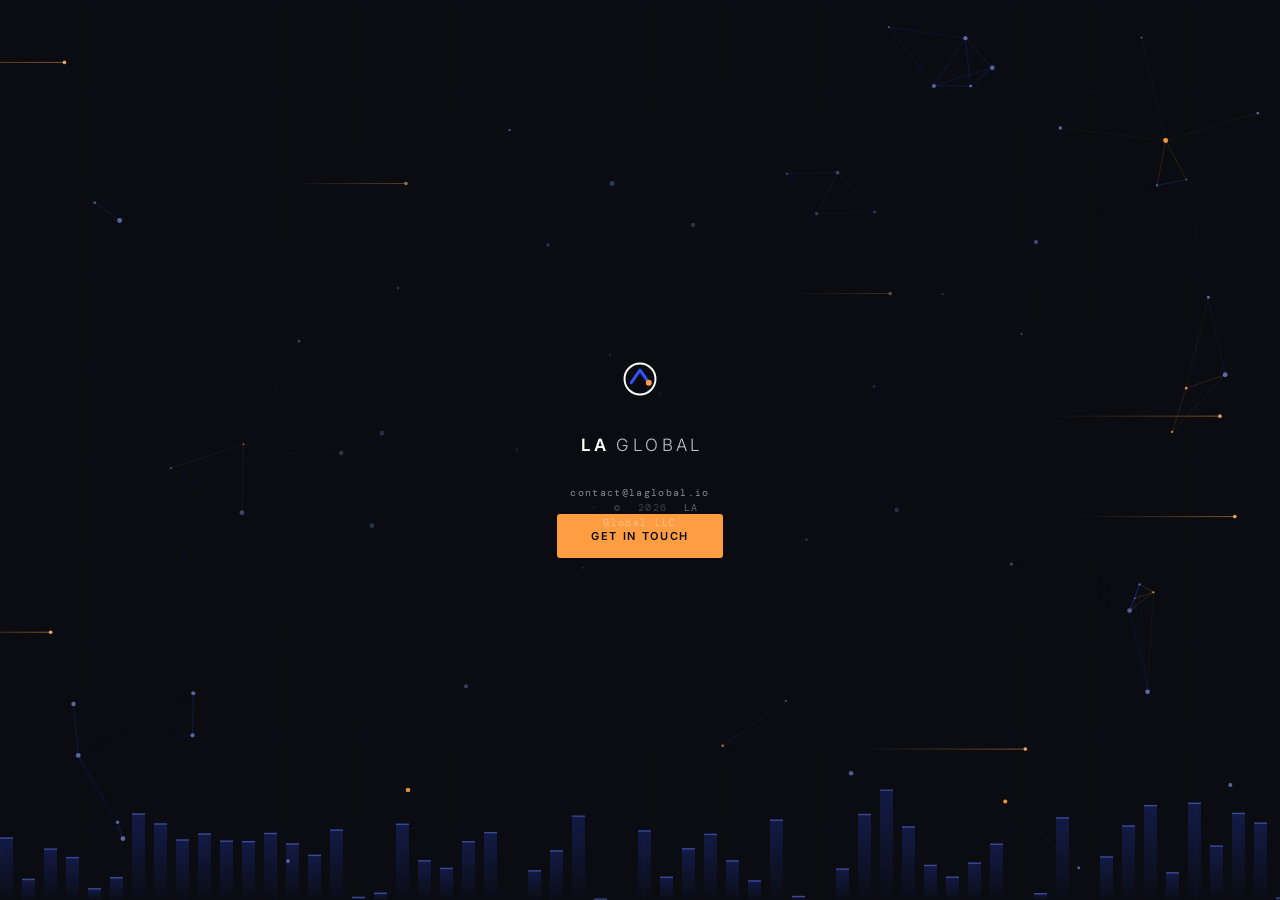
==== commit 00722cb1: "Update index.html" ====
--- a/index.html
+++ b/index.html
@@ -4,7 +4,7 @@
 <meta charset="UTF-8">
 <meta name="viewport" content="width=device-width, initial-scale=1.0">
 <title>LA Global</title>
-<meta name="description" content="LA Global LLC - strategy and advisory for media and technology.">
+<meta name="description" content="LA Global LLC.">
 <link rel="canonical" href="https://laglobal.io/">
 <link rel="icon" href="favicon.svg" type="image/svg+xml">
 <link rel="icon" href="favicon-32.png" sizes="32x32" type="image/png">
@@ -12,7 +12,7 @@
 <meta property="og:type" content="website">
 <meta property="og:site_name" content="LA Global">
 <meta property="og:title" content="LA Global">
-<meta property="og:description" content="LA Global LLC - strategy and advisory for media and technology.">
+<meta property="og:description" content="LA Global LLC.">
 <meta property="og:url" content="https://laglobal.io/">
 <meta property="og:image" content="https://laglobal.io/og-image.png">
 <meta property="og:image:width" content="1200">
@@ -20,7 +20,7 @@
 <meta property="og:image:alt" content="LA Global">
 <meta name="twitter:card" content="summary_large_image">
 <meta name="twitter:title" content="LA Global">
-<meta name="twitter:description" content="LA Global LLC - strategy and advisory for media and technology.">
+<meta name="twitter:description" content="LA Global LLC.">
 <meta name="twitter:image" content="https://laglobal.io/og-image.png">
 <meta name="theme-color" content="#0A0C12">
 <link rel="preconnect" href="https://fonts.googleapis.com">
@@ -171,7 +171,7 @@
     </svg>
 
     <div class="wordmark-text"><span class="la">LA</span><span class="global">GLOBAL</span></div>
-    <div class="tagline">Strategy &amp; Advisory</div>
+    <div class="tagline"-----</div>
 
     <button class="btn-amber" type="button" id="openBtn" aria-haspopup="dialog">Get in Touch</button>
   </div>
@@ -207,18 +207,7 @@
         <label for="cf-email">Work email</label>
         <input type="email" id="cf-email" name="email" autocomplete="email" required>
       </div>
-      <div class="field">
-        <label for="cf-topic">What are you exploring?</label>
-        <select id="cf-topic" name="topic">
-          <option>Data Licensing &amp; Monetization</option>
-          <option>AI Transformation &amp; Efficiency</option>
-          <option>Agent Deployment</option>
-          <option>O&amp;O Data Strategy</option>
-          <option>Board &amp; C-Suite Advisory</option>
-          <option>Something else</option>
-        </select>
-      </div>
-      <div class="field">
+       <div class="field">
         <label for="cf-message">Message</label>
         <textarea id="cf-message" name="message" required></textarea>
       </div>
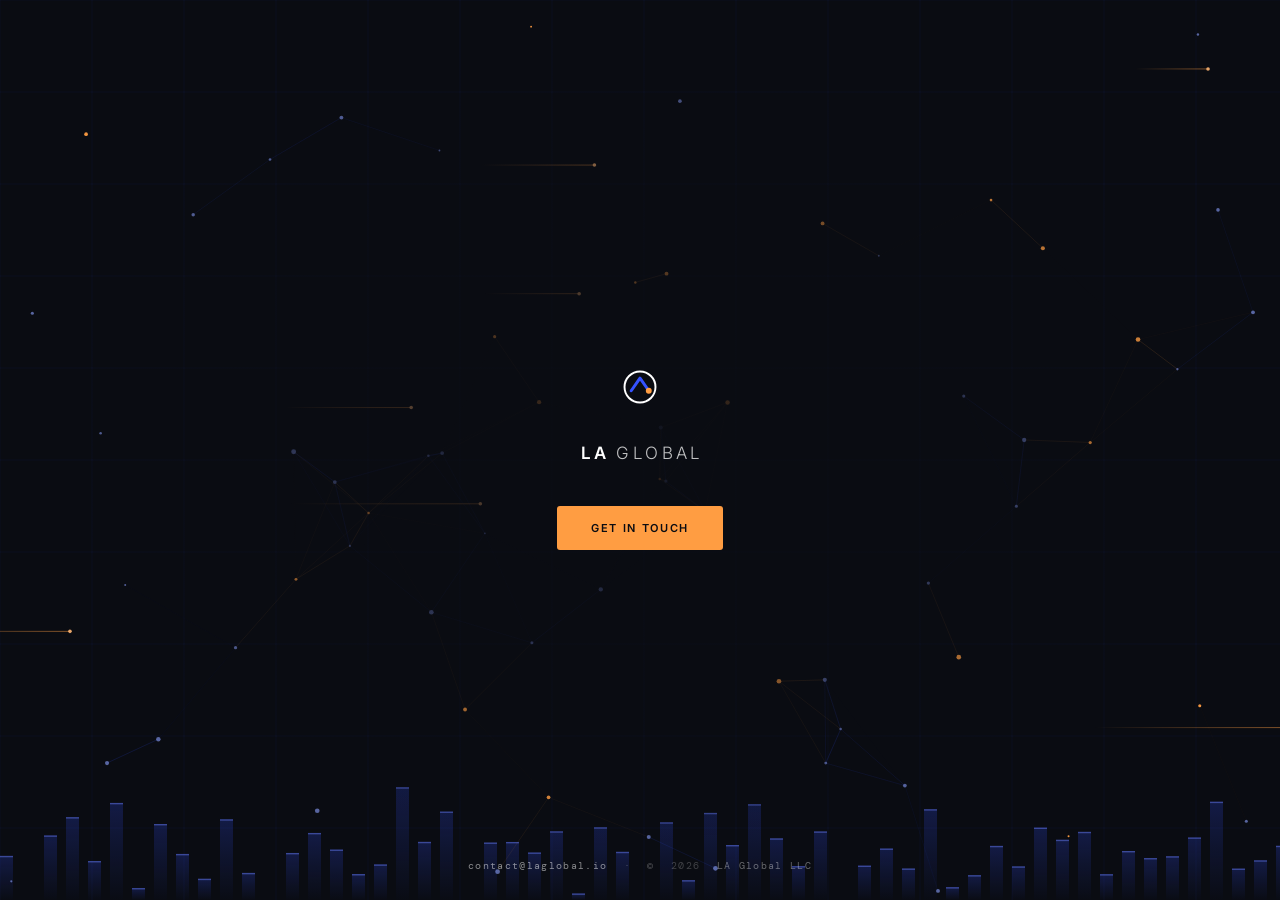
==== commit 615387f6: "Add files via upload" ====
--- a/index.html
+++ b/index.html
@@ -4,7 +4,7 @@
 <meta charset="UTF-8">
 <meta name="viewport" content="width=device-width, initial-scale=1.0">
 <title>LA Global</title>
-<meta name="description" content="LA Global LLC.">
+<meta name="description" content="LA Global LLC - strategy and advisory for media and technology.">
 <link rel="canonical" href="https://laglobal.io/">
 <link rel="icon" href="favicon.svg" type="image/svg+xml">
 <link rel="icon" href="favicon-32.png" sizes="32x32" type="image/png">
@@ -12,7 +12,7 @@
 <meta property="og:type" content="website">
 <meta property="og:site_name" content="LA Global">
 <meta property="og:title" content="LA Global">
-<meta property="og:description" content="LA Global LLC.">
+<meta property="og:description" content="LA Global LLC - strategy and advisory for media and technology.">
 <meta property="og:url" content="https://laglobal.io/">
 <meta property="og:image" content="https://laglobal.io/og-image.png">
 <meta property="og:image:width" content="1200">
@@ -20,7 +20,7 @@
 <meta property="og:image:alt" content="LA Global">
 <meta name="twitter:card" content="summary_large_image">
 <meta name="twitter:title" content="LA Global">
-<meta name="twitter:description" content="LA Global LLC.">
+<meta name="twitter:description" content="LA Global LLC - strategy and advisory for media and technology.">
 <meta name="twitter:image" content="https://laglobal.io/og-image.png">
 <meta name="theme-color" content="#0A0C12">
 <link rel="preconnect" href="https://fonts.googleapis.com">
@@ -74,14 +74,11 @@
   .wordmark-text .global{color:rgba(255,255,255,.74);font-size:1em;font-weight:300;
     letter-spacing:.2em;margin-right:-.2em}
 
-  .tagline{font-family:var(--mono);font-size:10px;letter-spacing:.3em;text-transform:uppercase;
-    color:rgba(255,255,255,.52);margin-top:20px;opacity:0;
-    animation:fadeUp .8s 1.75s ease forwards}
 
   .btn-amber{background:var(--amber);color:var(--ink);padding:15px 34px;font-size:11px;
     letter-spacing:.15em;text-transform:uppercase;font-weight:600;border-radius:3px;
-    border:none;cursor:pointer;font-family:var(--sans);margin-top:40px;opacity:0;
-    animation:fadeUp .8s 2s ease forwards;
+    border:none;cursor:pointer;font-family:var(--sans);margin-top:44px;opacity:0;
+    animation:fadeUp .8s 1.75s ease forwards;
     transition:background .2s,transform .15s}
   .btn-amber:hover{background:var(--amber-lt);transform:translateY(-2px)}
 
@@ -89,7 +86,7 @@
 
   .foot{position:absolute;bottom:26px;left:0;right:0;z-index:3;text-align:center;
     font-family:var(--mono);font-size:9.5px;letter-spacing:.14em;
-    color:rgba(255,255,255,.38);opacity:0;animation:fadeUp .8s 2.3s ease forwards}
+    color:rgba(255,255,255,.38);opacity:0;animation:fadeUp .8s 2.05s ease forwards}
   .foot a{color:rgba(255,255,255,.52);text-decoration:none;transition:color .2s}
   .foot a:hover{color:var(--amber)}
   .foot span{margin:0 9px;color:rgba(255,255,255,.22)}
@@ -125,6 +122,11 @@
   .field-row{display:grid;grid-template-columns:1fr 1fr;gap:14px}
   .hp{position:absolute;left:-9999px;width:1px;height:1px;overflow:hidden}
 
+
+  .nda{display:flex;align-items:center;gap:9px;cursor:pointer;margin:-2px 0 16px;
+    font-size:13px;color:var(--body-gray);transition:color .2s}
+  .nda:hover{color:var(--ink)}
+  .nda input{accent-color:var(--blue);flex-shrink:0;width:14px;height:14px;margin:0}
   .form-msg{font-size:13.5px;line-height:1.6;padding:13px 15px;border-radius:3px;
     margin-bottom:16px;display:none}
   .form-msg.show{display:block}
@@ -145,7 +147,7 @@
     *{animation-duration:.01ms!important;animation-iteration-count:1!important;
       transition-duration:.01ms!important}
     .mark-ring,.mark-chev{stroke-dashoffset:0}
-    .mark-dot,.wordmark-text,.tagline,.btn-amber,.foot{opacity:1}
+    .mark-dot,.wordmark-text,.btn-amber,.foot{opacity:1}
   }
 
   @media(max-width:560px){
@@ -171,7 +173,6 @@
     </svg>
 
     <div class="wordmark-text"><span class="la">LA</span><span class="global">GLOBAL</span></div>
-    <div class="tagline"-----</div>
 
     <button class="btn-amber" type="button" id="openBtn" aria-haspopup="dialog">Get in Touch</button>
   </div>
@@ -207,7 +208,7 @@
         <label for="cf-email">Work email</label>
         <input type="email" id="cf-email" name="email" autocomplete="email" required>
       </div>
-       <div class="field">
+      <div class="field">
         <label for="cf-message">Message</label>
         <textarea id="cf-message" name="message" required></textarea>
       </div>
@@ -215,6 +216,10 @@
         <label for="cf-site">Leave this empty</label>
         <input type="text" id="cf-site" name="site" tabindex="-1" autocomplete="off">
       </div>
+      <label class="nda">
+        <input type="checkbox" id="cf-nda" name="nda">
+        <span>Send me an NDA first</span>
+      </label>
       <button type="submit" class="btn-ink" id="cf-submit">Send Message</button>
       <p class="form-note">We never share your details.</p>
     </form>
@@ -377,8 +382,8 @@
     var name = form.elements.name.value.trim(),
         company = form.elements.company.value.trim(),
         email = form.elements.email.value.trim(),
-        topic = form.elements.topic.value,
-        message = form.elements.message.value.trim();
+        message = form.elements.message.value.trim(),
+        nda = form.elements.nda.checked;
 
     if(!name || !email || !message){
       say('Add your name, email, and a message so we can reply.', 'err');
@@ -389,9 +394,11 @@
       return;
     }
 
-    var subject = 'Website enquiry - ' + topic + (company ? ' - ' + company : '');
+    var subject = (nda ? 'NDA REQUEST - ' : 'Website enquiry') +
+                  (company ? (nda ? company : ' - ' + company) : (nda ? name : ''));
     var body = 'Name: ' + name + '\nCompany: ' + (company || '-') +
-               '\nEmail: ' + email + '\nInterest: ' + topic + '\n\n' + message;
+               '\nEmail: ' + email +
+               '\nNDA requested: ' + (nda ? 'YES' : 'No') + '\n\n' + message;
 
     if(WEB3FORMS_KEY){
       submitBtn.disabled = true;
@@ -401,13 +408,16 @@
         headers:{ 'Content-Type':'application/json', 'Accept':'application/json' },
         body: JSON.stringify({ access_key: WEB3FORMS_KEY, from_name: name, replyto: email,
                                name:name, company:company, email:email,
-                               topic:topic, message:message, subject:subject })
+                               message:message, subject:subject,
+                               nda: nda ? 'YES - send mutual NDA' : 'No' })
       }).then(function(r){
         return r.json().catch(function(){ return { success: r.ok }; });
       }).then(function(d){
         if(d && (d.success === true || d.ok === true || d.success === undefined)){
           form.reset();
-          say('Message sent. We reply within two business days.', 'ok');
+          say(nda
+            ? 'Message sent. We will send a mutual NDA for signature shortly.'
+            : 'Message sent. We reply within two business days.', 'ok');
         } else { throw new Error('rejected'); }
       }).catch(function(){
         say('That did not send. Please email us directly at ' + CONTACT_EMAIL + '.', 'err');
